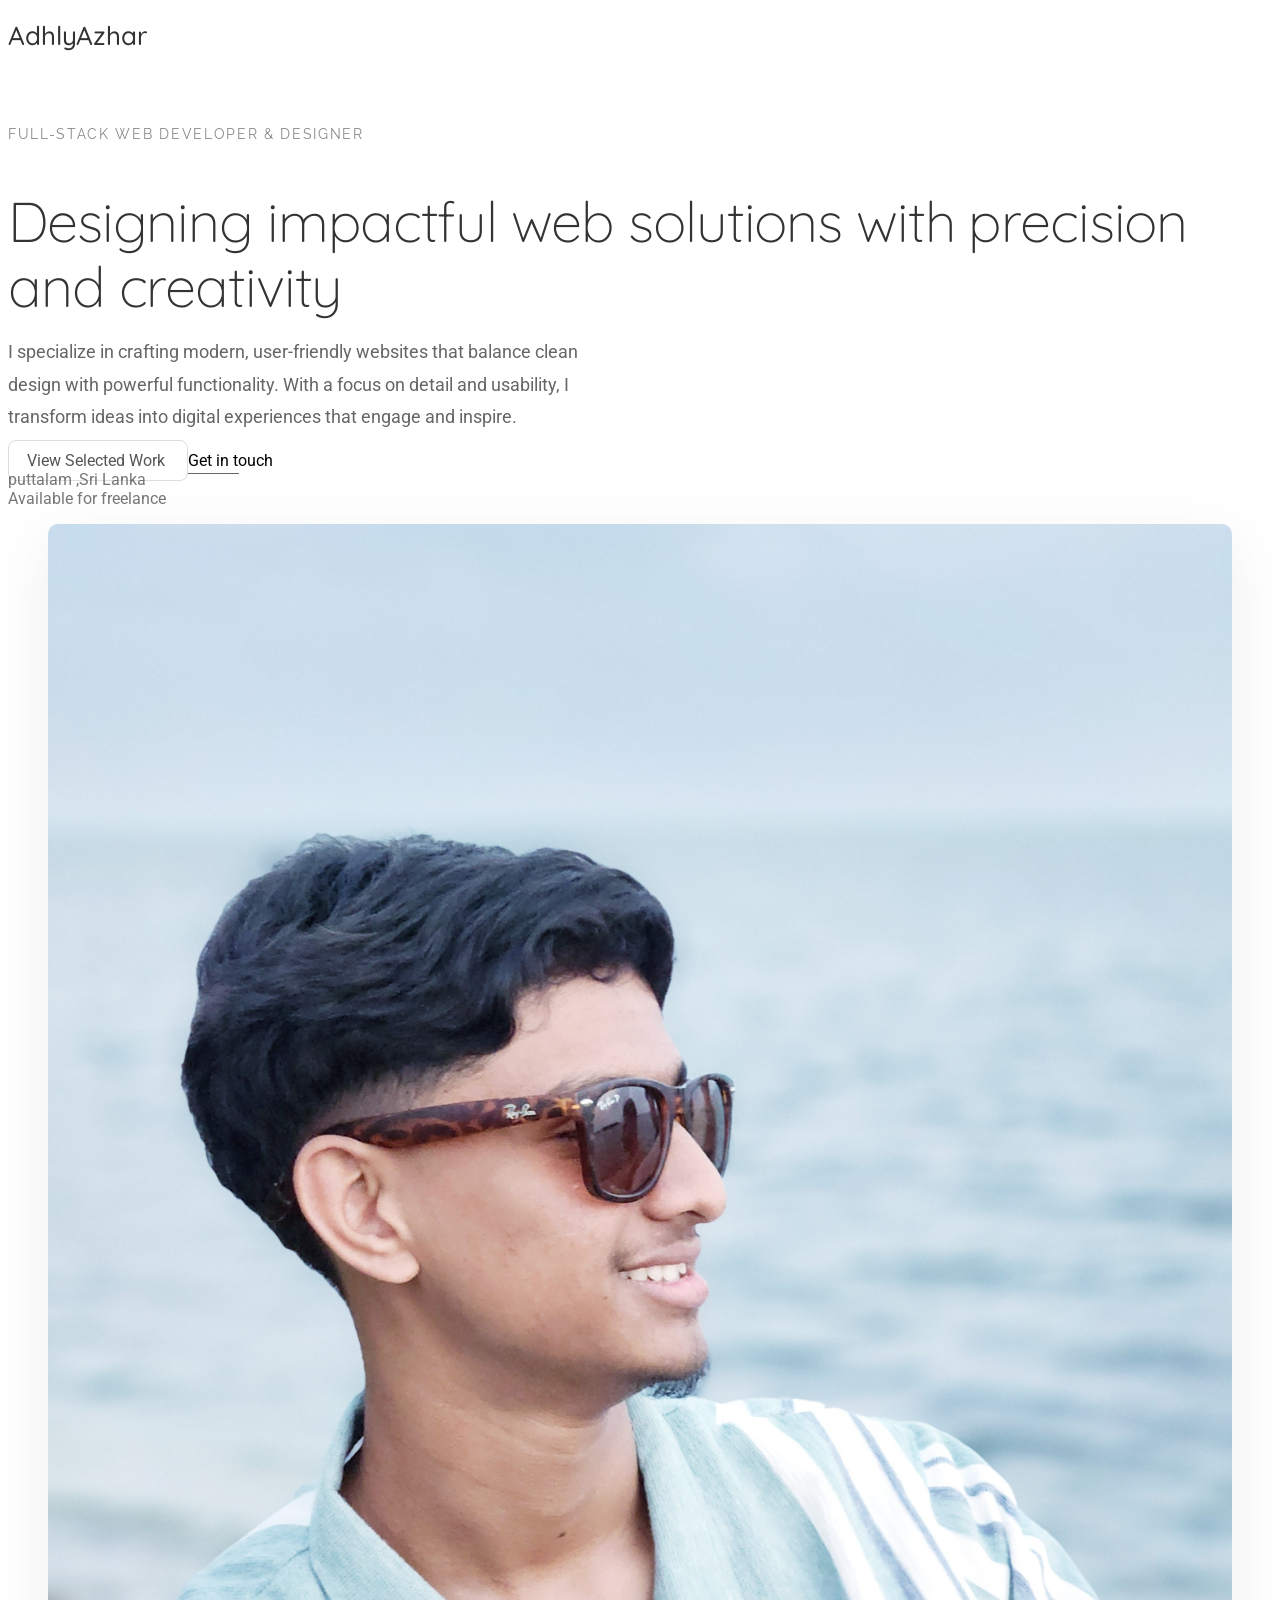
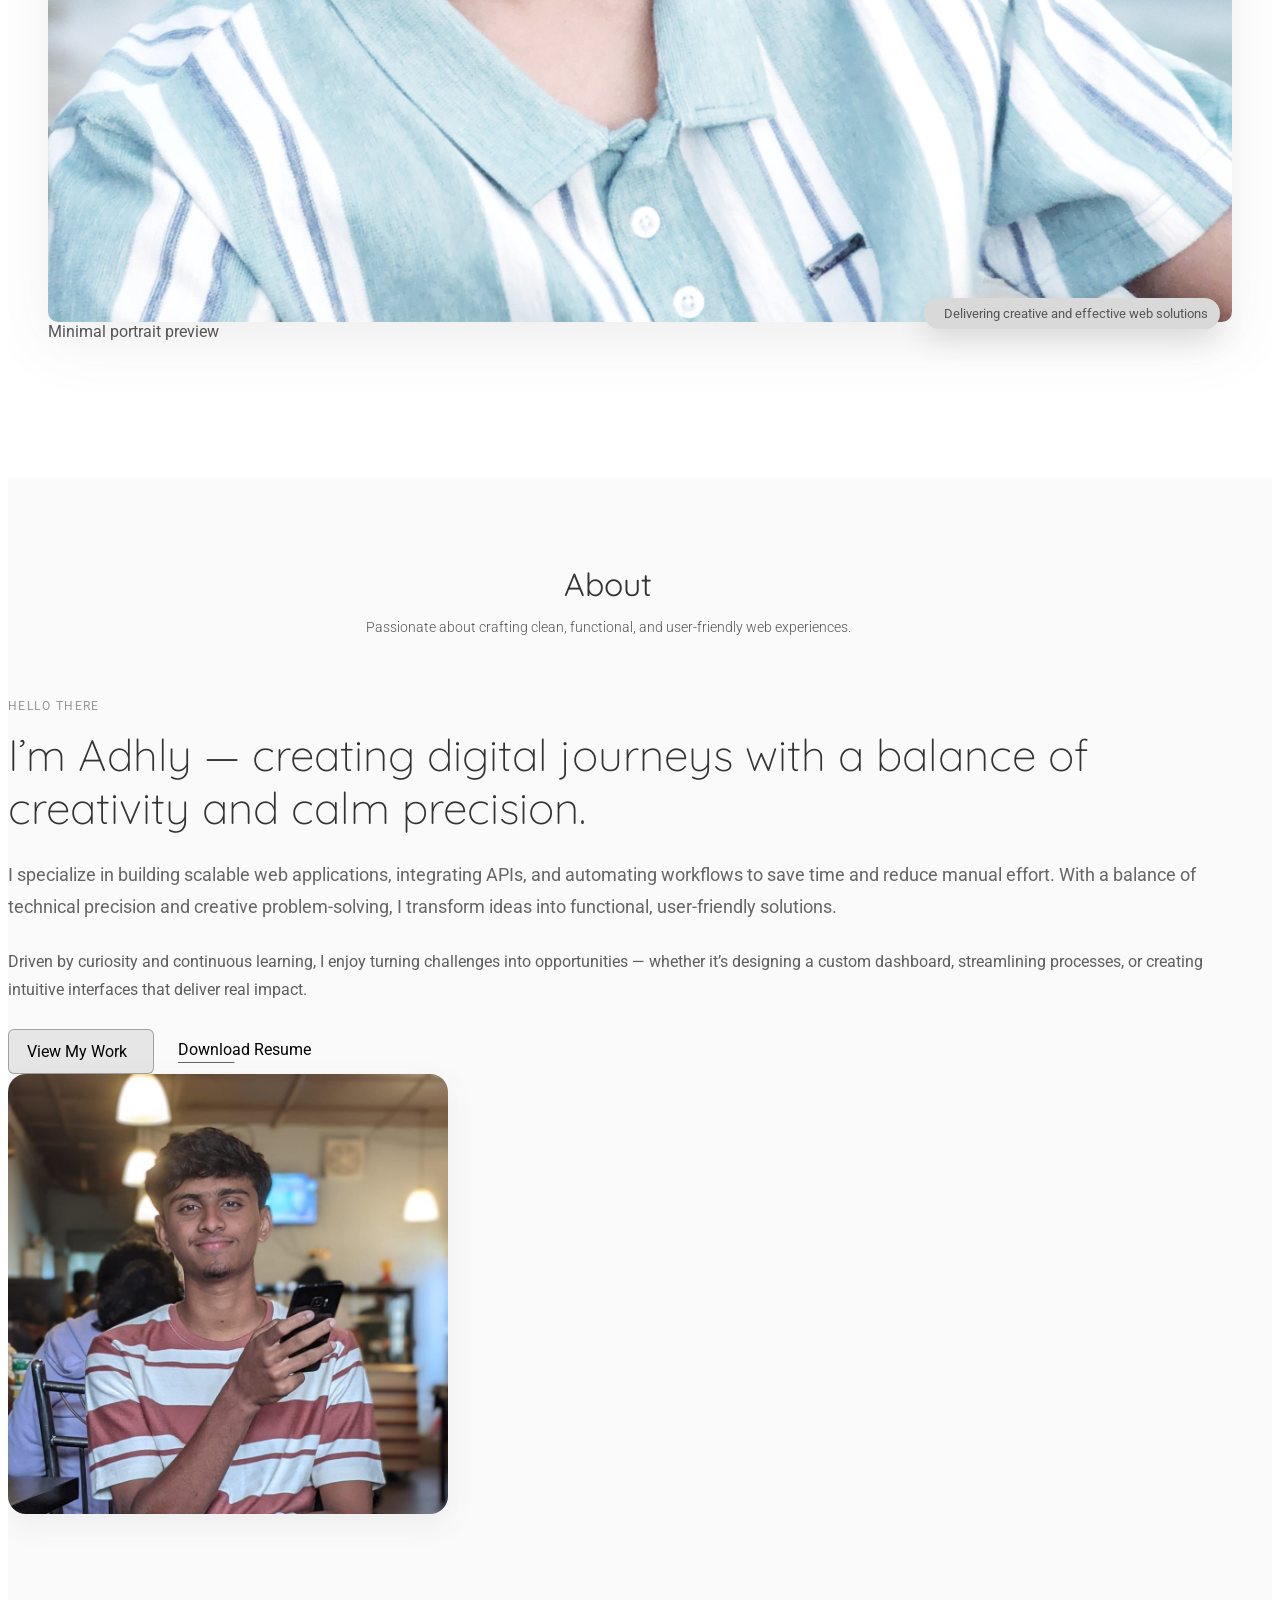
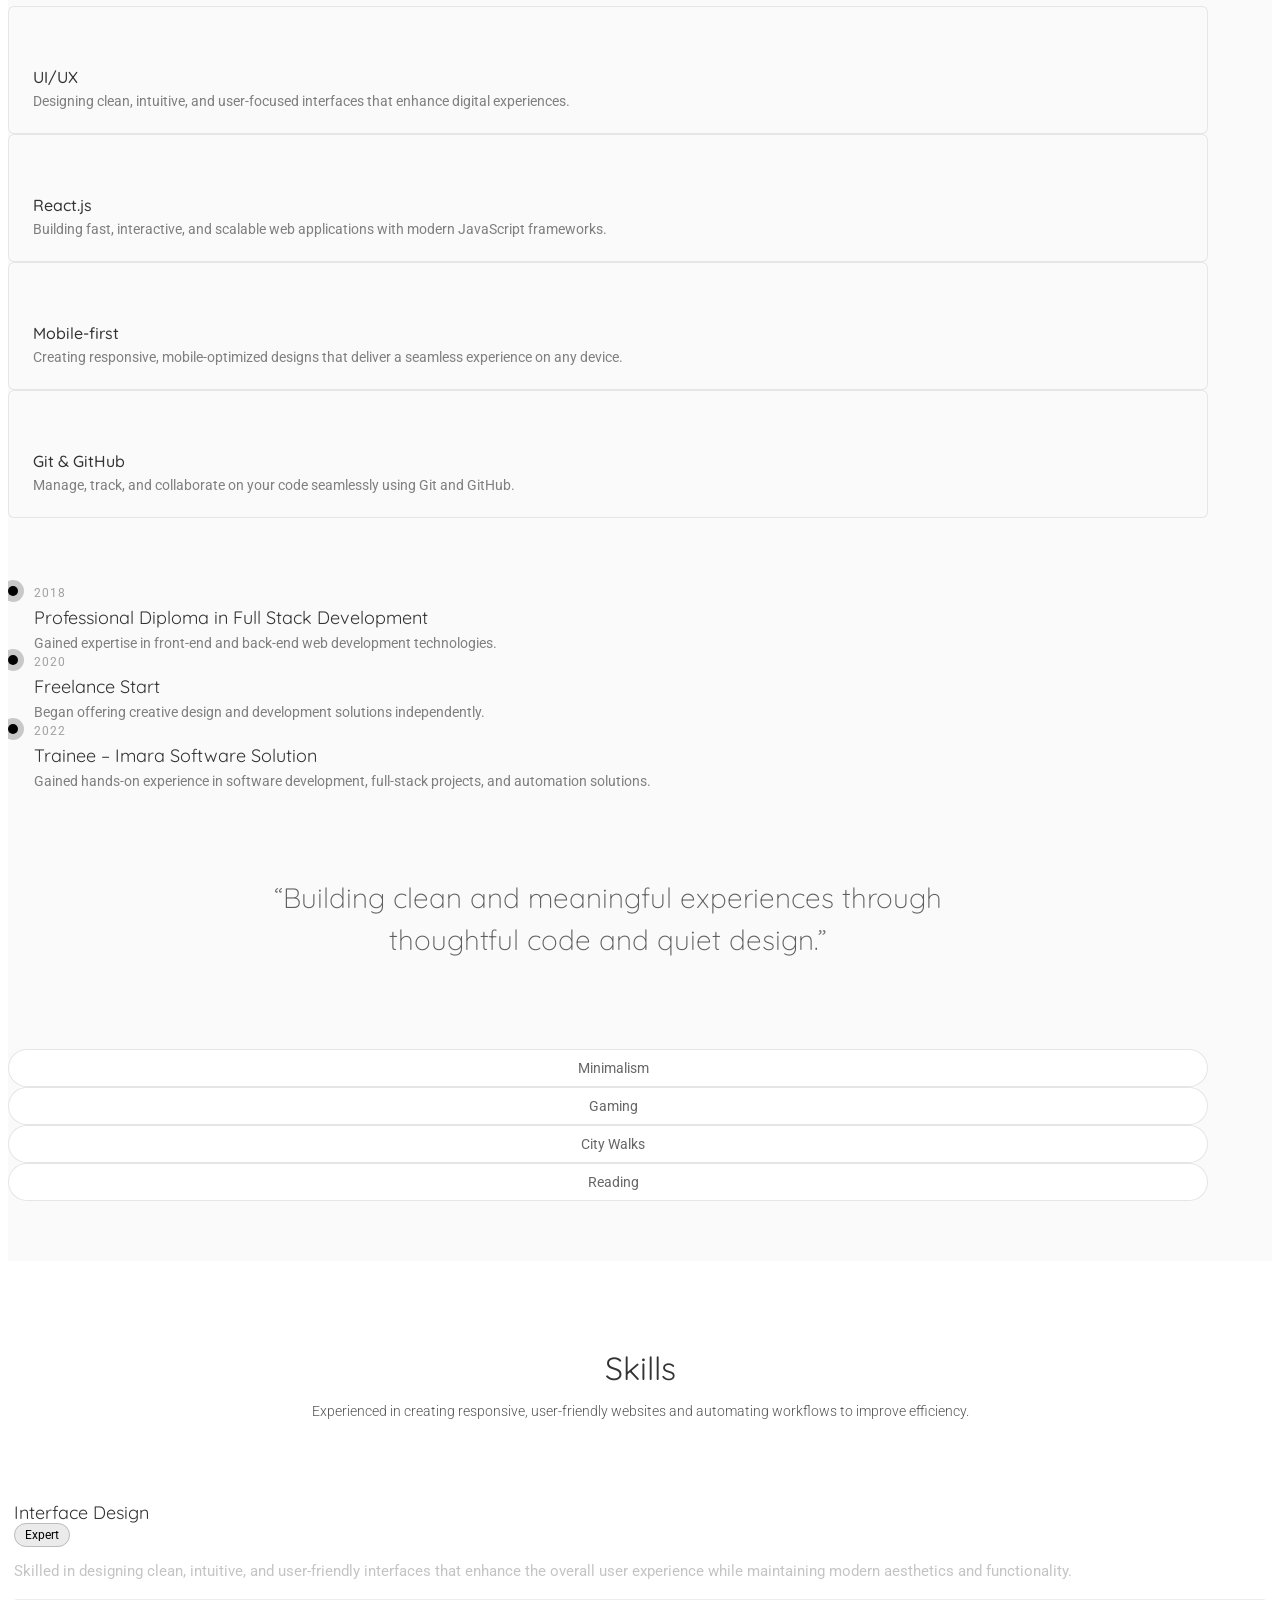
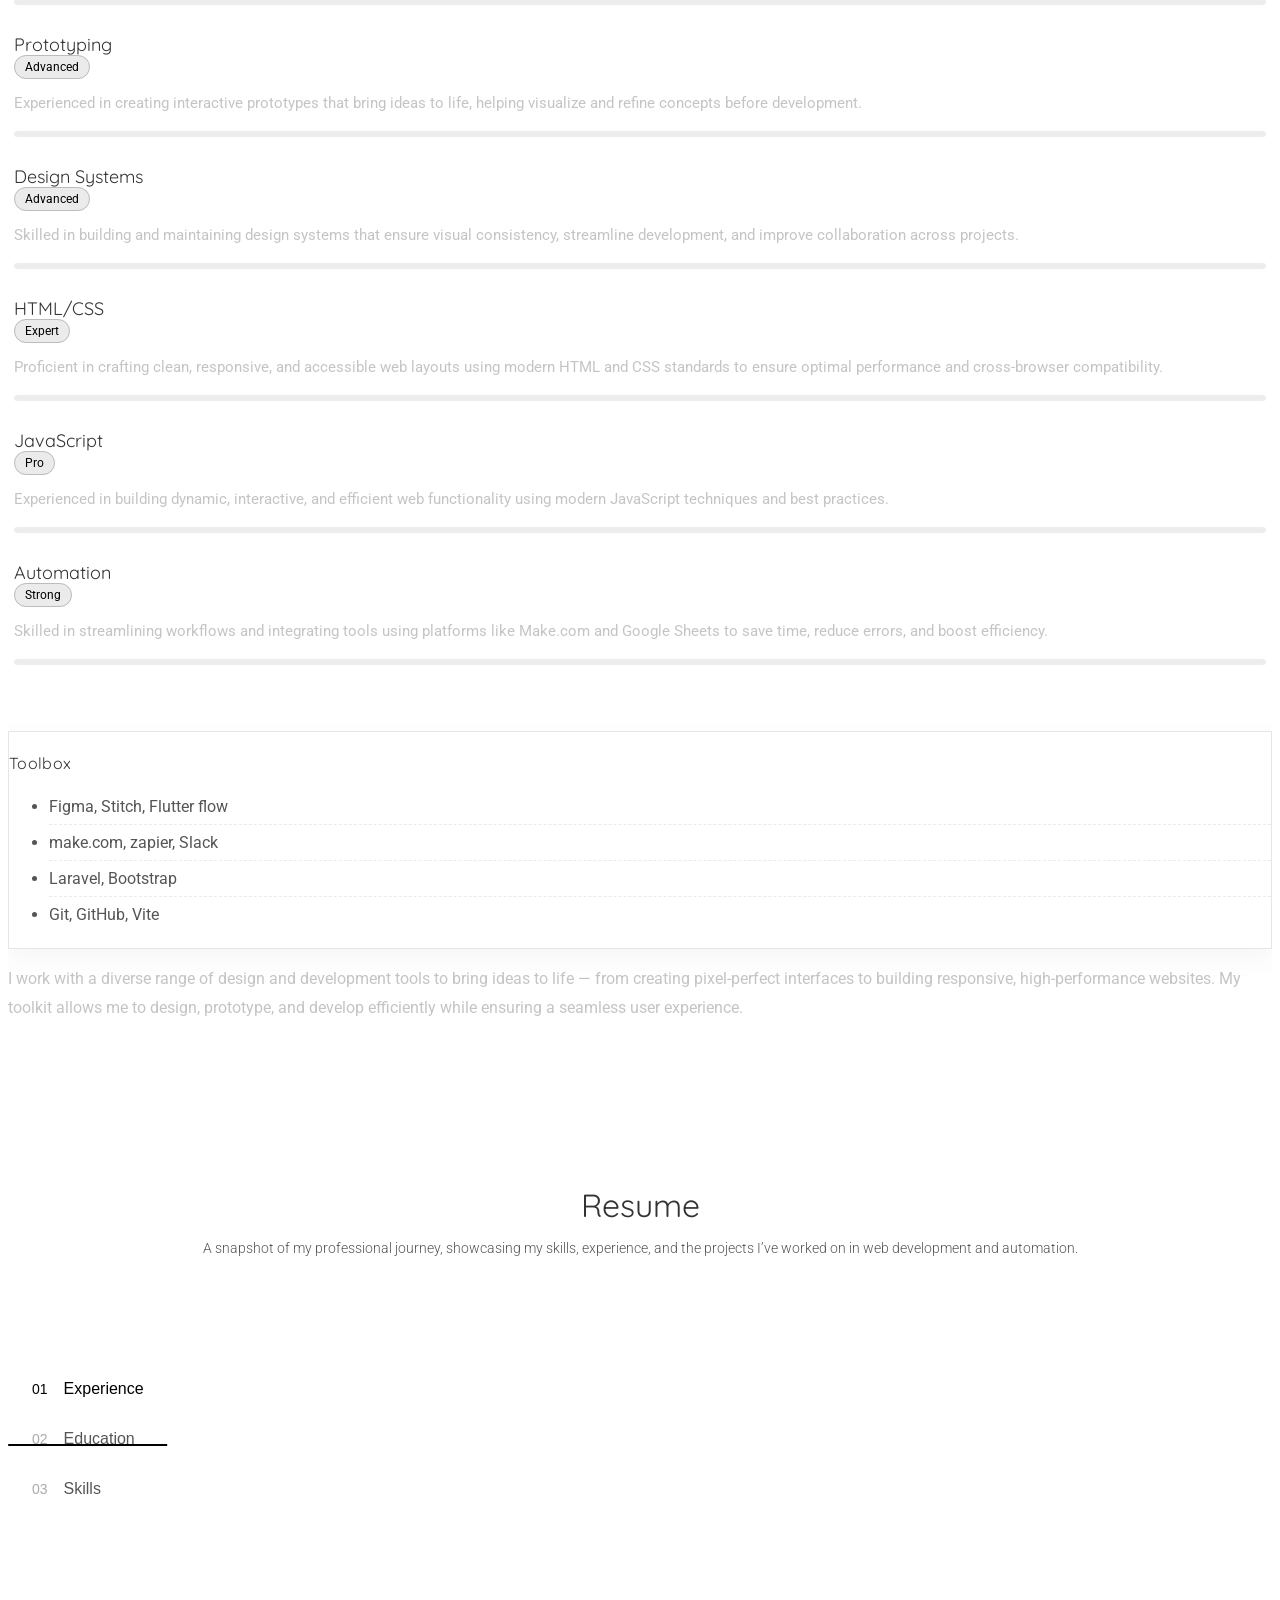
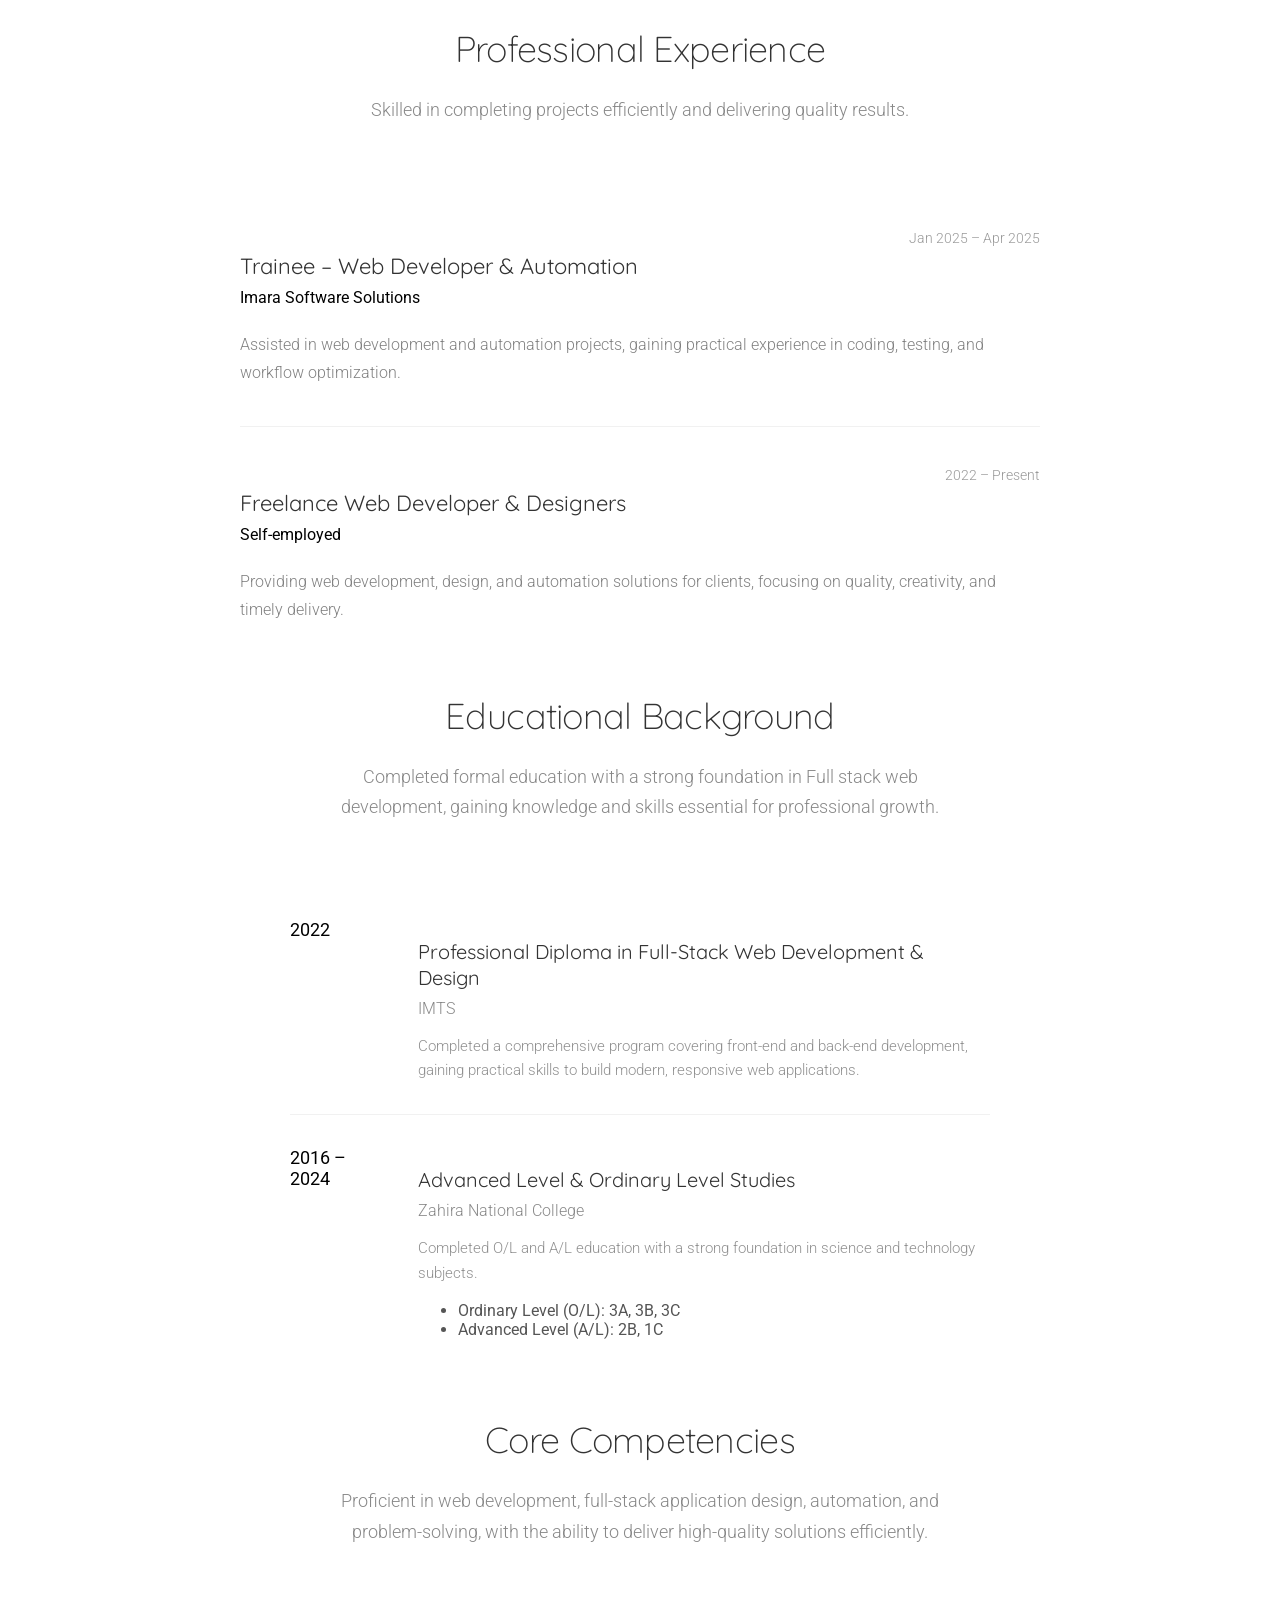
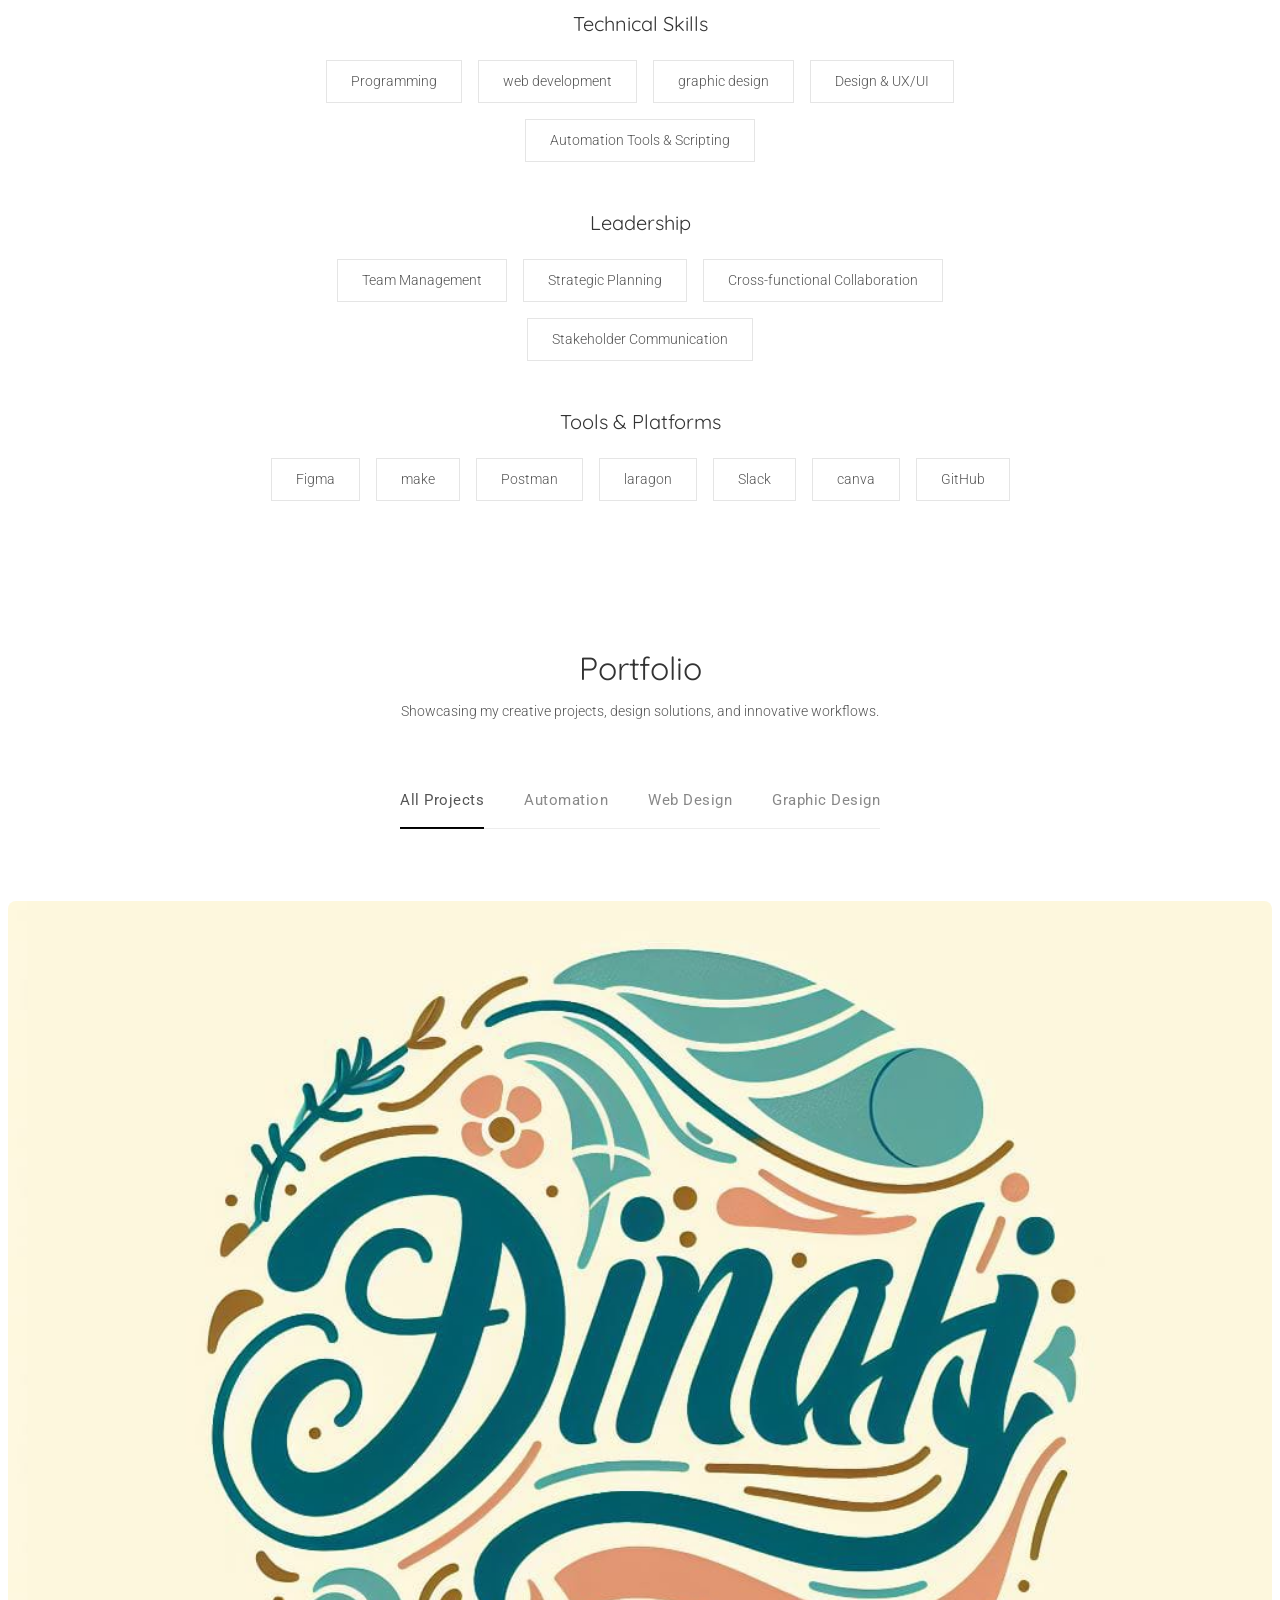
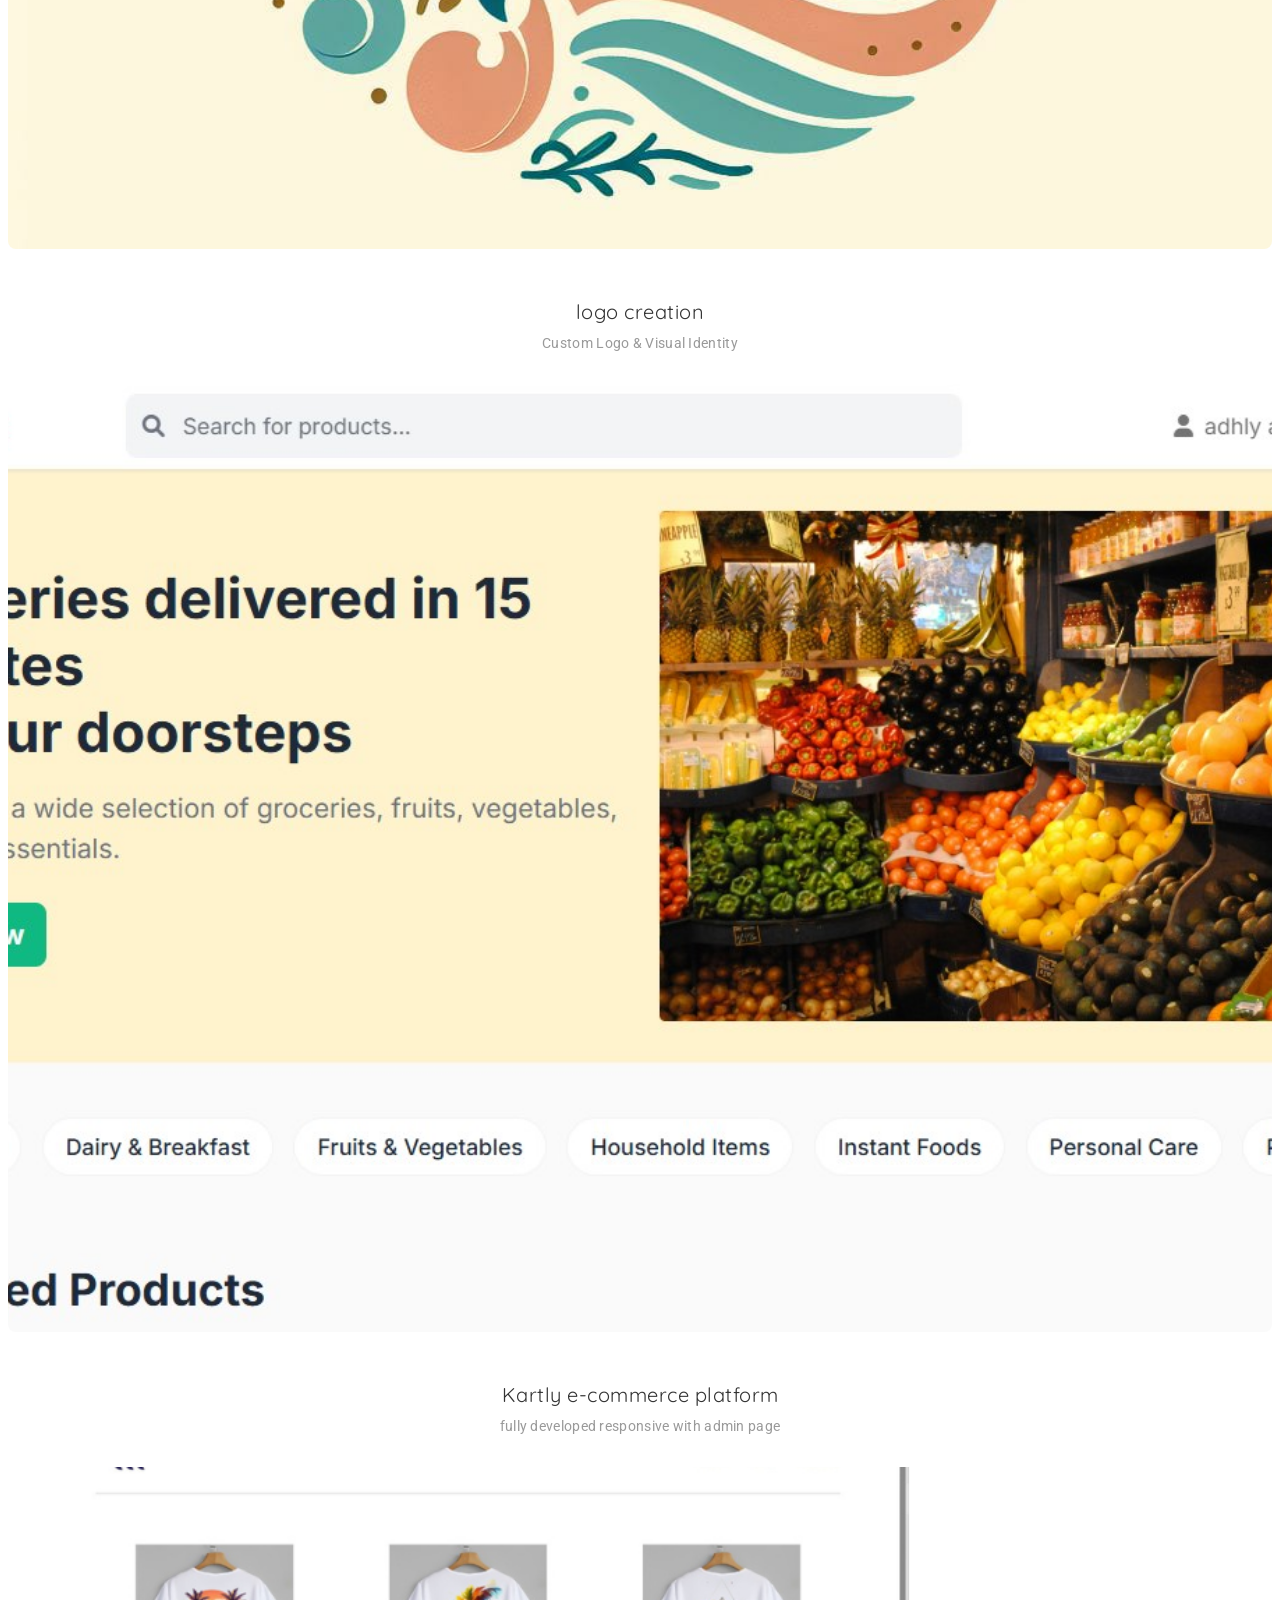
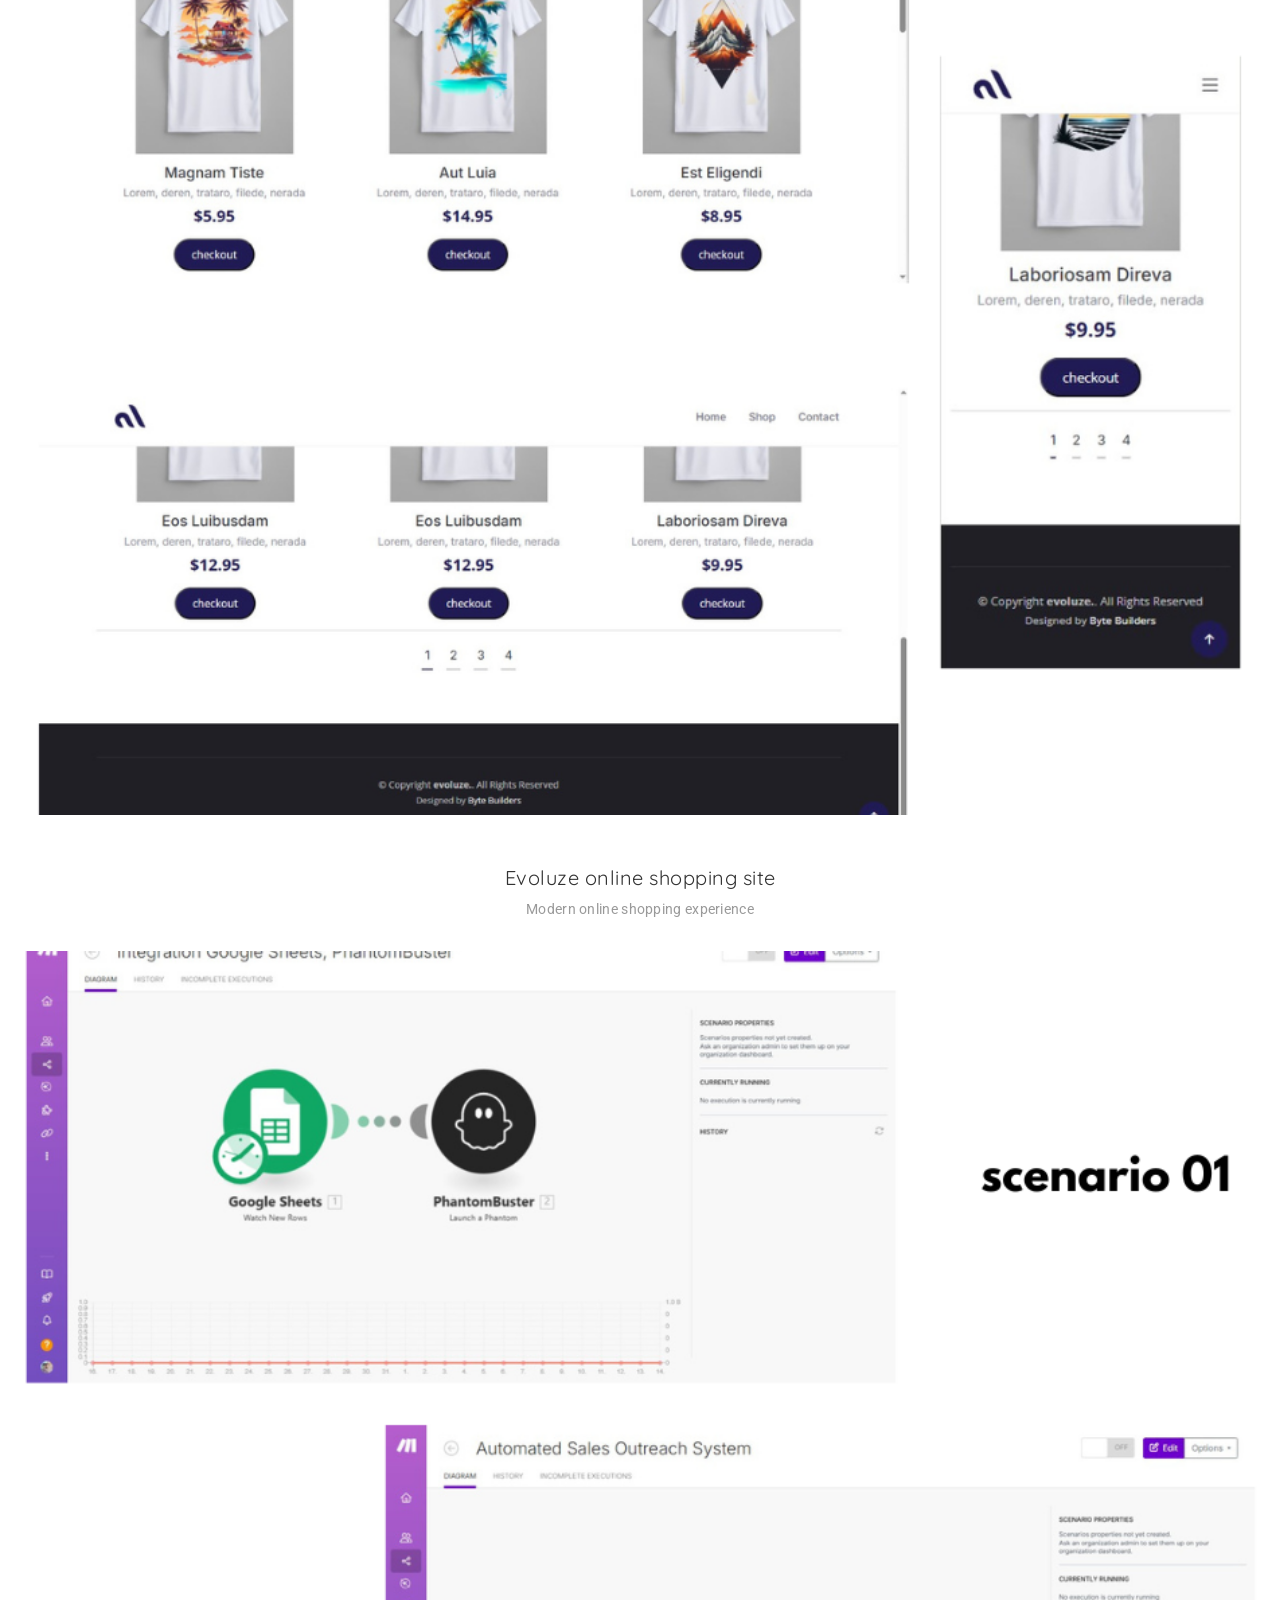
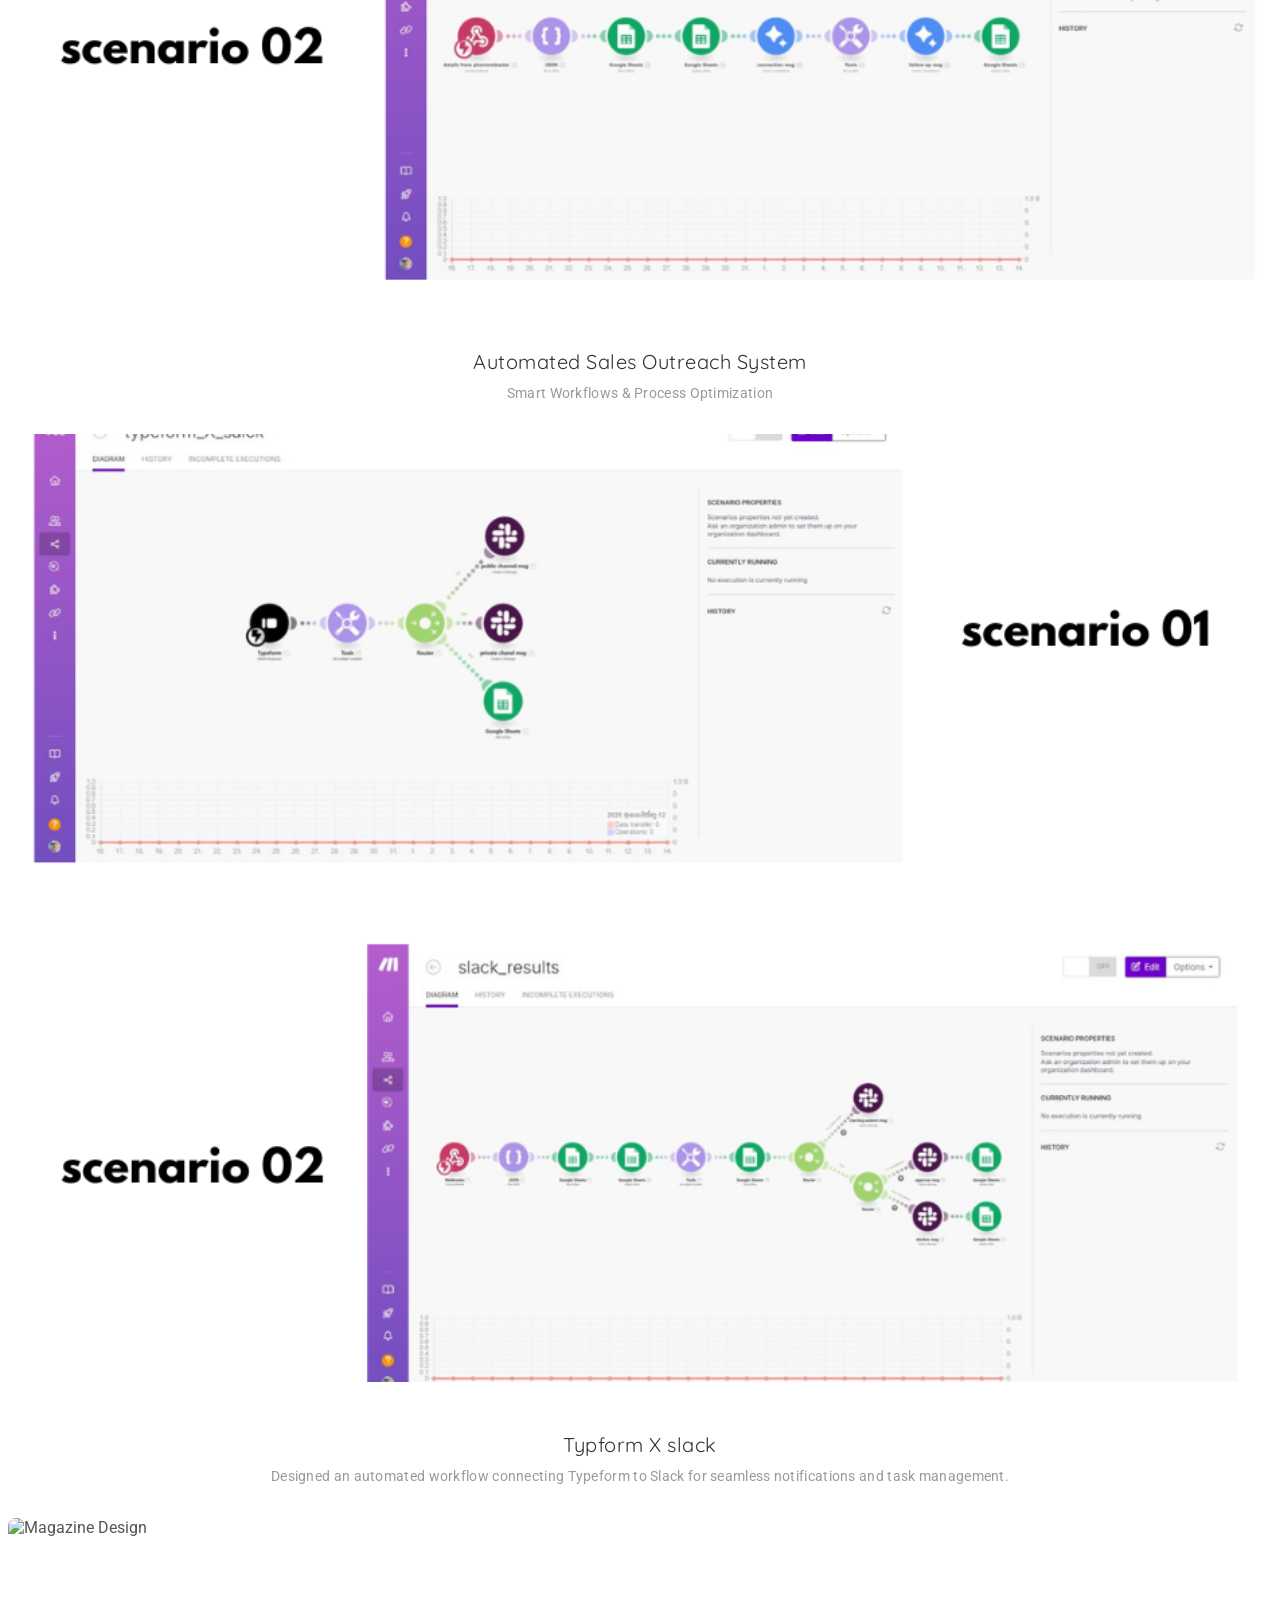
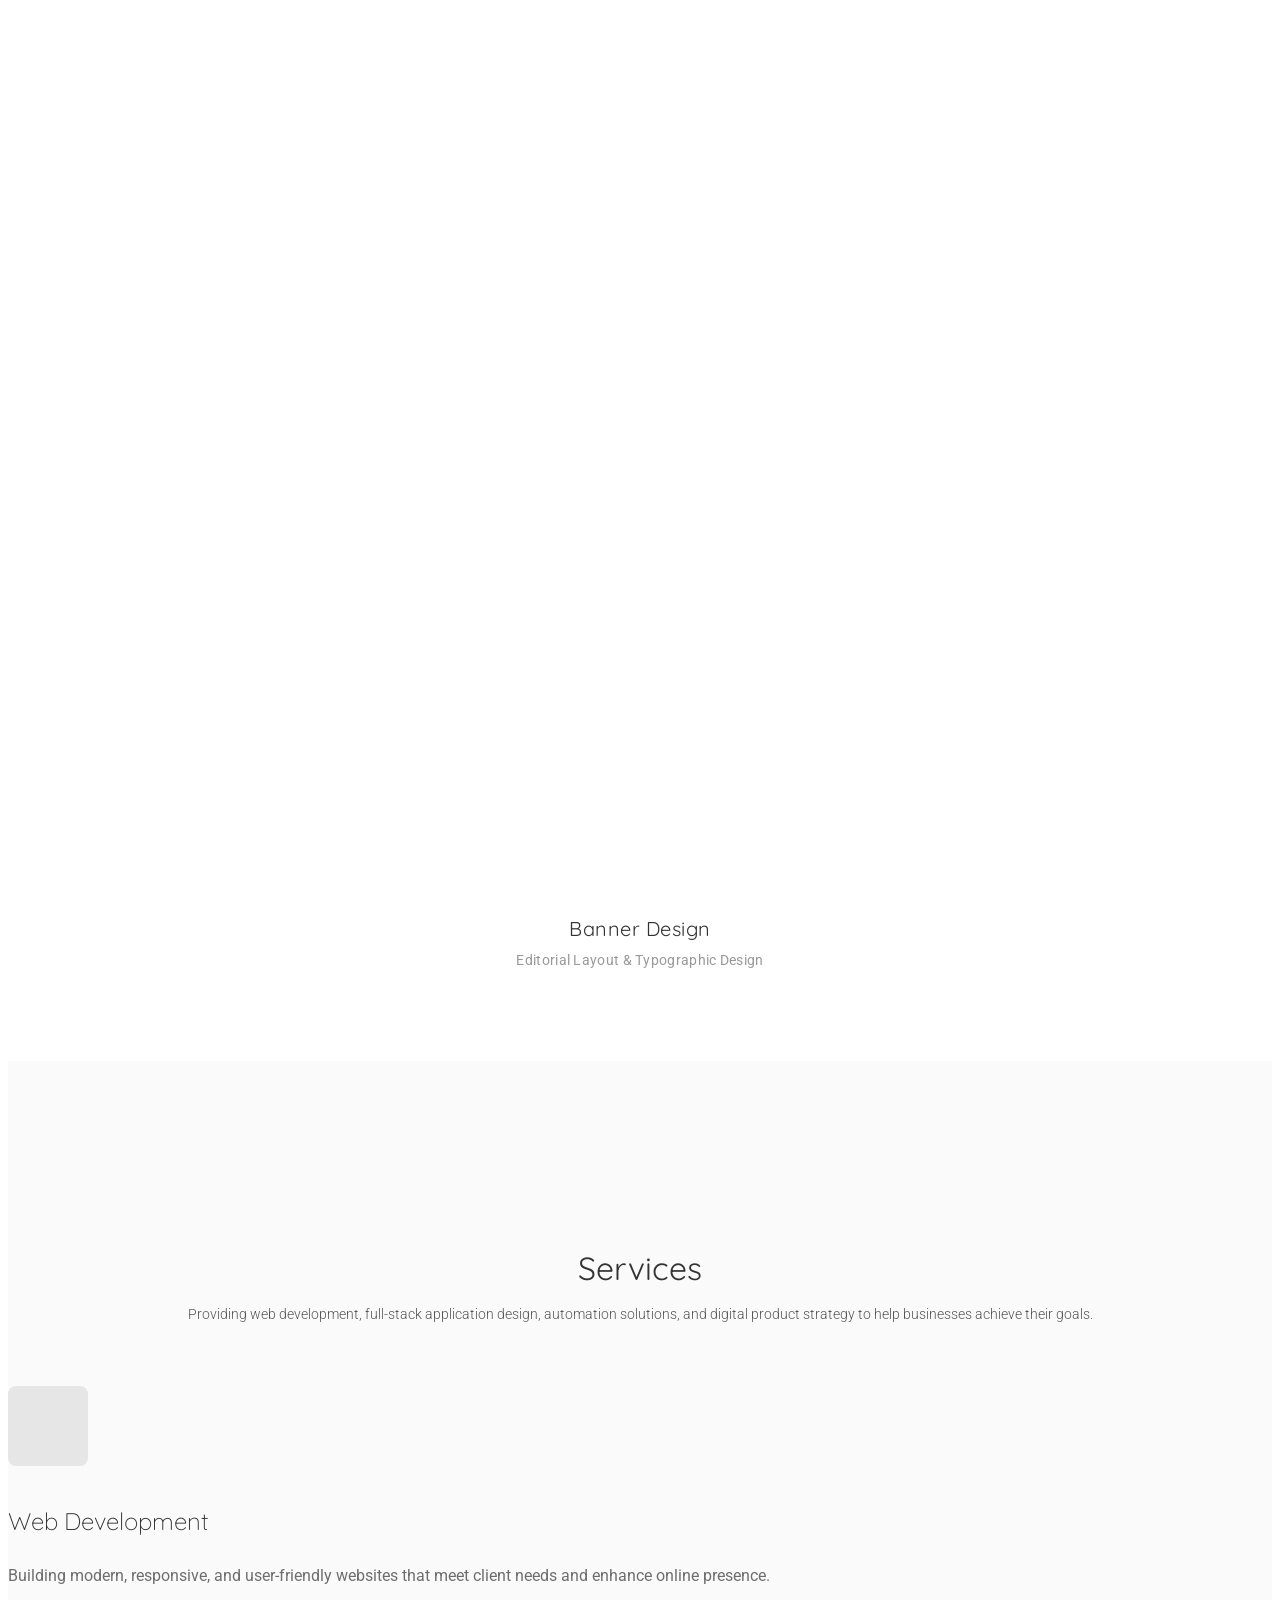
==== index.html @ bb3eb9dc "Initial commit" ====
<!DOCTYPE html>
<html lang="en">

<head>
  <meta charset="utf-8">
  <meta content="width=device-width, initial-scale=1.0" name="viewport">
  <title>Adhly Azhar</title>
  <meta name="description" content="">
  <meta name="keywords" content="">

  <link href="assets/img/code-slash.svg" rel="icon">
  <link href="assets/img/code-slash.svg" rel="apple-touch-icon">

  <!-- Fonts -->
  <link href="https://fonts.googleapis.com" rel="preconnect">
  <link href="https://fonts.gstatic.com" rel="preconnect" crossorigin>
  <link
    href="https://fonts.googleapis.com/css2?family=Roboto:ital,wght@0,100;0,300;0,400;0,500;0,700;0,900;1,100;1,300;1,400;1,500;1,700;1,900&family=Raleway:ital,wght@0,100;0,200;0,300;0,400;0,500;0,600;0,700;0,800;0,900;1,100;1,200;1,300;1,400;1,500;1,600;1,700;1,800;1,900&family=Quicksand:wght@300;400;500;600;700&display=swap"
    rel="stylesheet">

  <!-- Vendor CSS Files -->
  <link href="assets/vendor/bootstrap/css/bootstrap.min.css" rel="stylesheet">
  <link href="assets/vendor/bootstrap-icons/bootstrap-icons.css" rel="stylesheet">
  <link href="assets/vendor/aos/aos.css" rel="stylesheet">
  <link href="assets/vendor/glightbox/css/glightbox.min.css" rel="stylesheet">
  <link href="assets/vendor/swiper/swiper-bundle.min.css" rel="stylesheet">

  <!-- Main CSS File -->
  <link href="assets/css/main.css" rel="stylesheet">


</head>

<body class="index-page">

  <header id="header" class="header d-flex align-items-center position-relative">
    <div class="container-fluid position-relative d-flex align-items-center justify-content-between">

      <a href="index.html" class="logo d-flex align-items-center">

        <h1 class="sitename">AdhlyAzhar</h1>
      </a>

      <nav id="navmenu" class="navmenu">
        <ul>
          <li><a href="#hero" class="active">Home</a></li>
          <li><a href="#about">About</a></li>
          <li><a href="#resume">Resume</a></li>
          <li><a href="#portfolio">Portfolio</a></li>
          <li><a href="#services">Services</a></li>
          <li><a href="#contact">Contact</a></li>
        </ul>
        <i class="mobile-nav-toggle d-xl-none bi bi-list"></i>
      </nav>

    </div>
  </header>

  <main class="main">

    <!-- Hero Section -->
    <section id="hero" class="hero section">

      <div class="container" data-aos="fade-up" data-aos-delay="100">

        <div class="row align-items-center gx-5 gy-5">

          <div class="col-lg-7">
            <div class="intro" data-aos="fade-right" data-aos-delay="150">
              <div class="eyebrow d-inline-flex align-items-center gap-2 mb-3">
                <span class="dot"></span>
                <span class="text">Full-Stack Web Developer & Designer</span>
              </div>

              <h1 class="display-heading mb-3">
                Designing impactful web solutions with precision and creativity
              </h1>

              <p class="lead mb-4">
                I specialize in crafting modern, user-friendly websites that balance clean design with powerful
                functionality. With a focus on detail and usability, I transform ideas into digital experiences that
                engage and inspire.
              </p>

              <div class="cta-group d-flex flex-wrap align-items-center gap-3" data-aos="zoom-in" data-aos-delay="250">
                <a href="#portfolio" class="btn btn-ghost">
                  View Selected Work
                  <i class="bi bi-arrow-right ms-2"></i>
                </a>
                <a href="#contact" class="link-underline">
                  Get in touch
                  <i class="bi bi-envelope ms-2"></i>
                </a>
              </div>

              <div class="meta mt-4 d-flex flex-wrap align-items-center gap-4" data-aos="fade-up" data-aos-delay="300">
                <div class="meta-item d-flex align-items-center gap-2">
                  <i class="bi bi-geo-alt"></i>
                  <span>puttalam ,Sri Lanka</span>
                </div>
                <div class="meta-item d-flex align-items-center gap-2">
                  <i class="bi bi-circle"></i>
                  <span>Available for freelance</span>
                </div>
              </div>
            </div>
          </div>

          <div class="col-lg-5">
            <figure class="portrait-wrap position-relative" data-aos="fade-left" data-aos-delay="200">
              <img src="assets/img/profile/20250609_.jpg" alt="Profile Portrait" class="img-fluid portrait-img">
              <figcaption class="visually-hidden">Minimal portrait preview</figcaption>

              <div class="badge note" data-aos="zoom-in" data-aos-delay="300">
                <i class="bi bi-star"></i>
                <span>Delivering creative and effective web solutions</span>
              </div>
            </figure>
          </div>

        </div>

      </div>

    </section><!-- /Hero Section -->

    <!-- About Section -->
    <section id="about" class="about section light-background">

      <!-- Section Title -->
      <div class="container section-title" data-aos="fade-up">
        <h2>About</h2>
        <p>Passionate about crafting clean, functional, and user-friendly web experiences.</p>
      </div><!-- End Section Title -->

      <div class="container" data-aos="fade-up" data-aos-delay="100">

        <!-- Intro + Photo -->
        <div class="row align-items-center justify-content-between intro-wrap gy-5">
          <div class="col-lg-7" data-aos="fade-right" data-aos-delay="150">
            <div class="intro-content">
              <span class="eyebrow">Hello there</span>
              <h2 class="headline">I’m Adhly — creating digital journeys with a balance of creativity and calm
                precision.</h2>
              <p class="lead">
                I specialize in building scalable web applications, integrating APIs, and automating workflows to save
                time and reduce manual effort. With a balance of technical precision and creative problem-solving, I
                transform ideas into functional, user-friendly solutions. </p>
              <p>
                Driven by curiosity and continuous learning, I enjoy turning challenges into opportunities — whether
                it’s designing a custom dashboard, streamlining processes, or creating intuitive interfaces that deliver
                real impact. </p>

              <div class="cta-group">
                <a href="#portfolio" class="btn-ghost">
                  View My Work <i class="bi bi-arrow-down"></i>
                </a>
                <a href="assets/resume/adhly azhar.pdf" class="link-underline" download>
                  Download Resume <i class="bi bi-download"></i>
                </a>
              </div>

            </div>
          </div>

          <div class="col-lg-5" data-aos="zoom-in" data-aos-delay="250">
            <figure class="profile-figure text-center text-lg-end">
              <img src="assets/img/profile/WhatsApp Image 2025-08-13 at 13.38.21_c744ed23.jpg" alt="Portrait of Alex"
                class="img-fluid profile-photo">
              <figcaption class="profile-caption d-flex justify-content-end">
              </figcaption>
            </figure>
          </div>
        </div>
        <!-- End Intro + Photo -->

        <!-- Skills Grid -->
        <div class="skills-wrap">
          <div class="row g-4">
            <div class="col-6 col-md-4 col-lg-3" data-aos="fade-up" data-aos-delay="120">
              <div class="skill-item">
                <i class="bi bi-layout-text-window"></i>
                <h3>UI/UX</h3>
                <p>Designing clean, intuitive, and user-focused interfaces that enhance digital experiences.</p>
              </div>
            </div>
            <div class="col-6 col-md-4 col-lg-3" data-aos="fade-up" data-aos-delay="180">
              <div class="skill-item">
                <i class="bi bi-code-slash"></i>
                <h3>React.js</h3>
                <p>Building fast, interactive, and scalable web applications with modern JavaScript frameworks.</p>
              </div>
            </div>
            <div class="col-6 col-md-4 col-lg-3" data-aos="fade-up" data-aos-delay="240">
              <div class="skill-item">
                <i class="bi bi-phone"></i>
                <h3>Mobile-first</h3>
                <p>Creating responsive, mobile-optimized designs that deliver a seamless experience on any device.</p>
              </div>
            </div>
            <div class="col-6 col-md-4 col-lg-3" data-aos="fade-up" data-aos-delay="300">
              <div class="skill-item">
                <i class="bi bi-git"></i>
                <h3>Git & GitHub</h3>
                <p>Manage, track, and collaborate on your code seamlessly using Git and GitHub.</p>
              </div>
            </div>
          </div>
        </div>
        <!-- End Skills Grid -->

        <!-- Journey Timeline -->
        <div class="journey-wrap">
          <div class="row g-4">
            <div class="col-md-6 col-lg-4" data-aos="fade-up" data-aos-delay="120">
              <article class="timeline-item">
                <span class="dot"></span>
                <time>2018</time>
                <h4>Professional Diploma in Full Stack Development</h4>
                <p>Gained expertise in front-end and back-end web development technologies.</p>
              </article>
            </div>
            <div class="col-md-6 col-lg-4" data-aos="fade-up" data-aos-delay="180">
              <article class="timeline-item">
                <span class="dot"></span>
                <time>2020</time>
                <h4>Freelance Start</h4>
                <p>Began offering creative design and development solutions independently.</p>
              </article>
            </div>
            <div class="col-md-6 col-lg-4" data-aos="fade-up" data-aos-delay="240">
              <article class="timeline-item">
                <span class="dot"></span>
                <time>2022</time>
                <h4>Trainee – Imara Software Solution</h4>
                <p>Gained hands-on experience in software development, full-stack projects, and automation solutions.
                </p>
              </article>
            </div>
            <!-- <div class="col-md-6 col-lg-3" data-aos="fade-up" data-aos-delay="300">
              <article class="timeline-item">
                <span class="dot"></span>
                <time>2024</time>
                <h4>Lead Frontend</h4>
                <p>Proin commodo massa sit amet urna pretium.</p>
              </article>
            </div> -->
          </div>
        </div>
        <!-- End Journey Timeline -->

        <!-- Quote -->
        <blockquote class="personal-quote" data-aos="fade-down" data-aos-delay="200">
          <p>“Building clean and meaningful experiences through thoughtful code and quiet design.”</p>
        </blockquote>
        <!-- End Quote -->

        <!-- Fun Facts -->
        <div class="facts-wrap">
          <div class="row g-3 justify-content-center">
            <div class="col-6 col-md-3 col-lg-2" data-aos="zoom-in" data-aos-delay="120">
              <div class="fact-pill">
                <i class="bi bi-magic"></i>
                <span>Minimalism</span>
              </div>
            </div>
            <div class="col-6 col-md-3 col-lg-2" data-aos="zoom-in" data-aos-delay="160">
              <div class="fact-pill">
                <i class="bi bi-controller"></i>
                <span>Gaming </span>
              </div>
            </div>
            <div class="col-6 col-md-3 col-lg-2" data-aos="zoom-in" data-aos-delay="200">
              <div class="fact-pill">
                <i class="bi bi-geo-alt"></i>
                <span>City Walks</span>
              </div>
            </div>
            <div class="col-6 col-md-3 col-lg-2" data-aos="zoom-in" data-aos-delay="240">
              <div class="fact-pill">
                <i class="bi bi-book"></i>
                <span>Reading</span>
              </div>
            </div>
          </div>
        </div>
        <!-- End Fun Facts -->

      </div>

    </section><!-- /About Section -->

    <!-- Skills Section -->
    <section id="skills" class="skills section">

      <!-- Section Title -->
      <div class="container section-title" data-aos="fade-up">
        <h2>Skills</h2>
        <p>Experienced in creating responsive, user-friendly websites and automating workflows to improve efficiency.
        </p>
      </div><!-- End Section Title -->

      <div class="container" data-aos="fade-up" data-aos-delay="100">

        <div class="row gy-4">
          <div class="col-lg-4" data-aos="fade-up" data-aos-delay="150">
            <article class="skill-block skills-animation">
              <header class="d-flex align-items-center justify-content-between mb-2">
                <h3 class="skill-title">Interface Design</h3>
                <span class="skill-badge">Expert</span>
              </header>
              <p class="skill-desc">Skilled in designing clean, intuitive, and user-friendly interfaces that enhance the
                overall user experience while maintaining modern aesthetics and functionality.</p>
              <div class="progress slim">
                <div class="progress-bar" role="progressbar" aria-valuenow="92" aria-valuemin="0" aria-valuemax="100">
                </div>
              </div>
            </article>
          </div>

          <div class="col-lg-4" data-aos="fade-up" data-aos-delay="200">
            <article class="skill-block skills-animation">
              <header class="d-flex align-items-center justify-content-between mb-2">
                <h3 class="skill-title">Prototyping</h3>
                <span class="skill-badge">Advanced</span>
              </header>
              <p class="skill-desc">Experienced in creating interactive prototypes that bring ideas to life, helping
                visualize and refine concepts before development.</p>
              <div class="progress slim">
                <div class="progress-bar" role="progressbar" aria-valuenow="85" aria-valuemin="0" aria-valuemax="100">
                </div>
              </div>
            </article>
          </div>

          <div class="col-lg-4" data-aos="fade-up" data-aos-delay="250">
            <article class="skill-block skills-animation">
              <header class="d-flex align-items-center justify-content-between mb-2">
                <h3 class="skill-title">Design Systems</h3>
                <span class="skill-badge">Advanced</span>
              </header>
              <p class="skill-desc">Skilled in building and maintaining design systems that ensure visual consistency,
                streamline development, and improve collaboration across projects.</p>
              <div class="progress slim">
                <div class="progress-bar" role="progressbar" aria-valuenow="88" aria-valuemin="0" aria-valuemax="100">
                </div>
              </div>
            </article>
          </div>
        </div><!-- End Skill Row 1 -->

        <div class="row gy-4 mt-1">
          <div class="col-lg-4" data-aos="fade-up" data-aos-delay="150">
            <article class="skill-block skills-animation">
              <header class="d-flex align-items-center justify-content-between mb-2">
                <h3 class="skill-title">HTML/CSS</h3>
                <span class="skill-badge">Expert</span>
              </header>
              <p class="skill-desc">Proficient in crafting clean, responsive, and accessible web layouts using modern
                HTML and CSS standards to ensure optimal performance and cross-browser compatibility.</p>
              <div class="progress slim">
                <div class="progress-bar" role="progressbar" aria-valuenow="94" aria-valuemin="0" aria-valuemax="100">
                </div>
              </div>
            </article>
          </div>

          <div class="col-lg-4" data-aos="fade-up" data-aos-delay="200">
            <article class="skill-block skills-animation">
              <header class="d-flex align-items-center justify-content-between mb-2">
                <h3 class="skill-title">JavaScript</h3>
                <span class="skill-badge">Pro</span>
              </header>
              <p class="skill-desc">Experienced in building dynamic, interactive, and efficient web functionality using
                modern JavaScript techniques and best practices.</p>
              <div class="progress slim">
                <div class="progress-bar" role="progressbar" aria-valuenow="78" aria-valuemin="0" aria-valuemax="100">
                </div>
              </div>
            </article>
          </div>

          <div class="col-lg-4" data-aos="fade-up" data-aos-delay="250">
            <article class="skill-block skills-animation">
              <header class="d-flex align-items-center justify-content-between mb-2">
                <h3 class="skill-title">Automation</h3>
                <span class="skill-badge">Strong</span>
              </header>
              <p class="skill-desc">Skilled in streamlining workflows and integrating tools using platforms like
                Make.com and Google Sheets to save time, reduce errors, and boost efficiency.</p>
              <div class="progress slim">
                <div class="progress-bar" role="progressbar" aria-valuenow="83" aria-valuemin="0" aria-valuemax="100">
                </div>
              </div>
            </article>
          </div>
        </div><!-- End Skill Row 2 -->

        <div class="row gx-5 gy-4 mt-5 align-items-center alt-grid">
          <div class="col-lg-5 order-lg-2" data-aos="fade-left" data-aos-delay="150">
            <div class="soft-card p-4 rounded-2">
              <h4 class="mini-head mb-3">Toolbox</h4>
              <ul class="list-unstyled tool-list mb-0">
                <li class="d-flex align-items-center gap-2"><i class="bi bi-check2"></i><span>Figma, Stitch, Flutter
                    flow</span></li>
                <li class="d-flex align-items-center gap-2"><i class="bi bi-check2"></i><span>make.com, zapier,
                    Slack</span></li>
                <li class="d-flex align-items-center gap-2"><i class="bi bi-check2"></i><span>Laravel, Bootstrap</span>
                </li>
                <li class="d-flex align-items-center gap-2"><i class="bi bi-check2"></i><span>Git, GitHub, Vite</span>
                </li>
              </ul>
            </div>
          </div>

          <div class="col-lg-7 order-lg-1" data-aos="fade-up" data-aos-delay="200">
            <div class="note">
              <p class="mb-0">I work with a diverse range of design and development tools to bring ideas to life — from
                creating pixel-perfect interfaces to building responsive, high-performance websites. My toolkit allows
                me to design, prototype, and develop efficiently while ensuring a seamless user experience.</p>
            </div>
          </div>
        </div>

      </div>

    </section><!-- /Skills Section -->

    <!-- Resume Section -->
    <section id="resume" class="resume section">

      <!-- Section Title -->
      <div class="container section-title" data-aos="fade-up">
        <h2>Resume</h2>
        <p>A snapshot of my professional journey, showcasing my skills, experience, and the projects I’ve worked on in
          web development and automation.</p>
      </div><!-- End Section Title -->

      <div class="container" data-aos="fade-up" data-aos-delay="100">

        <div class="row">
          <div class="col-lg-12">
            <ul class="nav nav-pills resume-navigation justify-content-center" id="resume-resume-tabs" role="tablist"
              data-aos="fade-up" data-aos-delay="200">
              <li class="nav-item" role="presentation">
                <button class="nav-link active" id="resume-experience-tab" data-bs-toggle="pill"
                  data-bs-target="#resume-experience" type="button" role="tab" aria-controls="resume-experience"
                  aria-selected="true">
                  <span class="nav-number">01</span>
                  <span class="nav-label">Experience</span>
                </button>
              </li>
              <li class="nav-item" role="presentation">
                <button class="nav-link" id="resume-education-tab" data-bs-toggle="pill"
                  data-bs-target="#resume-education" type="button" role="tab" aria-controls="resume-education"
                  aria-selected="false">
                  <span class="nav-number">02</span>
                  <span class="nav-label">Education</span>
                </button>
              </li>
              <li class="nav-item" role="presentation">
                <button class="nav-link" id="resume-skills-tab" data-bs-toggle="pill" data-bs-target="#resume-skills"
                  type="button" role="tab" aria-controls="resume-skills" aria-selected="false">
                  <span class="nav-number">03</span>
                  <span class="nav-label">Skills</span>
                </button>
              </li>
            </ul>
          </div>
        </div>

        <div class="tab-content resume-content" id="resume-resume-tabContent">
          <div class="tab-pane fade show active" id="resume-experience" role="tabpanel"
            aria-labelledby="resume-experience-tab" tabindex="0" data-aos="fade-up" data-aos-delay="300">
            <div class="section-intro">
              <h2>Professional Experience</h2>
              <p>Skilled in completing projects efficiently and delivering quality results.</p>
            </div>

            <div class="experience-grid">
              <div class="experience-item" data-aos="fade-up" data-aos-delay="400">
                <div class="item-header">
                  <div class="position-info">
                    <h3>Trainee – Web Developer & Automation</h3>
                    <div class="company">Imara Software Solutions</div>
                  </div>
                  <div class="period">Jan 2025 – Apr 2025</div>
                </div>
                <div class="item-content">
                  <p>Assisted in web development and automation projects, gaining practical experience in coding,
                    testing, and workflow optimization.</p>
                </div>
              </div>

              <div class="experience-item" data-aos="fade-up" data-aos-delay="450">
                <div class="item-header">
                  <div class="position-info">
                    <h3>Freelance Web Developer & Designers</h3>
                    <div class="company">Self-employed</div>
                  </div>
                  <div class="period">2022 – Present</div>
                </div>
                <div class="item-content">
                  <p>Providing web development, design, and automation solutions for clients, focusing on quality,
                    creativity, and timely delivery.</p>
                </div>
              </div>

              <!-- <div class="experience-item" data-aos="fade-up" data-aos-delay="500">
                <div class="item-header">
                  <div class="position-info">
                    <h3>Junior Product Analyst</h3>
                    <div class="company">StartUp Dynamics</div>
                  </div>
                  <div class="period">2017 - 2019</div>
                </div>
                <div class="item-content">
                  <p>Quis autem vel eum iure reprehenderit qui in ea voluptate velit esse quam nihil molestiae consequatur vel illum qui dolorem.</p>
                </div>
              </div> -->
            </div>
          </div>

          <div class="tab-pane fade" id="resume-education" role="tabpanel" aria-labelledby="resume-education-tab"
            tabindex="0" data-aos="fade-up" data-aos-delay="300">
            <div class="section-intro">
              <h2>Educational Background</h2>
              <p>Completed formal education with a strong foundation in Full stack web development, gaining knowledge
                and skills essential for professional growth.</p>
            </div>

            <div class="education-list">
              <div class="education-entry" data-aos="fade-up" data-aos-delay="400">
                <div class="degree-year">2022</div>
                <div class="degree-details">
                  <h3>Professional Diploma in Full-Stack Web Development & Design</h3>
                  <div class="institution">IMTS </div>
                  <p>Completed a comprehensive program covering front-end and back-end development, gaining practical
                    skills to build modern, responsive web applications.</p>
                </div>
              </div>

              <div class="education-entry" data-aos="fade-up" data-aos-delay="450">
                <div class="degree-year">2016 – 2024</div>
                <div class="degree-details">
                  <h3>Advanced Level & Ordinary Level Studies</h3>
                  <div class="institution">Zahira National College</div>
                  <p>Completed O/L and A/L education with a strong foundation in science and technology subjects.</p>
                  <ul>
                    <li>Ordinary Level (O/L): 3A, 3B, 3C</li>
                    <li>Advanced Level (A/L): 2B, 1C</li>

                  </ul>
                </div>
              </div>

              <!-- <div class="education-entry" data-aos="fade-up" data-aos-delay="500">
                <div class="degree-year">2019</div>
                <div class="degree-details">
                  <h3>Professional Certificate in Project Management</h3>
                  <div class="institution">Global Learning Academy</div>
                  <p>Duis aute irure dolor in reprehenderit in voluptate velit esse cillum dolore eu fugiat nulla
                    pariatur.</p>
                </div>
              </div> -->
            </div>
          </div>

          <div class="tab-pane fade" id="resume-skills" role="tabpanel" aria-labelledby="resume-skills-tab" tabindex="0"
            data-aos="fade-up" data-aos-delay="300">
            <div class="section-intro">
              <h2>Core Competencies</h2>
              <p>Proficient in web development, full-stack application design, automation, and problem-solving, with the
                ability to deliver high-quality solutions efficiently.</p>
            </div>

            <div class="skills-categories">
              <div class="skill-category" data-aos="fade-up" data-aos-delay="400">
                <h3>Technical Skills</h3>
                <div class="skill-tags">
                  <span class="skill-tag">Programming</span>
                  <span class="skill-tag">web development</span>
                  <span class="skill-tag">graphic design</span>
                  <span class="skill-tag">Design & UX/UI</span>
                  <span class="skill-tag">Automation Tools & Scripting</span>
                </div>
              </div>

              <div class="skill-category" data-aos="fade-up" data-aos-delay="450">
                <h3>Leadership</h3>
                <div class="skill-tags">
                  <span class="skill-tag">Team Management</span>
                  <span class="skill-tag">Strategic Planning</span>
                  <span class="skill-tag">Cross-functional Collaboration</span>
                  <span class="skill-tag">Stakeholder Communication</span>
                </div>
              </div>

              <div class="skill-category" data-aos="fade-up" data-aos-delay="500">
                <h3>Tools &amp; Platforms</h3>
                <div class="skill-tags">
                  <span class="skill-tag">Figma</span>
                  <span class="skill-tag">make</span>
                  <span class="skill-tag">Postman</span>
                  <span class="skill-tag">laragon</span>
                  <span class="skill-tag">Slack</span>
                  <span class="skill-tag">canva</span>
                  <span class="skill-tag">GitHub</span>
                </div>
              </div>
            </div>
          </div>
        </div>

      </div>

    </section><!-- /Resume Section -->

    <!-- Portfolio Section -->
    <section id="portfolio" class="portfolio section">

      <!-- Section Title -->
      <div class="container section-title" data-aos="fade-up">
        <h2>Portfolio</h2>
        <p>Showcasing my creative projects, design solutions, and innovative workflows.</p>
      </div><!-- End Section Title -->

      <div class="container" data-aos="fade-up" data-aos-delay="100">

        <div class="isotope-layout" data-default-filter="*" data-layout="fitRows" data-sort="original-order">

          <div class="portfolio-filters-wrapper" data-aos="fade-up" data-aos-delay="100">
            <ul class="portfolio-filters isotope-filters">
              <li data-filter="*" class="filter-active">All Projects</li>
              <li data-filter=".filter-auto">Automation</li>
              <li data-filter=".filter-web">Web Design</li>
              <li data-filter=".filter-print">Graphic Design</li>
            </ul>
          </div>

          <div class="row gy-4 portfolio-grid isotope-container" data-aos="fade-up" data-aos-delay="200">

            <div class="col-lg-4 col-md-6 portfolio-item isotope-item filter-print">
              <div class="portfolio-card">
                <div class="image-container">
                  <img src="assets/img/portfolio/logo.jpg" class="img-fluid" alt="Brand Identity" loading="lazy">
                  <div class="overlay">
                    <div class="overlay-content">
                      <a href="assets/img/portfolio/logo.jpg" class="glightbox zoom-link" title="logo creation project">
                        <i class="bi bi-zoom-in"></i>
                      </a>
                      <a href="logo-creation.html" class="details-link" title="View Project Details">
                        <i class="bi bi-arrow-right"></i>
                      </a>
                    </div>
                  </div>
                </div>
                <div class="content">
                  <h3>logo creation</h3>
                  <p>Custom Logo & Visual Identity</p>
                </div>
              </div>
            </div><!-- End Portfolio Item -->
            <div class="col-lg-4 col-md-6 portfolio-item isotope-item filter-web">
              <div class="portfolio-card">
                <div class="image-container">
                  <img src="assets/img/portfolio/kartly/kart-01.jpg" class="img-fluid" alt="Packaging Design"
                    loading="lazy">
                  <div class="overlay">
                    <div class="overlay-content">
                      <a href="assets/img/portfolio/kartly/kart-01.jpg" class="glightbox zoom-link"
                        title="fully developed platform">
                        <i class="bi bi-zoom-in"></i>
                      </a>
                      <a href="Kartly.html" class="details-link" title="View Project Details">
                        <i class="bi bi-arrow-right"></i>
                      </a>
                    </div>
                  </div>
                </div>
                <div class="content">
                  <h3>Kartly e-commerce platform </h3>
                  <p>fully developed responsive with admin page </p>
                </div>
              </div>
            </div><!-- End Portfolio Item -->

            <div class="col-lg-4 col-md-6 portfolio-item isotope-item filter-web">
              <div class="portfolio-card">
                <div class="image-container">
                  <img src="assets/img/portfolio/app.png" class="img-fluid" alt="E-commerce Platform" loading="lazy">
                  <div class="overlay">
                    <div class="overlay-content">
                      <a href="assets/img/portfolio/app.png" class="glightbox zoom-link" title="E-commerce Platform">
                        <i class="bi bi-zoom-in"></i>
                      </a>
                      <a href="evoluze.html" class="details-link" title="View Project Details">
                        <i class="bi bi-arrow-right"></i>
                      </a>
                    </div>
                  </div>
                </div>
                <div class="content">
                  <h3>Evoluze online shopping site</h3>
                  <p>Modern online shopping experience</p>
                </div>
              </div>
            </div><!-- End Portfolio Item -->

            <div class="col-lg-4 col-md-6 portfolio-item isotope-item filter-auto">
              <div class="portfolio-card">
                <div class="image-container">
                  <img src="assets/img/portfolio/Your paragraph text.png" class="img-fluid" alt="Mobile App Design"
                    loading="lazy">
                  <div class="overlay">
                    <div class="overlay-content">
                      <a href="assets/img/portfolio/Your paragraph text.png" class="glightbox zoom-link"
                        title="Automated Sales Outreach System">
                        <i class="bi bi-zoom-in"></i>
                      </a>
                      <a href="Automated-Sales-Outreach-System.html" class="details-link" title="View Project Details">
                        <i class="bi bi-arrow-right"></i>
                      </a>
                    </div>
                  </div>
                </div>
                <div class="content">
                  <h3>Automated Sales Outreach System</h3>
                  <p>Smart Workflows & Process Optimization</p>
                </div>
              </div>
            </div><!-- End Portfolio Item -->
            <div class="col-lg-4 col-md-6 portfolio-item isotope-item filter-auto">
              <div class="portfolio-card">
                <div class="image-container">
                  <img src="assets/img/portfolio/slack x typform.png" class="img-fluid" alt="Brand Animation"
                    loading="lazy">
                  <div class="overlay">
                    <div class="overlay-content">
                      <a href="assets/img/portfolio/slack x typform.png" class="glightbox zoom-link"
                        title="Created an efficient Typeform-to-Slack workflow for instant notifications.">
                        <i class="bi bi-zoom-in"></i>
                      </a>
                      <a href="Typform-slack.html" class="details-link" title="View Project Details">
                        <i class="bi bi-arrow-right"></i>
                      </a>
                    </div>
                  </div>
                </div>
                <div class="content">
                  <h3>Typform X slack</h3>
                  <p>Designed an automated workflow connecting Typeform to Slack for seamless notifications and task
                    management.</p>
                </div>
              </div>
            </div><!-- End Portfolio Item -->


            <div class="col-lg-4 col-md-6 portfolio-item isotope-item filter-print">
              <div class="portfolio-card">
                <div class="image-container">
                  <img src="assets/img/portfolio/1.png" class="img-fluid" alt="Magazine Design" loading="lazy">
                  <div class="overlay">
                    <div class="overlay-content">
                      <a href="assets/img/portfolio/1.png" class="glightbox zoom-link"
                        title="Inter batch futsal tournament project">
                        <i class="bi bi-zoom-in"></i>
                      </a>
                      <a href="banner.html" class="details-link" title="View Project Details">
                        <i class="bi bi-arrow-right"></i>
                      </a>
                    </div>
                  </div>
                </div>
                <div class="content">
                  <h3>Banner Design </h3>
                  <p>Editorial Layout & Typographic Design</p>
                </div>
              </div>
            </div><!-- End Portfolio Item -->

            <!-- <div class="col-lg-4 col-md-6 portfolio-item isotope-item filter-print">
              <div class="portfolio-card">
                <div class="image-container">
                  <img src="assets/img/portfolio/sport/1.png" class="img-fluid" alt="Motion Graphics"
                    loading="lazy">
                  <div class="overlay">
                    <div class="overlay-content">
                      <a href="assets/img/portfolio/sport/1.png" class="glightbox zoom-link"
                        title="Inter batch futsal tournament project prize giving ">
                        <i class="bi bi-zoom-in"></i>
                      </a>
                      <a href="portfolio-details.html" class="details-link" title="View Project Details">
                        <i class="bi bi-arrow-right"></i>
                      </a>
                    </div>
                  </div>
                </div>
                <div class="content">
                  <h3>Sticker Design</h3>
                  <p>Custom Illustrated Stickers & Digital Artworks</p>
                </div>
              </div>
            </div>End Portfolio Item -->

            <!-- <div class="col-lg-4 col-md-6 portfolio-item isotope-item filter-print">
              <div class="portfolio-card">
                <div class="image-container">
                  <img src="assets/img/portfolio/A cute, sad-looking star with big eyes sitting on a cloud. Other stars shine brightly around it..png" class="img-fluid" alt="Logo Collection"
                    loading="lazy">
                  <div class="overlay">
                    <div class="overlay-content">
                      <a href="assets/img/portfolio/A cute, sad-looking star with big eyes sitting on a cloud. Other stars shine brightly around it..png" class="glightbox zoom-link"
                        title="book cover design  ">
                        <i class="bi bi-zoom-in"></i>
                      </a>
                      <a href="portfolio-details.html" class="details-link" title="View Project Details">
                        <i class="bi bi-arrow-right"></i>
                      </a>
                    </div>
                  </div>
                </div>
                <div class="content">
                  <h3>Book Cover Design</h3>
                  <p>Creative Layouts & Visual Storytelling</p>
                </div>
              </div>
            </div>End Portfolio Item -->

          </div><!-- End Portfolio Grid -->

        </div>

      </div>

    </section><!-- /Portfolio Section -->

    <!-- Testimonials Section -->
    <section id="testimonials" class="testimonials section light-background">
      <!-- <div class="container section-title" data-aos="fade-up">
        <h2>Testimonials</h2>
        <p>Necessitatibus eius consequatur ex aliquid fuga eum quidem sint consectetur velit</p>
      </div>

      <div class="container" data-aos="fade-up">
        <div class="row justify-content-center">
          <div class="col-lg-7">
            <div class="swiper init-swiper">
              <script type="application/json" class="swiper-config">
                {
                  "loop": true,
                  "speed": 600,
                  "autoplay": {
                    "delay": 5000
                  },
                  "slidesPerView": "auto",
                  "pagination": {
                    "el": ".swiper-pagination",
                    "type": "bullets",
                    "clickable": true
                  },
                  "breakpoints": {
                    "320": {
                      "slidesPerView": 1,
                      "spaceBetween": 40
                    },
                    "1200": {
                      "slidesPerView": 1,
                      "spaceBetween": 1
                    }
                  }
                }
              </script>
              <div class="swiper-wrapper">
                <div class="swiper-slide">
                  <div class="testimonial mx-auto">
                    <figure class="img-wrap">
                      <img src="assets/img/person/person-m-9.webp" alt="Image" class="img-fluid">
                    </figure>
                    <h3 class="name">Adam Aderson</h3>
                    <blockquote>
                      <p>
                        “There live the blind texts. Separated they live in
                        Bookmarksgrove right at the coast of the Semantics, a large
                        language ocean.”
                      </p>
                    </blockquote>
                  </div>
                </div>
                <div class="swiper-slide">
                  <div class="testimonial mx-auto">
                    <figure class="img-wrap">
                      <img src="assets/img/person/person-f-5.webp" alt="Image" class="img-fluid">
                    </figure>
                    <h3 class="name">Lukas Devlin</h3>
                    <blockquote>
                      <p>
                        “There live the blind texts. Separated they live in
                        Bookmarksgrove right at the coast of the Semantics, a large
                        language ocean.”
                      </p>
                    </blockquote>
                  </div>
                </div>
                <div class="swiper-slide">
                  <div class="testimonial mx-auto">
                    <figure class="img-wrap">
                      <img src="assets/img/person/person-f-12.webp" alt="Image" class="img-fluid">
                    </figure>
                    <h3 class="name">Kayla Bryant</h3>
                    <blockquote>
                      <p>
                        “There live the blind texts. Separated they live in
                        Bookmarksgrove right at the coast of the Semantics, a large
                        language ocean.”
                      </p>
                    </blockquote>
                  </div>
                </div>
              </div>
              <div class="swiper-pagination"></div>
            </div>
          </div>
        </div>
      </div>
    </section> -->

      <!-- Services Section -->
      <section id="services" class="services section">

        <!-- Section Title -->
        <div class="container section-title" data-aos="fade-up">
          <h2>Services</h2>
          <p>Providing web development, full-stack application design, automation solutions, and digital product
            strategy to help businesses achieve their goals.</p>
        </div><!-- End Section Title -->

        <div class="container" data-aos="fade-up" data-aos-delay="100">

          <div class="row service-grid">
            <div class="col-lg-4 col-md-6" data-aos="fade-up" data-aos-delay="250">
              <div class="service-item">
                <div class="service-icon">
                  <i class="bi bi-code-slash"></i>
                </div>
                <h3><a href="#contact">Web Development</a></h3>
                <p>Building modern, responsive, and user-friendly websites that meet client needs and enhance online
                  presence.</p>
                <div class="service-link">
                  <a href="#contact">
                    <span>Contact us</span>
                    <i class="bi bi-arrow-right"></i>
                  </a>
                </div>
              </div>
            </div><!-- End Service Item -->

            <div class="col-lg-4 col-md-6" data-aos="fade-up" data-aos-delay="200">
              <div class="service-item">
                <div class="service-icon">
                  <i class="bi bi-gear"></i>
                </div>
                <h3><a href="#contact">Automation</a></h3>
                <p>Designing and implementing automated workflows to save time, reduce errors, and improve efficiency.
                </p>
                <div class="service-link">
                  <a href="#contact">
                    <span>Contact us</span>
                    <i class="bi bi-arrow-right"></i>
                  </a>
                </div>
              </div>
            </div><!-- End Service Item -->



            <div class="col-lg-4 col-md-6" data-aos="fade-up" data-aos-delay="300">
              <div class="service-item">
                <div class="service-icon">
                  <i class="bi bi-palette"></i>
                </div>
                <h3><a href="#contact">Graphic Design</a></h3>
                <p>Creating visually compelling designs that effectively communicate your brand’s message and captivate
                  your audience.</p>
                <div class="service-link">
                  <a href="#contact">
                    <span>Contact us</span>
                    <i class="bi bi-arrow-right"></i>
                  </a>
                </div>
              </div>
            </div><!-- End Service Item -->

            <!-- <div class="col-lg-4 col-md-6" data-aos="fade-up" data-aos-delay="200">
              <div class="service-item">
                <div class="service-icon">
                  <i class="bi bi-shield-check"></i>
                </div>
                <h3><a href="service-details.html">Brand Strategy</a></h3>
                <p>Lorem ipsum dolor sit amet, consectetur adipiscing elit, sed do eiusmod tempor incididunt ut labore
                  et
                  dolore magna aliqua.</p>
                <div class="service-link">
                  <a href="service-details.html">
                    <span>Contact us</span>
                    <i class="bi bi-arrow-right"></i>
                  </a>
                </div>
              </div>
            </div>End Service Item -->

            <div class="col-lg-4 col-md-6" data-aos="fade-up" data-aos-delay="250">
              <div class="service-item">
                <div class="service-icon">
                  <i class="bi bi-tablet"></i>
                </div>
                <h3><a href="#contact">UI/UX Design</a></h3>
                <p>Designing intuitive and engaging user interfaces that provide seamless experiences across web and
                  mobile platforms.</p>
                <div class="service-link">
                  <a href="#contact">
                    <span>Contact us</span>
                    <i class="bi bi-arrow-right"></i>
                  </a>
                </div>
              </div>
            </div><!-- End Service Item -->

            <div class="col-lg-4 col-md-6" data-aos="fade-up" data-aos-delay="300">
              <div class="service-item">
                <div class="service-icon">
                  <i class="bi bi-link"></i>
                </div>
                <h3><a href="#contact">Prototyping</a></h3>
                <p>Creating interactive prototypes to visualize concepts, test ideas, and gather user feedback before
                  development.</p>
                <div class="service-link">
                  <a href="#contact">
                    <span>Contact us</span>
                    <i class="bi bi-arrow-right"></i>
                  </a>
                </div>
              </div>
            </div><!-- End Service Item -->

          </div>

        </div>

      </section><!-- /Services Section -->


      <!-- Contact Section -->
      <section id="contact" class="contact section light-background">
        <!-- Section Title -->
        <div class="container section-title" data-aos="fade-up">
          <h2>Contact</h2>
          <p>Get in touch to discuss your project, request a quote, or collaborate on creating innovative digital
            solutions.</p>
        </div><!-- End Section Title -->

        <div class="container" data-aos="fade-up" data-aos-delay="100">
          <div class="row align-items-stretch">
            <div class="col-lg-7 order-lg-1 order-2" data-aos="fade-right" data-aos-delay="200">
              <div class="contact-form-container">
                <div class="form-intro">
                  <h2>Let's Start a Conversation</h2>
                  <p>Have an idea or project in mind? Reach out today and let’s create something amazing together!</p>
                </div>

                <form action="https://formsubmit.co/adhlyazhar00@gmail.com" method="POST" class="contact-form">
                  <div class="row">
                    <div class="col-md-6">
                      <div class="form-field">
                        <input type="text" name="name" class="form-input" id="userName" placeholder="Your Name"
                          required>
                        <label for="userName" class="field-label">Name</label>
                      </div>
                    </div>

                    <div class="col-md-6">
                      <div class="form-field">
                        <input type="email" class="form-input" name="email" id="userEmail" placeholder="Your Email"
                          required>
                        <label for="userEmail" class="field-label">Email</label>
                      </div>
                    </div>
                  </div>

                  <div class="row">
                    <div class="col-md-6">
                      <div class="form-field">
                        <input type="tel" class="form-input" name="phone" id="userPhone" placeholder="Your Phone">
                        <label for="userPhone" class="field-label">Phone</label>
                      </div>
                    </div>

                    <div class="col-md-6">
                      <div class="form-field">
                        <input type="text" class="form-input" name="subject" id="messageSubject" placeholder="Subject"
                          required>
                        <label for="messageSubject" class="field-label">Subject</label>
                      </div>
                    </div>
                  </div>

                  <div class="form-field message-field">
                    <textarea class="form-input message-input" name="message" id="userMessage" rows="5"
                      placeholder="Tell us about your project" required></textarea>
                    <label for="userMessage" class="field-label">Message</label>
                  </div>

                  <!-- Optional Formsubmit hidden inputs -->
                  <input type="hidden" name="_next" value="thankyou.html"> <!-- redirect page after submission -->
                  <input type="hidden" name="_captcha" value="false"> <!-- disable captcha -->
                  <input type="hidden" name="_subject" value="New Contact Form Submission!"> <!-- email subject -->

                  <div class="my-3">
                    <div class="loading" style="display: none;">Loading...</div>
                    <div class="error-message" style="display: none;"></div>
                    <div class="sent-message" style="display: none;">Your message has been sent. Thank you!</div>
                  </div>

                  <button type="submit" class="send-button">
                    Send Message
                    <span class="button-arrow">→</span>
                  </button>
                </form>


              </div>
            </div>

            <div class="col-lg-5 order-lg-2 order-1" data-aos="fade-left" data-aos-delay="300">
              <div class="contact-sidebar">
                <div class="contact-header">
                  <h3>Get in Touch</h3>
                  <p>Have questions or want to collaborate? Reach out and let’s bring your ideas to life!</p>
                </div>

                <div class="contact-methods">
                  <div class="contact-method" data-aos="fade-in" data-aos-delay="350">
                    <div class="contact-icon">
                      <i class="bi bi-geo-alt"></i>
                    </div>
                    <div class="contact-details">
                      <span class="method-label">Address</span>
                      <p>52/2 canal road,<br>Puttalam, Sri Lanka</p>
                    </div>
                  </div>

                  <div class="contact-method" data-aos="fade-in" data-aos-delay="400">
                    <div class="contact-icon">
                      <i class="bi bi-envelope"></i>
                    </div>
                    <div class="contact-details">
                      <span class="method-label">Email</span>
                      <p>adhlyazhar00@gmail.com</p>
                    </div>
                  </div>

                  <div class="contact-method" data-aos="fade-in" data-aos-delay="450">
                    <div class="contact-icon">
                      <i class="bi bi-telephone"></i>
                    </div>
                    <div class="contact-details">
                      <span class="method-label">Phone</span>
                      <p>+9475 144 3323</p>
                    </div>
                  </div>

                  <!-- <div class="contact-method" data-aos="fade-in" data-aos-delay="500">
                      <div class="contact-icon">
                        <i class="bi bi-clock"></i>
                      </div>
                      <div class="contact-details">
                        <span class="method-label">Hours</span>
                        <p>Monday - Friday: 9AM - 6PM<br>Saturday: 10AM - 4PM</p>
                      </div>
                    </div> -->
                </div>

                <div class="connect-section" data-aos="fade-up" data-aos-delay="550">
                  <span class="connect-label">Connect with us</span>
                  <div class="social-links">
                    <a href="https://www.linkedin.com/in/adhly-azhar/" class="social-link">
                      <i class="bi bi-linkedin"></i>
                    </a>
                    <!-- <a href="#" class="social-link">
                      <i class="bi bi-twitter-x"></i>
                    </a> -->
                    <a href="https://www.instagram.com/adhly_18?igsh=MTJzc24yM2NpcnQ4MQ==" class="social-link">
                      <i class="bi bi-instagram"></i>
                    </a>
                    <a href="https://www.facebook.com/share/19dGxczndk/" class="social-link">
                      <i class="bi bi-facebook"></i>
                    </a>
                  </div>
                </div>
              </div>
            </div>
          </div>
        </div>
      </section><!-- /Contact Section -->

  </main>

  <footer id="footer" class="footer">

    <div class="container">
      <div class="copyright text-center ">
        <p>© <span>Copyright</span> <strong class="px-1 sitename">adhlyazhar</strong> <span>All Rights Reserved</span>
        </p>
      </div>
      <div class="social-links d-flex justify-content-center">
        <!-- <a href=""><i class="bi bi-twitter-x"></i></a> -->
        <a href="https://www.facebook.com/share/19dGxczndk/"><i class="bi bi-facebook"></i></a>
        <a href="https://www.instagram.com/adhly_18?igsh=MTJzc24yM2NpcnQ4MQ=="><i class="bi bi-instagram"></i></a>
        <a href="https://www.linkedin.com/in/adhly-azhar/"><i class="bi bi-linkedin"></i></a>
      </div>
      <div class="credits">
        <!-- All the links in the footer should remain intact. -->
        <!-- You can delete the links only if you've purchased the pro version. -->
        <!-- Licensing information: https://bootstrapmade.com/license/ -->
        <!-- Purchase the pro version with working PHP/AJAX contact form: [buy-url] -->
        Designed by <a href="#hero">adhlyazhar</a>
      </div>
    </div>

  </footer>

  <!-- Scroll Top -->
  <a href="#" id="scroll-top" class="scroll-top d-flex align-items-center justify-content-center"><i
      class="bi bi-arrow-up-short"></i></a>

  <!-- Preloader -->
  <div id="preloader">
    <div></div>
    <div></div>
    <div></div>
    <div></div>
  </div>

  <!-- Vendor JS Files -->
  <script src="assets/vendor/bootstrap/js/bootstrap.bundle.min.js"></script>
  <script src="assets/vendor/php-email-form/validate.js"></script>
  <script src="assets/vendor/aos/aos.js"></script>
  <script src="assets/vendor/typed.js/typed.umd.js"></script>
  <script src="assets/vendor/waypoints/noframework.waypoints.js"></script>
  <script src="assets/vendor/imagesloaded/imagesloaded.pkgd.min.js"></script>
  <script src="assets/vendor/isotope-layout/isotope.pkgd.min.js"></script>
  <script src="assets/vendor/glightbox/js/glightbox.min.js"></script>
  <script src="assets/vendor/swiper/swiper-bundle.min.js"></script>

  <!-- Main JS File -->
  <script src="assets/js/main.js"></script>

</body>

</html>
---- assets/css/main.css ----
/**
* Template Name: MinimalFolio
* Template URL: https://bootstrapmade.com/minimalfolio-bootstrap-portfolio-template/
* Updated: Aug 05 2025 with Bootstrap v5.3.7
* Author: BootstrapMade.com
* License: https://bootstrapmade.com/license/
*/

/*--------------------------------------------------------------
# Font & Color Variables
# Help: https://bootstrapmade.com/color-system/
--------------------------------------------------------------*/
/* Fonts */
:root {
  --default-font: "Roboto",  system-ui, -apple-system, "Segoe UI", Roboto, "Helvetica Neue", Arial, "Noto Sans", "Liberation Sans", sans-serif, "Apple Color Emoji", "Segoe UI Emoji", "Segoe UI Symbol", "Noto Color Emoji";
  --heading-font: "Quicksand",  sans-serif;
  --nav-font: "Raleway",  sans-serif;
}

/* Global Colors - The following color variables are used throughout the website. Updating them here will change the color scheme of the entire website */
:root { 
  --background-color: #ffffff; /* Background color for the entire website, including individual sections */
  --default-color: #555555; /* Default color used for the majority of the text content across the entire website */
  --heading-color: #333333; /* Color for headings, subheadings and title throughout the website */
  --accent-color: #000000; /* Accent color that represents your brand on the website. It's used for buttons, links, and other elements that need to stand out */
  --surface-color: #ffffff; /* The surface color is used as a background of boxed elements within sections, such as cards, icon boxes, or other elements that require a visual separation from the global background. */
  --contrast-color: #ffffff; /* Contrast color for text, ensuring readability against backgrounds of accent, heading, or default colors. */
}

/* Nav Menu Colors - The following color variables are used specifically for the navigation menu. They are separate from the global colors to allow for more customization options */
:root {
  --nav-color: #555555;  /* The default color of the main navmenu links */
  --nav-hover-color: #000000; /* Applied to main navmenu links when they are hovered over or active */
  --nav-mobile-background-color: #fafafa; /* Used as the background color for mobile navigation menu */
  --nav-dropdown-background-color: #ffffff; /* Used as the background color for dropdown items that appear when hovering over primary navigation items */
  --nav-dropdown-color: #8f8f8f; /* Used for navigation links of the dropdown items in the navigation menu. */
  --nav-dropdown-hover-color: #000000; /* Similar to --nav-hover-color, this color is applied to dropdown navigation links when they are hovered over. */
}

/* Color Presets - These classes override global colors when applied to any section or element, providing reuse of the sam color scheme. */

.light-background {
  --background-color: #fafafa;
  --surface-color: #ffffff;
}

.dark-background {
  --background-color: #060606;
  --default-color: #ffffff;
  --heading-color: #ffffff;
  --surface-color: #252525;
  --contrast-color: #ffffff;
}

/* Smooth scroll */
:root {
  scroll-behavior: smooth;
}

/*--------------------------------------------------------------
# General Styling & Shared Classes
--------------------------------------------------------------*/
body {
  color: var(--default-color);
  background-color: var(--background-color);
  font-family: var(--default-font);
}

a {
  color: var(--accent-color);
  text-decoration: none;
  transition: 0.3s;
}

a:hover {
  color: color-mix(in srgb, var(--accent-color), transparent 25%);
  text-decoration: none;
}

h1,
h2,
h3,
h4,
h5,
h6 {
  color: var(--heading-color);
  font-family: var(--heading-font);
}

/* PHP Email Form Messages
------------------------------*/
.php-email-form .error-message {
  display: none;
  background: #df1529;
  color: #ffffff;
  text-align: left;
  padding: 15px;
  margin-bottom: 24px;
  font-weight: 600;
}

.php-email-form .sent-message {
  display: none;
  color: #ffffff;
  background: #059652;
  text-align: center;
  padding: 15px;
  margin-bottom: 24px;
  font-weight: 600;
}

.php-email-form .loading {
  display: none;
  background: var(--surface-color);
  text-align: center;
  padding: 15px;
  margin-bottom: 24px;
}

.php-email-form .loading:before {
  content: "";
  display: inline-block;
  border-radius: 50%;
  width: 24px;
  height: 24px;
  margin: 0 10px -6px 0;
  border: 3px solid var(--accent-color);
  border-top-color: var(--surface-color);
  animation: php-email-form-loading 1s linear infinite;
}

@keyframes php-email-form-loading {
  0% {
    transform: rotate(0deg);
  }

  100% {
    transform: rotate(360deg);
  }
}

/*--------------------------------------------------------------
# Global Header
--------------------------------------------------------------*/
.header {
  --background-color: rgba(255, 255, 255, 0);
  color: var(--default-color);
  background-color: var(--background-color);
  padding: 15px 0;
  transition: all 0.5s;
  z-index: 997;
}

.header .logo {
  line-height: 1;
}

.header .logo img {
  max-height: 32px;
  margin-right: 8px;
}

.header .logo h1 {
  font-size: 26px;
  margin: 0;
  font-weight: 500;
  color: var(--heading-color);
}

/*--------------------------------------------------------------
# Navigation Menu
--------------------------------------------------------------*/
/* Navmenu */
.mobile-nav-toggle {
  background-color: var(--background-color);
  padding: 4px;
  color: var(--nav-color);
  position: fixed;
  top: 20px;
  right: 20px;
  font-size: 32px;
  line-height: 0;
  cursor: pointer;
  display: block !important;
  z-index: 998;
  transition: 0.3s;
}

.mobile-nav-toggle:hover {
  color: var(--nav-hover-color);
}

.navmenu {
  position: fixed;
  top: 0;
  bottom: 0;
  right: -300px;
  z-index: 997;
  transition: 0.3s;
  width: 300px;
  overflow: hidden;
}

.navmenu ul {
  display: block;
  list-style: none;
  padding: 10px 0;
  margin: 0;
  overflow-y: auto;
  transition: 0.3s;
  z-index: 998;
}

.navmenu a,
.navmenu a:focus {
  color: var(--nav-dropdown-color);
  padding: 10px 20px;
  font-family: var(--nav-font);
  font-size: 15px;
  font-weight: 400;
  display: flex;
  align-items: center;
  justify-content: space-between;
  white-space: nowrap;
  transition: 0.3s;
}

.navmenu a i,
.navmenu a:focus i {
  font-size: 12px;
  line-height: 0;
  margin-left: 5px;
  width: 30px;
  height: 30px;
  display: flex;
  align-items: center;
  justify-content: center;
  border-radius: 50%;
  transition: 0.3s;
  background-color: color-mix(in srgb, var(--accent-color), transparent 90%);
}

.navmenu a i:hover,
.navmenu a:focus i:hover {
  background-color: var(--accent-color);
  color: var(--contrast-color);
}

.navmenu a:hover,
.navmenu .active,
.navmenu .active:focus {
  color: var(--nav-dropdown-hover-color);
}

.navmenu .active i,
.navmenu .active:focus i {
  background-color: var(--accent-color);
  color: var(--contrast-color);
  transform: rotate(180deg);
}

.navmenu .dropdown ul {
  position: static;
  display: none;
  z-index: 99;
  padding: 10px 0;
  margin: 10px 20px;
  box-shadow: none;
  transition: all 0.5s ease-in-out;
}

.navmenu .dropdown>.dropdown-active {
  display: block;
  background-color: var(--nav-dropdown-background-color);
  border: 1px solid color-mix(in srgb, var(--nav-dropdown-color), transparent 90%);
}

.mobile-nav-active {
  overflow: hidden;
}

.mobile-nav-active .mobile-nav-toggle {
  right: 310px;
  font-size: 36px;
}

.mobile-nav-active .navmenu {
  position: fixed;
  overflow: hidden;
  top: 0;
  bottom: 0;
  right: 0;
  background-color: var(--nav-mobile-background-color);
  transition: 0.3s;
}

/*--------------------------------------------------------------
# Global Footer
--------------------------------------------------------------*/
.footer {
  color: var(--default-color);
  background-color: var(--background-color);
  font-size: 14px;
  padding: 40px 0;
  position: relative;
  box-shadow: 0 5px 25px rgba(0, 0, 0, 0.05);
}

.footer .copyright p {
  margin-bottom: 0;
}

.footer .social-links {
  margin-top: 20px;
}

.footer .social-links a {
  display: flex;
  align-items: center;
  justify-content: center;
  width: 40px;
  height: 40px;
  border-radius: 50%;
  border: 1px solid color-mix(in srgb, var(--default-color), transparent 50%);
  font-size: 16px;
  color: color-mix(in srgb, var(--default-color), transparent 50%);
  margin: 0 5px;
  transition: 0.3s;
}

.footer .social-links a:hover {
  color: var(--accent-color);
  border-color: var(--accent-color);
}

.footer .credits {
  margin-top: 10px;
  font-size: 13px;
  text-align: center;
}

/*--------------------------------------------------------------
# Preloader
--------------------------------------------------------------*/
#preloader {
  position: fixed;
  inset: 0;
  z-index: 9999;
  overflow: hidden;
  background-color: var(--background-color);
  transition: all 0.6s ease-out;
  width: 100%;
  height: 100vh;
  display: flex;
  align-items: center;
  justify-content: center;
}

#preloader div {
  width: 13px;
  height: 13px;
  background-color: var(--accent-color);
  border-radius: 50%;
  animation-timing-function: cubic-bezier(0, 1, 1, 0);
  position: absolute;
  left: 50%;
}

#preloader div:nth-child(1) {
  left: calc(50% + 8px);
  animation: animate-preloader-1 0.6s infinite;
}

#preloader div:nth-child(2) {
  left: calc(50% + 8px);
  animation: animate-preloader-2 0.6s infinite;
}

#preloader div:nth-child(3) {
  left: calc(50% + 32px);
  animation: animate-preloader-2 0.6s infinite;
}

#preloader div:nth-child(4) {
  left: calc(50% + 56px);
  animation: animate-preloader-3 0.6s infinite;
}

@keyframes animate-preloader-1 {
  0% {
    transform: scale(0);
  }

  100% {
    transform: scale(1);
  }
}

@keyframes animate-preloader-3 {
  0% {
    transform: scale(1);
  }

  100% {
    transform: scale(0);
  }
}

@keyframes animate-preloader-2 {
  0% {
    transform: translate(0, 0);
  }

  100% {
    transform: translate(24px, 0);
  }
}

/*--------------------------------------------------------------
# Scroll Top Button
--------------------------------------------------------------*/
.scroll-top {
  position: fixed;
  visibility: hidden;
  opacity: 0;
  right: 15px;
  bottom: 15px;
  z-index: 99999;
  background-color: var(--accent-color);
  width: 40px;
  height: 40px;
  border-radius: 4px;
  transition: all 0.4s;
}

.scroll-top i {
  font-size: 24px;
  color: var(--contrast-color);
  line-height: 0;
}

.scroll-top:hover {
  background-color: color-mix(in srgb, var(--accent-color), transparent 20%);
  color: var(--contrast-color);
}

.scroll-top.active {
  visibility: visible;
  opacity: 1;
}

/*--------------------------------------------------------------
# Disable aos animation delay on mobile devices
--------------------------------------------------------------*/
@media screen and (max-width: 768px) {
  [data-aos-delay] {
    transition-delay: 0 !important;
  }
}

/*--------------------------------------------------------------
# Global Page Titles & Breadcrumbs
--------------------------------------------------------------*/
.page-title {
  text-align: center;
  padding: 20px 0;
}

.page-title .breadcrumbs {
  margin-bottom: 1.5rem;
}

.page-title .breadcrumbs .breadcrumb {
  justify-content: center;
  margin: 0;
  padding: 0;
  background: none;
}

.page-title .breadcrumbs .breadcrumb .breadcrumb-item {
  font-size: 0.9rem;
  color: color-mix(in srgb, var(--default-color), transparent 30%);
}

.page-title .breadcrumbs .breadcrumb .breadcrumb-item.active {
  color: var(--accent-color);
}

.page-title .breadcrumbs .breadcrumb .breadcrumb-item a {
  color: inherit;
  text-decoration: none;
  transition: color 0.3s ease;
  font-weight: 300;
}

.page-title .breadcrumbs .breadcrumb .breadcrumb-item a:hover {
  color: var(--accent-color);
}

.page-title .breadcrumbs .breadcrumb .breadcrumb-item a i {
  font-size: 0.9rem;
  margin-right: 0.2rem;
}

.page-title .breadcrumbs .breadcrumb .breadcrumb-item+.breadcrumb-item::before {
  color: color-mix(in srgb, var(--default-color), transparent 50%);
}

.page-title .title-wrapper {
  max-width: 800px;
  margin: 0 auto;
  padding: 1rem 0;
}

.page-title .title-wrapper h1 {
  font-size: 2.5rem;
  margin-bottom: 1rem;
  font-weight: 400;
  color: var(--heading-color);
}

.page-title .title-wrapper p {
  font-size: 1.1rem;
  color: color-mix(in srgb, var(--default-color), transparent 20%);
  margin: 0;
  line-height: 1.6;
}

@media (max-width: 768px) {
  .page-title .title-wrapper h1 {
    font-size: 2rem;
  }

  .page-title .title-wrapper p {
    font-size: 1rem;
  }
}

@media (max-width: 576px) {
  .page-title .title-wrapper h1 {
    font-size: 1.75rem;
  }
}

/*--------------------------------------------------------------
# Global Sections
--------------------------------------------------------------*/
section,
.section {
  color: var(--default-color);
  background-color: var(--background-color);
  padding: 60px 0;
  overflow: clip;
}

/*--------------------------------------------------------------
# Global Section Titles
--------------------------------------------------------------*/
.section-title {
  text-align: center;
  padding-bottom: 60px;
  position: relative;
}

.section-title h2 {
  font-size: 32px;
  font-weight: 400;
  margin-bottom: 15px;
}

.section-title p {
  margin-bottom: 0;
  font-size: 14px;
  font-weight: 300;
}

/*--------------------------------------------------------------
# Hero Section
--------------------------------------------------------------*/
.hero {
  padding-top: 60px;
  min-height: 100vh;
  display: flex;
  align-items: center;
  padding-bottom: 120px;
  /* Typographic system for hero */
  /* CTAs */
  /* Meta row */
  /* Portrait block */
  /* Gentle section visual calm */
  /* Spacing rhythm */
  /* Subtle parallax simulation for large screens */
  /* Responsive refinements */
}

.hero .intro .eyebrow .dot {
  width: 8px;
  height: 8px;
  border-radius: 50%;
  background: var(--accent-color);
  flex: 0 0 auto;
}

.hero .intro .eyebrow .text {
  font-family: var(--nav-font);
  font-size: 14px;
  letter-spacing: 0.12em;
  text-transform: uppercase;
  color: color-mix(in srgb, var(--default-color), transparent 30%);
}

.hero .intro .display-heading {
  font-family: var(--heading-font);
  font-weight: 300;
  font-size: clamp(36px, 5vw, 56px);
  line-height: 1.15;
  letter-spacing: -0.02em;
  margin-bottom: 10px;
}

.hero .intro .lead {
  font-size: 18px;
  line-height: 1.8;
  color: color-mix(in srgb, var(--default-color), transparent 10%);
  max-width: 58ch;
}

.hero .btn-ghost {
  --_border: color-mix(in srgb, var(--default-color), transparent 80%);
  --_hover: color-mix(in srgb, var(--accent-color), transparent 85%);
  border: 1px solid var(--_border);
  color: var(--default-color);
  background-color: var(--surface-color);
  padding: 10px 18px;
  border-radius: 8px;
  transition: all 0.3s ease-in-out;
}

.hero .btn-ghost:hover,
.hero .btn-ghost:focus {
  border-color: var(--accent-color);
  color: var(--accent-color);
  box-shadow: 0 6px 20px color-mix(in srgb, var(--accent-color), transparent 90%);
  outline: none;
}

.hero .btn-ghost:active {
  transform: translateY(1px);
}

.hero .link-underline {
  position: relative;
  color: var(--accent-color);
  font-weight: 400;
  padding-bottom: 2px;
  transition: color 0.3s ease-in-out;
}

.hero .link-underline:after {
  content: "";
  position: absolute;
  left: 0;
  bottom: -2px;
  width: 100%;
  height: 1px;
  background: color-mix(in srgb, var(--accent-color), transparent 40%);
  transform: scaleX(0.6);
  transform-origin: left;
  transition: transform 0.3s ease-in-out, background 0.3s ease-in-out;
}

.hero .link-underline:hover,
.hero .link-underline:focus {
  color: color-mix(in srgb, var(--accent-color), transparent 10%);
  outline: none;
  border-radius: 4px;
}

.hero .link-underline:hover:after,
.hero .link-underline:focus:after {
  transform: scaleX(1);
  background: var(--accent-color);
}

.hero .meta .meta-item {
  color: color-mix(in srgb, var(--default-color), transparent 20%);
}

.hero .meta .meta-item i {
  color: var(--accent-color);
}

.hero .portrait-wrap .portrait-img {
  width: 100%;
  height: auto;
  border-radius: 10px;
  display: block;
  box-shadow: 0 20px 60px color-mix(in srgb, var(--default-color), transparent 90%);
  transform: translateZ(0);
  transition: transform 0.4s ease-in-out, box-shadow 0.4s ease-in-out;
}

.hero .portrait-wrap:hover .portrait-img {
  transform: scale(1.015);
  box-shadow: 0 28px 80px color-mix(in srgb, var(--accent-color), transparent 90%);
}

.hero .portrait-wrap .badge.note {
  position: absolute;
  right: 12px;
  bottom: 12px;
  display: inline-flex;
  align-items: center;
  gap: 8px;
  padding: 8px 12px;
  border-radius: 999px;
  background: color-mix(in srgb, var(--accent-color), var(--surface-color) 85%);
  color: var(--default-color);
  font-size: 13px;
  backdrop-filter: blur(6px);
  box-shadow: 0 10px 30px color-mix(in srgb, var(--accent-color), transparent 88%);
}

.hero .portrait-wrap .badge.note i {
  color: var(--accent-color);
}

section .hero {
  background: var(--background-color);
}

.hero .cta-group {
  gap: 16px;
}

@media (min-width: 992px) {
  .hero .portrait-wrap {
    will-change: transform;
  }
}

@media (max-width: 992px) {
  .hero .intro .lead {
    font-size: 17px;
  }

  .hero .portrait-wrap .badge.note {
    transform: scale(0.95);
  }
}

@media (max-width: 576px) {
  .hero .intro .display-heading {
    font-size: 34px;
  }

  .hero .cta-group {
    flex-direction: column;
    align-items: flex-start;
  }
}

/*--------------------------------------------------------------
# About Section
--------------------------------------------------------------*/
.about {
  /* Layout rhythm */
  --maxw: 1200px;
  --space-1: 16px;
  --space-2: 24px;
  --space-3: 40px;
  --space-4: 64px;
  --radius-s: 6px;
  --shadow-soft: 0 10px 30px color-mix(in srgb, var(--default-color), transparent 92%);
}

.about .container {
  max-width: var(--maxw);
}

.about .intro-wrap {
  margin-bottom: var(--space-4);
}

.about .intro-content .eyebrow {
  display: inline-block;
  letter-spacing: 0.12em;
  text-transform: uppercase;
  font-size: 12px;
  color: color-mix(in srgb, var(--default-color), transparent 40%);
  margin-bottom: var(--space-1);
}

.about .intro-content .headline {
  font-family: var(--heading-font);
  font-weight: 300;
  line-height: 1.2;
  font-size: clamp(28px, 4vw, 44px);
  margin: 0 0 var(--space-2) 0;
}

.about .intro-content .lead {
  font-size: 18px;
  line-height: 1.8;
  color: color-mix(in srgb, var(--default-color), transparent 10%);
  margin-bottom: var(--space-2);
}

.about .intro-content p {
  line-height: 1.8;
  margin-bottom: var(--space-2);
  color: color-mix(in srgb, var(--default-color), transparent 5%);
}

.about .intro-content .cta-group {
  display: flex;
  gap: var(--space-2);
  align-items: center;
  margin-top: var(--space-2);
}

.about .intro-content .cta-group .btn-ghost {
  display: inline-flex;
  align-items: center;
  gap: 8px;
  padding: 12px 18px;
  border-radius: var(--radius-s);
  color: var(--accent-color);
  background: color-mix(in srgb, var(--accent-color), transparent 92%);
  border: 1px solid color-mix(in srgb, var(--accent-color), transparent 70%);
  transition: 0.3s ease-in-out;
}

.about .intro-content .cta-group .btn-ghost:hover,
.about .intro-content .cta-group .btn-ghost:focus {
  color: var(--contrast-color);
  background: var(--accent-color);
  border-color: var(--accent-color);
  outline: none;
  box-shadow: 0 0 0 3px color-mix(in srgb, var(--accent-color), transparent 70%);
}

.about .intro-content .cta-group .link-underline {
  display: inline-flex;
  align-items: center;
  gap: 8px;
  position: relative;
  color: var(--accent-color);
  padding-bottom: 4px;
  transition: 0.3s ease-in-out;
}

.about .intro-content .cta-group .link-underline::after {
  content: "";
  position: absolute;
  left: 0;
  right: 0;
  bottom: 0;
  height: 1px;
  background: color-mix(in srgb, var(--accent-color), transparent 40%);
  transform: scaleX(0.4);
  transform-origin: left;
  transition: 0.3s ease-in-out;
}

.about .intro-content .cta-group .link-underline:hover,
.about .intro-content .cta-group .link-underline:focus {
  color: color-mix(in srgb, var(--accent-color), transparent 10%);
  outline: none;
}

.about .intro-content .cta-group .link-underline:hover::after,
.about .intro-content .cta-group .link-underline:focus::after {
  transform: scaleX(1);
}

.about .profile-figure {
  margin: 0;
}

.about .profile-figure .profile-photo {
  width: 88%;
  max-width: 440px;
  border-radius: 18px;
  box-shadow: var(--shadow-soft);
  transform: translateY(0);
  transition: transform 0.3s ease-in-out;
}

.about .profile-figure .profile-caption {
  margin-top: var(--space-2);
  display: flex;
  align-items: center;
  gap: var(--space-2);
}

.about .profile-figure .profile-caption .signature {
  max-width: 160px;
  filter: grayscale(100%);
  opacity: 0.85;
}

.about .profile-figure .profile-caption .meta {
  font-size: 14px;
  color: color-mix(in srgb, var(--default-color), transparent 20%);
}

.about .profile-figure .profile-caption .meta .funfact {
  font-size: 13px;
  margin-top: 4px;
  color: color-mix(in srgb, var(--default-color), transparent 35%);
}

.about .profile-figure:hover .profile-photo {
  transform: translateY(-4px);
}

.about .skills-wrap {
  margin-top: var(--space-4);
  margin-bottom: var(--space-4);
}

.about .skills-wrap .skill-item {
  padding: var(--space-2);
  border-radius: var(--radius-s);
  transition: 0.3s ease-in-out;
  background: color-mix(in srgb, var(--surface-color), var(--accent-color) 2%);
  border: 1px solid color-mix(in srgb, var(--default-color), transparent 88%);
  height: 100%;
}

.about .skills-wrap .skill-item i {
  font-size: 24px;
  color: var(--accent-color);
  margin-bottom: var(--space-1);
  display: inline-block;
}

.about .skills-wrap .skill-item h3 {
  font-size: 16px;
  margin-bottom: 6px;
  font-weight: 500;
}

.about .skills-wrap .skill-item p {
  margin: 0;
  font-size: 14px;
  color: color-mix(in srgb, var(--default-color), transparent 25%);
}

.about .skills-wrap .skill-item:hover {
  transform: translateY(-3px);
  border-color: color-mix(in srgb, var(--accent-color), transparent 60%);
  box-shadow: var(--shadow-soft);
}

.about .journey-wrap {
  margin-bottom: var(--space-4);
}

.about .journey-wrap .timeline-item {
  position: relative;
  padding-left: 26px;
}

.about .journey-wrap .timeline-item time {
  display: inline-block;
  font-size: 12px;
  letter-spacing: 0.08em;
  text-transform: uppercase;
  color: color-mix(in srgb, var(--default-color), transparent 45%);
  margin-bottom: 6px;
}

.about .journey-wrap .timeline-item h4 {
  font-size: 18px;
  font-weight: 400;
  margin: 0 0 6px;
}

.about .journey-wrap .timeline-item p {
  font-size: 14px;
  color: color-mix(in srgb, var(--default-color), transparent 25%);
  margin: 0;
}

.about .journey-wrap .timeline-item .dot {
  position: absolute;
  left: 0;
  top: 4px;
  width: 10px;
  height: 10px;
  border-radius: 50%;
  background: var(--accent-color);
  box-shadow: 0 0 0 6px color-mix(in srgb, var(--accent-color), transparent 80%);
}

.about .personal-quote {
  margin: var(--space-3) 0 var(--space-4);
  padding: var(--space-2) 0;
  text-align: center;
}

.about .personal-quote p {
  font-family: var(--heading-font);
  font-weight: 300;
  font-size: clamp(20px, 3vw, 28px);
  line-height: 1.5;
  color: color-mix(in srgb, var(--default-color), transparent 5%);
  margin: 0 auto;
  max-width: 800px;
}

.about .facts-wrap .fact-pill {
  display: flex;
  align-items: center;
  justify-content: center;
  gap: 10px;
  padding: 10px 14px;
  border-radius: 999px;
  border: 1px solid color-mix(in srgb, var(--default-color), transparent 85%);
  background: var(--surface-color);
  color: color-mix(in srgb, var(--default-color), transparent 10%);
  transition: 0.3s ease-in-out;
}

.about .facts-wrap .fact-pill i {
  color: var(--accent-color);
}

.about .facts-wrap .fact-pill span {
  font-size: 14px;
}

.about .facts-wrap .fact-pill:hover {
  transform: translateY(-2px);
  border-color: color-mix(in srgb, var(--accent-color), transparent 60%);
  box-shadow: var(--shadow-soft);
}

.about .facts-wrap .fact-pill:focus-within {
  box-shadow: 0 0 0 3px color-mix(in srgb, var(--accent-color), transparent 70%);
}

@media (max-width: 992px) {
  .about .profile-figure {
    text-align: center !important;
  }

  .about .profile-figure .profile-photo {
    width: 72%;
  }

  .about .intro-content .cta-group {
    flex-wrap: wrap;
  }
}

@media (max-width: 576px) {
  .about .profile-figure .profile-photo {
    width: 100%;
  }

  .about .skills-wrap {
    margin-top: var(--space-3);
  }
}

/*--------------------------------------------------------------
# Skills Section
--------------------------------------------------------------*/
.skills {
  padding-top: 60px;
  padding-bottom: 60px;
  /* Design tokens for this section */
  --radius: 8px;
  --muted: color-mix(in srgb, var(--default-color), transparent 65%);
  --soft-border: color-mix(in srgb, var(--default-color), transparent 85%);
  --soft-shadow: 0 8px 24px color-mix(in srgb, var(--default-color), transparent 94%);
  --accent-soft: color-mix(in srgb, var(--accent-color), var(--background-color) 85%);
  /* Focus styles for accessibility */
  /* Subtle divider behavior via spacing rhythm */
  /* Swiper compatibility snippet (kept global for any future slider inside) */
  /* Responsive tweaks */
}

.skills .skill-block {
  padding: 22px 6px 6px 6px;
  border-radius: var(--radius);
  transition: transform 0.3s ease-in-out, box-shadow 0.3s ease-in-out;
  position: relative;
}

.skills .skill-block:hover {
  transform: translateY(-2px);
}

.skills .skill-block header .skill-title {
  font-size: 18px;
  font-weight: 400;
  margin: 0;
}

.skills .skill-block header .skill-badge {
  font-size: 12px;
  padding: 4px 10px;
  border-radius: 999px;
  color: var(--accent-color);
  background: color-mix(in srgb, var(--accent-color), transparent 92%);
  border: 1px solid color-mix(in srgb, var(--accent-color), transparent 80%);
}

.skills .skill-block .skill-desc {
  color: var(--muted);
  font-size: 15px;
  line-height: 1.8;
  margin-bottom: 14px;
}

.skills .skill-block .progress.slim {
  height: 6px;
  background-color: color-mix(in srgb, var(--default-color), transparent 90%);
  border-radius: 999px;
  overflow: hidden;
}

.skills .skill-block .progress.slim .progress-bar {
  width: 0%;
  background: linear-gradient(90deg, var(--accent-color), color-mix(in srgb, var(--accent-color), transparent 20%));
  transition: width 0.6s ease-in-out;
}

.skills .soft-card {
  background: var(--surface-color);
  border: 1px solid var(--soft-border);
  box-shadow: var(--soft-shadow);
}

.skills .soft-card .mini-head {
  font-weight: 400;
  letter-spacing: 0.3px;
  font-size: 16px;
  color: var(--heading-color);
  margin-bottom: 10px;
}

.skills .soft-card .tool-list li {
  padding: 8px 0;
  border-bottom: 1px dashed color-mix(in srgb, var(--default-color), transparent 88%);
}

.skills .soft-card .tool-list li:last-child {
  border-bottom: 0;
}

.skills .soft-card .tool-list li i {
  color: var(--accent-color);
  font-size: 18px;
  line-height: 1;
}

.skills .soft-card .tool-list li span {
  color: var(--default-color);
}

.skills .note {
  color: var(--muted);
  font-size: 16px;
  line-height: 1.8;
}

.skills a:focus-visible,
.skills button:focus-visible,
.skills .skill-block:focus-visible,
.skills .soft-card:focus-visible {
  outline: 2px solid var(--accent-color);
  outline-offset: 3px;
  border-radius: calc(var(--radius) - 2px);
}

.skills .alt-grid {
  margin-top: 60px;
}

.skills .swiper-wrapper {
  height: auto !important;
}

@media (max-width: 992px) {
  .skills .intro-wrap .headline {
    font-size: clamp(26px, 4.2vw, 36px);
  }
}

@media (max-width: 768px) {
  .skills .soft-card {
    padding: 24px !important;
  }

  .skills .skill-block {
    padding-top: 18px;
  }
}

/*--------------------------------------------------------------
# Resume Section
--------------------------------------------------------------*/
.resume .resume-navigation {
  gap: 4rem;
  margin-bottom: 5rem;
  padding: 2rem 0;
  border-bottom: 1px solid color-mix(in srgb, var(--default-color), transparent 90%);
  border: none;
}

@media (max-width: 992px) {
  .resume .resume-navigation {
    padding: 0;
  }
}

.resume .resume-navigation .nav-item .nav-link {
  background: none;
  border: none;
  display: flex;
  align-items: center;
  gap: 1rem;
  cursor: pointer;
  padding: 1rem 1.5rem;
  border-radius: 0;
  transition: all 0.3s ease;
  position: relative;
  color: var(--default-color);
}

.resume .resume-navigation .nav-item .nav-link .nav-number {
  font-size: 0.875rem;
  font-weight: 300;
  color: color-mix(in srgb, var(--default-color), transparent 50%);
  transition: color 0.3s ease;
}

.resume .resume-navigation .nav-item .nav-link .nav-label {
  font-size: 1rem;
  font-weight: 400;
  color: var(--default-color);
  transition: color 0.3s ease;
}

.resume .resume-navigation .nav-item .nav-link::after {
  content: "";
  position: absolute;
  bottom: -2rem;
  left: 50%;
  transform: translateX(-50%) scaleX(0);
  width: 100%;
  height: 2px;
  background: var(--accent-color);
  transition: transform 0.3s ease;
}

.resume .resume-navigation .nav-item .nav-link:hover,
.resume .resume-navigation .nav-item .nav-link.active {
  background: none;
  border: none;
  box-shadow: none;
}

.resume .resume-navigation .nav-item .nav-link:hover .nav-number,
.resume .resume-navigation .nav-item .nav-link.active .nav-number {
  color: var(--accent-color);
}

.resume .resume-navigation .nav-item .nav-link:hover .nav-label,
.resume .resume-navigation .nav-item .nav-link.active .nav-label {
  color: var(--accent-color);
}

.resume .resume-navigation .nav-item .nav-link:hover::after,
.resume .resume-navigation .nav-item .nav-link.active::after {
  transform: translateX(-50%) scaleX(1);
}

.resume .resume-navigation .nav-item .nav-link:focus {
  outline: none;
  box-shadow: none;
}

@media (max-width: 992px) {
  .resume .resume-navigation .nav-item .nav-link::after {
    display: none;
  }
}

.resume .resume-content .tab-pane {
  min-height: 400px;
}

.resume .resume-content .section-intro {
  text-align: center;
  max-width: 600px;
  margin: 0 auto 4rem;
}

.resume .resume-content .section-intro h2 {
  font-size: 2.25rem;
  font-weight: 300;
  margin-bottom: 1.5rem;
  letter-spacing: -0.02em;
}

.resume .resume-content .section-intro p {
  font-size: 1.125rem;
  line-height: 1.7;
  color: color-mix(in srgb, var(--default-color), transparent 30%);
  font-weight: 300;
}

.resume .experience-grid {
  max-width: 800px;
  margin: 0 auto;
}

.resume .experience-grid .experience-item {
  padding: 2.5rem 0;
  border-bottom: 1px solid color-mix(in srgb, var(--default-color), transparent 92%);
}

.resume .experience-grid .experience-item:last-child {
  border-bottom: none;
}

.resume .experience-grid .experience-item .item-header {
  display: flex;
  justify-content: space-between;
  align-items: flex-start;
  margin-bottom: 1.5rem;
}

.resume .experience-grid .experience-item .item-header .position-info h3 {
  font-size: 1.375rem;
  font-weight: 400;
  margin-bottom: 0.5rem;
  line-height: 1.3;
}

.resume .experience-grid .experience-item .item-header .position-info .company {
  font-size: 1rem;
  color: var(--accent-color);
  font-weight: 400;
}

.resume .experience-grid .experience-item .item-header .period {
  font-size: 0.9rem;
  color: color-mix(in srgb, var(--default-color), transparent 40%);
  font-weight: 300;
  white-space: nowrap;
  margin-left: 2rem;
}

.resume .experience-grid .experience-item .item-content p {
  font-size: 1rem;
  line-height: 1.7;
  color: color-mix(in srgb, var(--default-color), transparent 25%);
  margin: 0;
  font-weight: 300;
}

.resume .education-list {
  max-width: 700px;
  margin: 0 auto;
}

.resume .education-list .education-entry {
  display: flex;
  gap: 3rem;
  padding: 2rem 0;
  border-bottom: 1px solid color-mix(in srgb, var(--default-color), transparent 92%);
}

.resume .education-list .education-entry:last-child {
  border-bottom: none;
}

.resume .education-list .education-entry .degree-year {
  flex-shrink: 0;
  font-size: 1.125rem;
  font-weight: 400;
  color: var(--accent-color);
  width: 80px;
}

.resume .education-list .education-entry .degree-details {
  flex: 1;
}

.resume .education-list .education-entry .degree-details h3 {
  font-size: 1.25rem;
  font-weight: 400;
  margin-bottom: 0.5rem;
  line-height: 1.3;
}

.resume .education-list .education-entry .degree-details .institution {
  font-size: 1rem;
  color: color-mix(in srgb, var(--default-color), transparent 30%);
  margin-bottom: 1rem;
  font-weight: 300;
}

.resume .education-list .education-entry .degree-details p {
  font-size: 0.95rem;
  line-height: 1.6;
  color: color-mix(in srgb, var(--default-color), transparent 35%);
  margin: 0;
  font-weight: 300;
}

.resume .skills-categories {
  max-width: 800px;
  margin: 0 auto;
}

.resume .skills-categories .skill-category {
  margin-bottom: 3rem;
}

.resume .skills-categories .skill-category:last-child {
  margin-bottom: 0;
}

.resume .skills-categories .skill-category h3 {
  font-size: 1.25rem;
  font-weight: 400;
  margin-bottom: 1.5rem;
  text-align: center;
}

.resume .skills-categories .skill-category .skill-tags {
  display: flex;
  flex-wrap: wrap;
  gap: 1rem;
  justify-content: center;
}

.resume .skills-categories .skill-category .skill-tags .skill-tag {
  background: var(--surface-color);
  border: 1px solid color-mix(in srgb, var(--default-color), transparent 85%);
  padding: 0.75rem 1.5rem;
  font-size: 0.9rem;
  font-weight: 300;
  color: var(--default-color);
  border-radius: 0;
  transition: all 0.3s ease;
}

.resume .skills-categories .skill-category .skill-tags .skill-tag:hover {
  border-color: var(--accent-color);
  color: var(--accent-color);
}

@media (max-width: 992px) {
  .resume .resume-navigation {
    gap: 2rem;
    margin-bottom: 3rem;
  }

  .resume .resume-navigation .nav-item .nav-link {
    padding: 0.75rem 1rem;
  }

  .resume .resume-navigation .nav-item .nav-link .nav-label {
    font-size: 0.9rem;
  }

  .resume .section-intro {
    margin-bottom: 3rem;
  }

  .resume .section-intro h2 {
    font-size: 1.875rem;
  }

  .resume .section-intro p {
    font-size: 1rem;
  }

  .resume .experience-grid .experience-item .item-header {
    flex-direction: column;
    gap: 1rem;
  }

  .resume .experience-grid .experience-item .item-header .period {
    margin-left: 0;
  }

  .resume .education-list .education-entry {
    gap: 2rem;
  }

  .resume .education-list .education-entry .degree-year {
    width: 60px;
  }
}

@media (max-width: 768px) {
  .resume .resume-navigation {
    flex-direction: column;
    gap: 1rem;
    align-items: center;
  }

  .resume .resume-navigation .nav-item {
    width: 100%;
  }

  .resume .resume-navigation .nav-item .nav-link {
    justify-content: center;
    width: 100%;
  }

  .resume .education-list .education-entry {
    flex-direction: column;
    gap: 0.5rem;
  }

  .resume .skills-categories .skill-category .skill-tags {
    gap: 0.75rem;
  }

  .resume .skills-categories .skill-category .skill-tags .skill-tag {
    padding: 0.6rem 1.2rem;
    font-size: 0.85rem;
  }
}

@media (max-width: 576px) {
  .resume .section-intro h2 {
    font-size: 1.625rem;
  }

  .resume .experience-grid .experience-item {
    padding: 2rem 0;
  }

  .resume .experience-grid .experience-item .item-header .position-info h3 {
    font-size: 1.25rem;
  }

  .resume .skills-categories .skill-category .skill-tags .skill-tag {
    padding: 0.5rem 1rem;
    font-size: 0.8rem;
  }

  .resume .resume-navigation .nav-item .nav-link {
    padding: 0.5rem 1rem;
    gap: 0.5rem;
  }

  .resume .resume-navigation .nav-item .nav-link .nav-number {
    font-size: 0.75rem;
  }

  .resume .resume-navigation .nav-item .nav-link .nav-label {
    font-size: 0.85rem;
  }
}

/*--------------------------------------------------------------
# Portfolio Section
--------------------------------------------------------------*/
.portfolio .portfolio-filters-wrapper {
  text-align: center;
  margin-bottom: 80px;
}

.portfolio .portfolio-filters {
  display: inline-flex;
  align-items: center;
  gap: 40px;
  padding: 0;
  margin: 0;
  list-style: none;
  position: relative;
}

.portfolio .portfolio-filters::after {
  content: "";
  position: absolute;
  bottom: -8px;
  left: 0;
  width: 100%;
  height: 1px;
  background: color-mix(in srgb, var(--default-color), transparent 90%);
}

.portfolio .portfolio-filters li {
  position: relative;
  cursor: pointer;
  padding: 12px 0;
  font-size: 15px;
  font-weight: 400;
  color: color-mix(in srgb, var(--default-color), transparent 30%);
  transition: all 0.4s ease-out;
  letter-spacing: 0.5px;
}

.portfolio .portfolio-filters li::after {
  content: "";
  position: absolute;
  bottom: -8px;
  left: 50%;
  width: 0;
  height: 2px;
  background: var(--accent-color);
  transition: all 0.4s ease-out;
  transform: translateX(-50%);
}

.portfolio .portfolio-filters li:hover {
  color: var(--default-color);
}

.portfolio .portfolio-filters li.filter-active {
  color: var(--default-color);
}

.portfolio .portfolio-filters li.filter-active::after {
  width: 100%;
}

@media (max-width: 768px) {
  .portfolio .portfolio-filters {
    flex-wrap: wrap;
    gap: 20px;
    justify-content: center;
  }
}

.portfolio .portfolio-card {
  background: var(--surface-color);
  transition: all 0.4s ease-out;
  overflow: hidden;
}

.portfolio .portfolio-card:hover {
  transform: translateY(-8px);
}

.portfolio .portfolio-card:hover .image-container img {
  transform: scale(1.05);
}

.portfolio .portfolio-card:hover .overlay {
  opacity: 1;
  visibility: visible;
}

.portfolio .portfolio-card:hover .content h3 {
  color: var(--accent-color);
}

.portfolio .image-container {
  position: relative;
  overflow: hidden;
  aspect-ratio: 4/3;
  border-radius: 8px;
}

.portfolio .image-container img {
  width: 100%;
  height: 100%;
  object-fit: cover;
  transition: transform 0.6s ease-out;
}

.portfolio .image-container .overlay {
  position: absolute;
  top: 0;
  left: 0;
  right: 0;
  bottom: 0;
  background: color-mix(in srgb, var(--accent-color), transparent 50%);
  display: flex;
  align-items: center;
  justify-content: center;
  opacity: 0;
  visibility: hidden;
  transition: all 0.4s ease-out;
  backdrop-filter: blur(2px);
}

.portfolio .image-container .overlay-content {
  display: flex;
  gap: 20px;
  transform: translateY(20px);
  transition: transform 0.4s ease-out 0.1s;
}

.portfolio-card:hover .portfolio .image-container .overlay-content {
  transform: translateY(0);
}

.portfolio .image-container .overlay-content a {
  width: 50px;
  height: 50px;
  background: var(--surface-color);
  color: var(--heading-color);
  display: flex;
  align-items: center;
  justify-content: center;
  border-radius: 50%;
  transition: all 0.3s ease;
  font-size: 18px;
}

.portfolio .image-container .overlay-content a:hover {
  background: var(--accent-color);
  color: var(--contrast-color);
  transform: scale(1.1);
}

.portfolio .content {
  padding: 30px 0;
  text-align: center;
}

.portfolio .content h3 {
  font-size: 20px;
  font-weight: 400;
  margin-bottom: 8px;
  transition: color 0.3s ease;
  letter-spacing: 0.5px;
}

.portfolio .content p {
  color: color-mix(in srgb, var(--default-color), transparent 40%);
  font-size: 14px;
  line-height: 1.6;
  margin: 0;
  letter-spacing: 0.3px;
}

@media (min-width: 992px) {
  .portfolio .portfolio-grid {
    grid-template-columns: repeat(3, 1fr);
  }
}

@media (min-width: 1200px) {
  .portfolio .portfolio-grid {
    grid-template-columns: repeat(4, 1fr);
    gap: 50px;
  }
}

/*--------------------------------------------------------------
# Testimonials Section
--------------------------------------------------------------*/
.testimonials p {
  line-height: 1.7;
  color: var(--default-color);
}

.testimonials .testimonial {
  max-width: 500px;
  text-align: center;
  margin-bottom: 30px;
}

.testimonials .testimonial .name {
  font-size: 18px;
  color: var(--heading-color);
}

.testimonials .testimonial .img-wrap img {
  margin: 0 auto;
  width: 70px;
  height: 70px;
  border-radius: 50%;
}

.testimonials .swiper-pagination {
  position: absolute;
  bottom: 0px;
}

.testimonials .swiper-pagination .swiper-pagination-bullet {
  margin: 0 5px;
  background-color: color-mix(in srgb, var(--default-color) 65%, transparent);
  opacity: 0.3;
}

.testimonials .swiper-pagination .swiper-pagination-bullet.swiper-pagination-bullet-active {
  background: var(--accent-color);
  opacity: 1;
}

/*--------------------------------------------------------------
# Services Section
--------------------------------------------------------------*/
.services {
  padding: 100px 0 80px;
}

.services .service-grid {
  gap: 60px 0;
}

.services .service-item {
  padding: 0;
  text-align: left;
  transition: all 0.4s ease;
}

.services .service-item:hover {
  transform: translateY(-8px);
}

.services .service-item:hover .service-icon {
  transform: scale(1.05);
}

.services .service-item:hover .service-link a {
  color: var(--accent-color);
}

.services .service-item:hover .service-link a i {
  transform: translateX(5px);
}

.services .service-item .service-icon {
  width: 80px;
  height: 80px;
  margin-bottom: 40px;
  display: flex;
  align-items: center;
  justify-content: center;
  border-radius: 8px;
  background: color-mix(in srgb, var(--accent-color), transparent 92%);
  transition: all 0.4s ease;
}

.services .service-item .service-icon i {
  font-size: 32px;
  color: var(--accent-color);
  transition: all 0.3s ease;
}

.services .service-item h3 {
  font-size: 24px;
  font-weight: 300;
  margin-bottom: 24px;
  line-height: 1.3;
}

.services .service-item h3 a {
  color: var(--heading-color);
  text-decoration: none;
  transition: color 0.3s ease;
}

.services .service-item h3 a:hover {
  color: var(--accent-color);
}

.services .service-item p {
  font-size: 16px;
  line-height: 1.7;
  color: var(--default-color);
  margin-bottom: 32px;
  opacity: 0.85;
}

.services .service-item .service-link a {
  display: inline-flex;
  align-items: center;
  gap: 8px;
  font-size: 14px;
  font-weight: 500;
  color: var(--default-color);
  text-decoration: none;
  text-transform: uppercase;
  letter-spacing: 0.5px;
  transition: all 0.3s ease;
}

.services .service-item .service-link a span {
  position: relative;
}

.services .service-item .service-link a i {
  font-size: 12px;
  transition: transform 0.3s ease;
}

.services .service-item .service-link a:hover {
  color: var(--accent-color);
}

@media (max-width: 768px) {
  .services {
    padding: 60px 0;
  }

  .services .service-intro {
    font-size: 16px;
    margin-bottom: 60px;
  }

  .services .service-grid {
    gap: 50px 0;
  }

  .services .service-item .service-icon {
    width: 70px;
    height: 70px;
    margin-bottom: 30px;
  }

  .services .service-item .service-icon i {
    font-size: 28px;
  }

  .services .service-item h3 {
    font-size: 22px;
    margin-bottom: 20px;
  }

  .services .service-item p {
    margin-bottom: 28px;
  }
}

/*--------------------------------------------------------------
# Faq Section
--------------------------------------------------------------*/
.faq .faq-item {
  margin-bottom: 0;
  border-bottom: 1px solid color-mix(in srgb, var(--default-color), transparent 90%);
  transition: all 0.4s cubic-bezier(0.25, 0.46, 0.45, 0.94);
}

.faq .faq-item:last-child {
  border-bottom: none;
}

.faq .faq-item.faq-active .faq-header .faq-number {
  color: var(--accent-color);
  font-weight: 500;
}

.faq .faq-item.faq-active .faq-header h4 {
  color: var(--accent-color);
}

.faq .faq-item.faq-active .faq-header .faq-toggle {
  color: var(--accent-color);
  transform: rotate(0deg);
}

.faq .faq-item.faq-active .faq-header .faq-toggle i.bi-plus {
  opacity: 0;
  transform: rotate(90deg);
}

.faq .faq-item.faq-active .faq-header .faq-toggle i.bi-dash {
  opacity: 1;
  transform: rotate(0deg);
}

.faq .faq-item.faq-active .faq-content {
  grid-template-rows: 1fr;
  visibility: visible;
  opacity: 1;
}

.faq .faq-item:not(.faq-active) .faq-header .faq-toggle i.bi-plus {
  opacity: 1;
  transform: rotate(0deg);
}

.faq .faq-item:not(.faq-active) .faq-header .faq-toggle i.bi-dash {
  opacity: 0;
  transform: rotate(-90deg);
}

.faq .faq-item .faq-header {
  display: flex;
  align-items: center;
  padding: 40px 0;
  cursor: pointer;
  gap: 0;
  transition: all 0.3s ease;
}

.faq .faq-item .faq-header:hover .faq-number {
  transform: scale(1.1);
}

.faq .faq-item .faq-header:hover .faq-toggle {
  transform: scale(1.1);
}

.faq .faq-item .faq-header .faq-number {
  flex-shrink: 0;
  width: 80px;
  font-family: var(--heading-font);
  font-size: 1.1rem;
  font-weight: 300;
  color: color-mix(in srgb, var(--default-color), transparent 50%);
  transition: all 0.3s ease;
  letter-spacing: -0.02em;
}

.faq .faq-item .faq-header h4 {
  flex: 1;
  margin: 0;
  font-family: var(--heading-font);
  font-size: 1.25rem;
  font-weight: 300;
  color: var(--heading-color);
  transition: all 0.3s ease;
  line-height: 1.5;
  letter-spacing: -0.01em;
  margin-right: 20px;
}

.faq .faq-item .faq-header .faq-toggle {
  flex-shrink: 0;
  width: 24px;
  height: 24px;
  display: flex;
  align-items: center;
  justify-content: center;
  color: color-mix(in srgb, var(--default-color), transparent 40%);
  font-size: 18px;
  transition: all 0.3s ease;
  position: relative;
}

.faq .faq-item .faq-header .faq-toggle i {
  position: absolute;
  transition: all 0.3s cubic-bezier(0.25, 0.46, 0.45, 0.94);
}

.faq .faq-item .faq-content {
  display: grid;
  grid-template-rows: 0fr;
  transition: 0.4s cubic-bezier(0.25, 0.46, 0.45, 0.94);
  visibility: hidden;
  opacity: 0;
}

.faq .faq-item .faq-content .content-inner {
  padding: 0 80px 40px 80px;
  overflow: hidden;
}

.faq .faq-item .faq-content .content-inner p {
  margin: 0;
  color: color-mix(in srgb, var(--default-color), transparent 25%);
  line-height: 1.8;
  font-size: 1rem;
  font-weight: 300;
}

@media (max-width: 768px) {
  .faq .faq-item .faq-header {
    padding: 30px 0;
  }

  .faq .faq-item .faq-header .faq-number {
    width: 60px;
    font-size: 1rem;
  }

  .faq .faq-item .faq-header h4 {
    font-size: 1.1rem;
    margin-right: 15px;
  }

  .faq .faq-item .faq-header .faq-toggle {
    width: 20px;
    height: 20px;
    font-size: 16px;
  }

  .faq .faq-item .faq-content .content-inner {
    padding: 0 60px 30px 60px;
  }

  .faq .faq-item .faq-content .content-inner p {
    font-size: 0.95rem;
  }
}

@media (max-width: 576px) {
  .faq .faq-item .faq-header {
    padding: 25px 0;
  }

  .faq .faq-item .faq-header .faq-number {
    width: 50px;
    font-size: 0.9rem;
  }

  .faq .faq-item .faq-header h4 {
    font-size: 1rem;
    margin-right: 10px;
  }

  .faq .faq-item .faq-content .content-inner {
    padding: 0 50px 25px 50px;
  }

  .faq .faq-item .faq-content .content-inner p {
    font-size: 0.9rem;
  }
}

/*--------------------------------------------------------------
# Contact Section
--------------------------------------------------------------*/
.contact .contact-form-container {
  padding: 60px 0;
}

.contact .contact-form-container .form-intro {
  margin-bottom: 60px;
}

.contact .contact-form-container .form-intro h2 {
  font-size: 36px;
  font-weight: 300;
  line-height: 1.3;
  margin-bottom: 20px;
  color: var(--heading-color);
  letter-spacing: -0.5px;
}

@media (max-width: 768px) {
  .contact .contact-form-container .form-intro h2 {
    font-size: 28px;
  }
}

.contact .contact-form-container .form-intro p {
  font-size: 18px;
  line-height: 1.7;
  color: var(--default-color);
  margin-bottom: 0;
  opacity: 0.85;
}

.contact .contact-form-container .contact-form .row {
  margin-bottom: 40px;
}

.contact .contact-form-container .contact-form .row:last-of-type {
  margin-bottom: 0;
}

.contact .contact-form-container .contact-form .form-field {
  position: relative;
  margin-bottom: 40px;
}

.contact .contact-form-container .contact-form .form-field.message-field {
  margin-bottom: 50px;
}

.contact .contact-form-container .contact-form .form-field .field-label {
  position: absolute;
  top: -10px;
  left: 0;
  font-size: 13px;
  font-weight: 500;
  color: var(--heading-color);
  letter-spacing: 0.5px;
  text-transform: uppercase;
  opacity: 0.8;
}

.contact .contact-form-container .contact-form .form-field .form-input {
  width: 100%;
  border: none;
  border-bottom: 1px solid color-mix(in srgb, var(--default-color), transparent 80%);
  background: transparent;
  padding: 20px 0 15px 0;
  font-size: 16px;
  color: var(--default-color);
  transition: all 0.3s ease;
}

.contact .contact-form-container .contact-form .form-field .form-input:focus {
  outline: none;
  border-bottom-color: var(--accent-color);
  background: transparent;
}

.contact .contact-form-container .contact-form .form-field .form-input::placeholder {
  color: color-mix(in srgb, var(--default-color), transparent 60%);
  opacity: 1;
}

.contact .contact-form-container .contact-form .form-field .message-input {
  resize: vertical;
  min-height: 120px;
  font-family: inherit;
  padding-top: 25px;
}

.contact .contact-form-container .contact-form .send-button {
  background: transparent;
  border: 1px solid var(--accent-color);
  color: var(--accent-color);
  padding: 18px 40px;
  font-size: 14px;
  font-weight: 500;
  letter-spacing: 1px;
  text-transform: uppercase;
  display: inline-flex;
  align-items: center;
  gap: 15px;
  transition: all 0.3s ease;
  cursor: pointer;
}

.contact .contact-form-container .contact-form .send-button .button-arrow {
  font-size: 18px;
  transition: transform 0.3s ease;
}

.contact .contact-form-container .contact-form .send-button:hover {
  background: var(--accent-color);
  color: var(--contrast-color);
}

.contact .contact-form-container .contact-form .send-button:hover .button-arrow {
  transform: translateX(5px);
}

.contact .contact-sidebar {
  background: color-mix(in srgb, var(--accent-color), transparent 97%);
  height: 100%;
  padding: 60px 40px;
}

.contact .contact-sidebar .contact-header {
  margin-bottom: 60px;
}

.contact .contact-sidebar .contact-header h3 {
  font-size: 28px;
  font-weight: 300;
  margin-bottom: 20px;
  color: var(--heading-color);
  letter-spacing: -0.3px;
}

.contact .contact-sidebar .contact-header p {
  font-size: 16px;
  line-height: 1.7;
  color: var(--default-color);
  margin-bottom: 0;
  opacity: 0.85;
}

.contact .contact-sidebar .contact-methods {
  margin-bottom: 60px;
}

.contact .contact-sidebar .contact-method {
  display: flex;
  align-items: flex-start;
  gap: 20px;
  margin-bottom: 40px;
}

.contact .contact-sidebar .contact-method:last-child {
  margin-bottom: 0;
}

.contact .contact-sidebar .contact-method .contact-icon {
  width: 40px;
  height: 40px;
  flex-shrink: 0;
  display: flex;
  align-items: center;
  justify-content: center;
  color: var(--accent-color);
}

.contact .contact-sidebar .contact-method .contact-icon i {
  font-size: 20px;
}

.contact .contact-sidebar .contact-method .contact-details {
  flex: 1;
}

.contact .contact-sidebar .contact-method .contact-details .method-label {
  font-size: 12px;
  font-weight: 600;
  color: var(--accent-color);
  letter-spacing: 1px;
  text-transform: uppercase;
  display: block;
  margin-bottom: 8px;
}

.contact .contact-sidebar .contact-method .contact-details p {
  font-size: 15px;
  line-height: 1.6;
  color: var(--default-color);
  margin-bottom: 0;
}

.contact .contact-sidebar .connect-section {
  border-top: 1px solid color-mix(in srgb, var(--default-color), transparent 90%);
  padding-top: 40px;
}

.contact .contact-sidebar .connect-section .connect-label {
  font-size: 12px;
  font-weight: 600;
  color: var(--accent-color);
  letter-spacing: 1px;
  text-transform: uppercase;
  display: block;
  margin-bottom: 20px;
}

.contact .contact-sidebar .connect-section .social-links {
  display: flex;
  gap: 15px;
}

.contact .contact-sidebar .connect-section .social-links .social-link {
  display: flex;
  align-items: center;
  justify-content: center;
  width: 40px;
  height: 40px;
  color: var(--default-color);
  text-decoration: none;
  transition: all 0.3s ease;
}

.contact .contact-sidebar .connect-section .social-links .social-link i {
  font-size: 16px;
}

.contact .contact-sidebar .connect-section .social-links .social-link:hover {
  color: var(--accent-color);
  transform: translateY(-2px);
}

@media (max-width: 992px) {
  .contact .contact-form-container {
    padding: 40px 0;
  }

  .contact .contact-sidebar {
    padding: 40px 30px;
    margin-bottom: 40px;
  }
}

@media (max-width: 768px) {
  .contact .contact-form-container .form-intro {
    margin-bottom: 40px;
    text-align: center;
  }

  .contact .contact-form-container .contact-form .row {
    margin-bottom: 20px;
  }

  .contact .contact-form-container .contact-form .form-field {
    margin-bottom: 30px;
  }

  .contact .contact-sidebar {
    padding: 30px 25px;
  }

  .contact .contact-sidebar .contact-header,
  .contact .contact-sidebar .contact-methods {
    margin-bottom: 40px;
  }

  .contact .contact-sidebar .contact-method {
    margin-bottom: 30px;
  }
}

/*--------------------------------------------------------------
# Portfolio Details Section
--------------------------------------------------------------*/
.portfolio-details {
  --section-spacing: 5rem;
  --content-spacing: 4rem;
  --subtle-border: 1px solid color-mix(in srgb, var(--default-color), transparent 92%);
}

.portfolio-details .project-hero {
  margin-bottom: var(--section-spacing);
}

.portfolio-details .project-hero .hero-content {
  text-align: center;
  max-width: 800px;
  margin: 0 auto 3rem;
}

.portfolio-details .project-hero .hero-content .project-category {
  font-size: 0.85rem;
  letter-spacing: 0.1em;
  text-transform: uppercase;
  color: var(--accent-color);
  margin-bottom: 1rem;
  font-weight: 500;
}

.portfolio-details .project-hero .hero-content .project-title {
  font-size: 3.5rem;
  font-weight: 300;
  line-height: 1.2;
  margin-bottom: 1.5rem;
  color: var(--heading-color);
  letter-spacing: -0.02em;
}

.portfolio-details .project-hero .hero-content .project-subtitle {
  font-size: 1.125rem;
  line-height: 1.7;
  color: color-mix(in srgb, var(--default-color), transparent 25%);
  font-weight: 400;
  margin-bottom: 0;
}

.portfolio-details .project-hero .project-meta-grid {
  display: grid;
  grid-template-columns: repeat(auto-fit, minmax(200px, 1fr));
  gap: 2rem;
  padding-top: 3rem;
  border-top: var(--subtle-border);
}

.portfolio-details .project-hero .project-meta-grid .meta-column {
  text-align: center;
}

.portfolio-details .project-hero .project-meta-grid .meta-column .meta-label {
  font-size: 0.8rem;
  text-transform: uppercase;
  letter-spacing: 0.1em;
  color: color-mix(in srgb, var(--default-color), transparent 50%);
  margin-bottom: 0.5rem;
}

.portfolio-details .project-hero .project-meta-grid .meta-column .meta-value {
  font-size: 1rem;
  font-weight: 500;
  color: var(--heading-color);
}

.portfolio-details .visual-showcase {
  margin-bottom: var(--section-spacing);
}

.portfolio-details .visual-showcase .main-visual {
  border-radius: 8px;
  overflow: hidden;
}

.portfolio-details .visual-showcase .main-visual .swiper-wrapper {
  height: auto !important;
}

.portfolio-details .visual-showcase .main-visual .swiper-slide img {
  width: 100%;
  height: 600px;
  object-fit: cover;
}

.portfolio-details .visual-showcase .main-visual .swiper-button-next,
.portfolio-details .visual-showcase .main-visual .swiper-button-prev {
  width: 50px;
  height: 50px;
  background-color: color-mix(in srgb, var(--contrast-color), transparent 10%);
  border-radius: 50%;
  color: var(--heading-color);
  font-size: 1.2rem;
  font-weight: 600;
  transition: all 0.3s ease;
}

.portfolio-details .visual-showcase .main-visual .swiper-button-next::after,
.portfolio-details .visual-showcase .main-visual .swiper-button-prev::after {
  font-size: 1rem;
  font-weight: 600;
}

.portfolio-details .visual-showcase .main-visual .swiper-button-next:hover,
.portfolio-details .visual-showcase .main-visual .swiper-button-prev:hover {
  background-color: var(--accent-color);
  color: var(--contrast-color);
  transform: scale(1.1);
}

.portfolio-details .visual-showcase .main-visual .swiper-button-prev {
  left: 30px;
}

.portfolio-details .visual-showcase .main-visual .swiper-button-next {
  right: 30px;
}

.portfolio-details .content-section {
  margin-bottom: var(--section-spacing);
}

.portfolio-details .content-section .project-overview {
  text-align: center;
}

.portfolio-details .content-section .project-overview h2 {
  font-size: 2.75rem;
  font-weight: 300;
  margin-bottom: 2rem;
  color: var(--heading-color);
  letter-spacing: -0.02em;
}

.portfolio-details .content-section .project-overview .overview-text {
  font-size: 1.125rem;
  line-height: 1.8;
  color: color-mix(in srgb, var(--default-color), transparent 15%);
  margin-bottom: 4rem;
}

.portfolio-details .content-section .project-overview .challenge-solution {
  display: grid;
  grid-template-columns: 1fr 1fr;
  gap: 4rem;
  text-align: left;
}

.portfolio-details .content-section .project-overview .challenge-solution .challenge-block h3,
.portfolio-details .content-section .project-overview .challenge-solution .solution-block h3 {
  font-size: 1.5rem;
  font-weight: 400;
  margin-bottom: 1rem;
  color: var(--heading-color);
}

.portfolio-details .content-section .project-overview .challenge-solution .challenge-block p,
.portfolio-details .content-section .project-overview .challenge-solution .solution-block p {
  color: color-mix(in srgb, var(--default-color), transparent 25%);
  line-height: 1.7;
}

.portfolio-details .metrics-showcase {
  padding: 4rem 0;
  background-color: color-mix(in srgb, var(--surface-color), transparent 50%);
  margin: var(--section-spacing) -15px;
  border-radius: 8px;
}

.portfolio-details .metrics-showcase .metrics-content h3 {
  font-size: 2.25rem;
  font-weight: 300;
  margin-bottom: 1rem;
  color: var(--heading-color);
}

.portfolio-details .metrics-showcase .metrics-content p {
  font-size: 1rem;
  color: color-mix(in srgb, var(--default-color), transparent 25%);
  line-height: 1.7;
}

.portfolio-details .metrics-showcase .metrics-grid {
  display: grid;
  grid-template-columns: 1fr 1fr;
  gap: 2rem;
}

.portfolio-details .metrics-showcase .metrics-grid .metric-item {
  text-align: center;
  padding: 1.5rem;
}

.portfolio-details .metrics-showcase .metrics-grid .metric-item .metric-number {
  font-size: 2.5rem;
  font-weight: 300;
  color: var(--accent-color);
  margin-bottom: 0.5rem;
  line-height: 1;
}

.portfolio-details .metrics-showcase .metrics-grid .metric-item .metric-label {
  font-size: 0.9rem;
  color: color-mix(in srgb, var(--default-color), transparent 40%);
  line-height: 1.4;
}

.portfolio-details .technology-stack {
  margin-bottom: var(--section-spacing);
  padding-top: 3rem;
  border-top: var(--subtle-border);
}

.portfolio-details .technology-stack h3 {
  font-size: 1.5rem;
  font-weight: 400;
  color: var(--heading-color);
  margin-bottom: 0;
}

.portfolio-details .technology-stack .tech-categories {
  display: flex;
  flex-direction: column;
  gap: 2rem;
}

.portfolio-details .technology-stack .tech-categories .tech-category .category-title {
  font-size: 1rem;
  font-weight: 500;
  color: var(--heading-color);
  margin-bottom: 1rem;
}

.portfolio-details .technology-stack .tech-categories .tech-category .tech-list {
  display: flex;
  flex-wrap: wrap;
  gap: 0.75rem;
}

.portfolio-details .technology-stack .tech-categories .tech-category .tech-list .tech-item {
  padding: 0.5rem 1rem;
  background-color: color-mix(in srgb, var(--accent-color), transparent 92%);
  color: var(--accent-color);
  border-radius: 20px;
  font-size: 0.85rem;
  font-weight: 500;
  transition: all 0.3s ease;
}

.portfolio-details .technology-stack .tech-categories .tech-category .tech-list .tech-item:hover {
  background-color: color-mix(in srgb, var(--accent-color), transparent 85%);
  transform: translateY(-2px);
}

.portfolio-details .process-gallery {
  margin-bottom: var(--section-spacing);
}

.portfolio-details .process-gallery h3 {
  font-size: 2.25rem;
  font-weight: 300;
  text-align: center;
  margin-bottom: 3rem;
  color: var(--heading-color);
}

.portfolio-details .process-gallery .gallery-masonry {
  display: grid;
  grid-template-columns: repeat(auto-fit, minmax(300px, 1fr));
  gap: 1.5rem;
}

.portfolio-details .process-gallery .gallery-masonry .gallery-item {
  position: relative;
  border-radius: 8px;
  overflow: hidden;
  transition: all 0.4s ease;
}

.portfolio-details .process-gallery .gallery-masonry .gallery-item.large {
  grid-row: span 2;
}

.portfolio-details .process-gallery .gallery-masonry .gallery-item img {
  width: 100%;
  height: 100%;
  object-fit: cover;
  transition: all 0.5s ease;
}

.portfolio-details .process-gallery .gallery-masonry .gallery-item .gallery-caption {
  position: absolute;
  bottom: 0;
  left: 0;
  right: 0;
  background: linear-gradient(transparent, rgba(0, 0, 0, 0.7));
  color: white;
  padding: 2rem 1.5rem 1.5rem;
  font-weight: 500;
  transform: translateY(100%);
  transition: all 0.3s ease;
}

.portfolio-details .process-gallery .gallery-masonry .gallery-item:hover {
  transform: translateY(-5px);
}

.portfolio-details .process-gallery .gallery-masonry .gallery-item:hover img {
  transform: scale(1.05);
}

.portfolio-details .process-gallery .gallery-masonry .gallery-item:hover .gallery-caption {
  transform: translateY(0);
}

.portfolio-details .key-features-section {
  margin-bottom: var(--section-spacing);
}

.portfolio-details .key-features-section .features-intro {
  padding-right: 2rem;
}

.portfolio-details .key-features-section .features-intro h3 {
  font-size: 2.25rem;
  font-weight: 300;
  margin-bottom: 1rem;
  color: var(--heading-color);
}

.portfolio-details .key-features-section .features-intro p {
  color: color-mix(in srgb, var(--default-color), transparent 25%);
  line-height: 1.7;
}

.portfolio-details .key-features-section .features-list .feature-row {
  display: flex;
  align-items: flex-start;
  gap: 1.5rem;
  margin-bottom: 2.5rem;
}

.portfolio-details .key-features-section .features-list .feature-row:last-child {
  margin-bottom: 0;
}

.portfolio-details .key-features-section .features-list .feature-row .feature-icon {
  width: 50px;
  height: 50px;
  border-radius: 50%;
  background-color: color-mix(in srgb, var(--accent-color), transparent 90%);
  display: flex;
  align-items: center;
  justify-content: center;
  flex-shrink: 0;
}

.portfolio-details .key-features-section .features-list .feature-row .feature-icon i {
  font-size: 1.2rem;
  color: var(--accent-color);
}

.portfolio-details .key-features-section .features-list .feature-row .feature-content h4 {
  font-size: 1.25rem;
  font-weight: 500;
  margin-bottom: 0.5rem;
  color: var(--heading-color);
}

.portfolio-details .key-features-section .features-list .feature-row .feature-content p {
  color: color-mix(in srgb, var(--default-color), transparent 25%);
  line-height: 1.7;
  margin-bottom: 0;
}

.portfolio-details .project-footer {
  padding-top: 3rem;
  border-top: var(--subtle-border);
}

.portfolio-details .project-footer .footer-navigation {
  display: flex;
  justify-content: space-between;
  align-items: center;
}

.portfolio-details .project-footer .footer-navigation .nav-link {
  display: flex;
  flex-direction: column;
  text-decoration: none;
  transition: all 0.3s ease;
}

.portfolio-details .project-footer .footer-navigation .nav-link.prev-project,
.portfolio-details .project-footer .footer-navigation .nav-link.next-project {
  color: var(--heading-color);
}

.portfolio-details .project-footer .footer-navigation .nav-link.prev-project .nav-direction,
.portfolio-details .project-footer .footer-navigation .nav-link.next-project .nav-direction {
  font-size: 0.8rem;
  text-transform: uppercase;
  letter-spacing: 0.1em;
  color: color-mix(in srgb, var(--default-color), transparent 50%);
  margin-bottom: 0.25rem;
}

.portfolio-details .project-footer .footer-navigation .nav-link.prev-project .nav-title,
.portfolio-details .project-footer .footer-navigation .nav-link.next-project .nav-title {
  font-size: 1.1rem;
  font-weight: 500;
}

.portfolio-details .project-footer .footer-navigation .nav-link.prev-project:hover,
.portfolio-details .project-footer .footer-navigation .nav-link.next-project:hover {
  color: var(--accent-color);
  transform: translateY(-3px);
}

.portfolio-details .project-footer .footer-navigation .nav-link.next-project {
  text-align: right;
}

.portfolio-details .project-footer .footer-navigation .nav-link.all-projects {
  display: flex;
  flex-direction: row;
  align-items: center;
  gap: 0.5rem;
  padding: 0.75rem 1.5rem;
  border: 2px solid color-mix(in srgb, var(--default-color), transparent 85%);
  border-radius: 25px;
  color: var(--heading-color);
  font-weight: 500;
  transition: all 0.3s ease;
}

.portfolio-details .project-footer .footer-navigation .nav-link.all-projects i {
  font-size: 1rem;
}

.portfolio-details .project-footer .footer-navigation .nav-link.all-projects:hover {
  background-color: var(--accent-color);
  border-color: var(--accent-color);
  color: var(--contrast-color);
  transform: translateY(-3px);
}

@media (max-width: 991px) {
  .portfolio-details .project-hero .hero-content .project-title {
    font-size: 3rem;
  }

  .portfolio-details .project-hero .project-meta-grid {
    grid-template-columns: repeat(2, 1fr);
  }

  .portfolio-details .content-section .project-overview .challenge-solution {
    grid-template-columns: 1fr;
    gap: 3rem;
  }

  .portfolio-details .content-section .project-overview h2 {
    font-size: 2.25rem;
  }

  .portfolio-details .metrics-showcase .metrics-grid {
    grid-template-columns: 1fr;
    gap: 1.5rem;
  }

  .portfolio-details .key-features-section .features-intro {
    margin-bottom: 2rem;
    padding-right: 0;
  }
}

@media (max-width: 768px) {
  .portfolio-details {
    --section-spacing: 3rem;
  }

  .portfolio-details .project-hero .hero-content .project-title {
    font-size: 2.5rem;
  }

  .portfolio-details .project-hero .project-meta-grid {
    grid-template-columns: 1fr;
    gap: 1.5rem;
  }

  .portfolio-details .visual-showcase .main-visual .swiper-slide img {
    height: 400px;
  }

  .portfolio-details .visual-showcase .main-visual .swiper-button-next,
  .portfolio-details .visual-showcase .main-visual .swiper-button-prev {
    width: 40px;
    height: 40px;
  }

  .portfolio-details .visual-showcase .main-visual .swiper-button-next::after,
  .portfolio-details .visual-showcase .main-visual .swiper-button-prev::after {
    font-size: 0.9rem;
  }

  .portfolio-details .visual-showcase .main-visual .swiper-button-prev {
    left: 15px;
  }

  .portfolio-details .visual-showcase .main-visual .swiper-button-next {
    right: 15px;
  }

  .portfolio-details .content-section .project-overview h2 {
    font-size: 2rem;
  }

  .portfolio-details .project-footer .footer-navigation {
    flex-direction: column;
    gap: 2rem;
    text-align: center;
  }

  .portfolio-details .project-footer .footer-navigation .nav-link.prev-project,
  .portfolio-details .project-footer .footer-navigation .nav-link.next-project {
    text-align: center;
  }

  .portfolio-details .project-footer .footer-navigation .nav-link.all-projects {
    order: -1;
  }

  .portfolio-details .technology-stack .tech-categories .tech-category .tech-list .tech-item {
    font-size: 0.8rem;
    padding: 0.4rem 0.8rem;
  }
}

@media (max-width: 576px) {
  .portfolio-details .gallery-masonry {
    grid-template-columns: 1fr !important;
  }

  .portfolio-details .gallery-masonry .gallery-item.large {
    grid-row: span 1;
  }

  .portfolio-details .metrics-showcase {
    margin-left: 0;
    margin-right: 0;
    border-radius: 0;
  }
}

/*--------------------------------------------------------------
# Service Details Section
--------------------------------------------------------------*/
.service-details .service-hero {
  margin-bottom: 4rem;
}

.service-details .service-hero .service-meta {
  display: flex;
  align-items: center;
  gap: 1rem;
  margin-bottom: 1.5rem;
}

.service-details .service-hero .service-meta .service-category {
  background: color-mix(in srgb, var(--accent-color), transparent 85%);
  color: var(--accent-color);
  padding: 0.5rem 1rem;
  border-radius: 20px;
  font-size: 0.85rem;
  font-weight: 500;
  letter-spacing: 0.5px;
}

.service-details .service-hero .service-meta .reading-time {
  color: color-mix(in srgb, var(--default-color), transparent 50%);
  font-size: 0.9rem;
  font-weight: 300;
}

.service-details .service-hero h1 {
  font-size: 3.5rem;
  font-weight: 300;
  line-height: 1.2;
  margin-bottom: 1.5rem;
  color: var(--heading-color);
  letter-spacing: -0.02em;
}

.service-details .service-hero .service-description {
  font-size: 1.25rem;
  line-height: 1.7;
  color: color-mix(in srgb, var(--default-color), transparent 25%);
  font-weight: 300;
  margin: 0;
}

.service-details .service-visual {
  margin-bottom: 4rem;
  overflow: hidden;
  border-radius: 4px;
}

.service-details .service-visual img {
  width: 100%;
  height: 400px;
  object-fit: cover;
  transition: transform 0.5s ease;
}

.service-details .service-visual img:hover {
  transform: scale(1.02);
}

.service-details .service-narrative {
  margin-bottom: 5rem;
}

.service-details .service-narrative h3 {
  font-size: 2rem;
  font-weight: 300;
  margin-bottom: 2rem;
  color: var(--heading-color);
  letter-spacing: -0.01em;
}

.service-details .service-narrative p {
  font-size: 1.1rem;
  line-height: 1.8;
  margin-bottom: 2rem;
  color: var(--default-color);
  font-weight: 300;
}

.service-details .benefits-grid {
  display: grid;
  grid-template-columns: repeat(auto-fit, minmax(280px, 1fr));
  gap: 2.5rem;
  margin-top: 3rem;
}

.service-details .benefits-grid .benefit-card {
  text-align: center;
  padding: 0;
}

.service-details .benefits-grid .benefit-card .benefit-icon {
  width: 60px;
  height: 60px;
  background: color-mix(in srgb, var(--accent-color), transparent 90%);
  border-radius: 50%;
  display: flex;
  align-items: center;
  justify-content: center;
  margin: 0 auto 1.5rem;
  transition: all 0.3s ease;
}

.service-details .benefits-grid .benefit-card .benefit-icon i {
  font-size: 1.5rem;
  color: var(--accent-color);
}

.service-details .benefits-grid .benefit-card:hover .benefit-icon {
  background: var(--accent-color);
  transform: translateY(-2px);
}

.service-details .benefits-grid .benefit-card:hover .benefit-icon i {
  color: var(--contrast-color);
}

.service-details .benefits-grid .benefit-card h4 {
  font-size: 1.2rem;
  font-weight: 400;
  margin-bottom: 1rem;
  color: var(--heading-color);
}

.service-details .benefits-grid .benefit-card p {
  font-size: 1rem;
  line-height: 1.6;
  color: color-mix(in srgb, var(--default-color), transparent 30%);
  margin: 0;
}

.service-details .timeline-section {
  margin-bottom: 4rem;
}

.service-details .timeline-section h3 {
  font-size: 2rem;
  font-weight: 300;
  margin-bottom: 3rem;
  color: var(--heading-color);
  letter-spacing: -0.01em;
}

.service-details .timeline-section .timeline {
  position: relative;
}

.service-details .timeline-section .timeline::before {
  content: "";
  position: absolute;
  left: 30px;
  top: 0;
  bottom: 0;
  width: 1px;
  background: color-mix(in srgb, var(--default-color), transparent 85%);
}

.service-details .timeline-section .timeline .timeline-item {
  position: relative;
  padding-left: 80px;
  margin-bottom: 3rem;
}

.service-details .timeline-section .timeline .timeline-item:last-child {
  margin-bottom: 0;
}

.service-details .timeline-section .timeline .timeline-item .timeline-marker {
  position: absolute;
  left: 0;
  top: 0;
  width: 60px;
  height: 60px;
  background: var(--surface-color);
  border: 2px solid color-mix(in srgb, var(--accent-color), transparent 70%);
  border-radius: 50%;
  display: flex;
  align-items: center;
  justify-content: center;
  z-index: 1;
}

.service-details .timeline-section .timeline .timeline-item .timeline-marker span {
  font-size: 1.2rem;
  font-weight: 500;
  color: var(--accent-color);
}

.service-details .timeline-section .timeline .timeline-item .timeline-content h4 {
  font-size: 1.3rem;
  font-weight: 400;
  margin-bottom: 0.75rem;
  color: var(--heading-color);
}

.service-details .timeline-section .timeline .timeline-item .timeline-content p {
  font-size: 1rem;
  line-height: 1.6;
  margin-bottom: 0.5rem;
  color: var(--default-color);
}

.service-details .timeline-section .timeline .timeline-item .timeline-content small {
  color: color-mix(in srgb, var(--default-color), transparent 40%);
  font-size: 0.9rem;
  font-weight: 500;
}

.service-details .service-sidebar {
  padding-left: 2rem;
}

@media (max-width: 992px) {
  .service-details .service-sidebar {
    padding-left: 0;
    margin-top: 4rem;
  }
}

.service-details .overview-card,
.service-details .success-story,
.service-details .consultation-form {
  background: var(--surface-color);
  border-radius: 8px;
  padding: 2.5rem;
  margin-bottom: 2.5rem;
  border: 1px solid color-mix(in srgb, var(--default-color), transparent 93%);
  transition: all 0.3s ease;
}

.service-details .overview-card:hover,
.service-details .success-story:hover,
.service-details .consultation-form:hover {
  border-color: color-mix(in srgb, var(--accent-color), transparent 80%);
}

.service-details .overview-card .overview-header h4 {
  font-size: 1.4rem;
  font-weight: 400;
  margin-bottom: 2rem;
  color: var(--heading-color);
}

.service-details .overview-card .overview-stats {
  display: grid;
  grid-template-columns: repeat(3, 1fr);
  gap: 1.5rem;
  margin-bottom: 2rem;
}

.service-details .overview-card .overview-stats .stat-item {
  text-align: center;
}

.service-details .overview-card .overview-stats .stat-item .stat-number {
  font-size: 2rem;
  font-weight: 300;
  color: var(--accent-color);
  line-height: 1;
  margin-bottom: 0.5rem;
}

.service-details .overview-card .overview-stats .stat-item .stat-label {
  font-size: 0.85rem;
  color: color-mix(in srgb, var(--default-color), transparent 40%);
  font-weight: 500;
  text-transform: uppercase;
  letter-spacing: 0.5px;
}

.service-details .overview-card .overview-details {
  border-top: 1px solid color-mix(in srgb, var(--default-color), transparent 90%);
  padding-top: 1.5rem;
}

.service-details .overview-card .overview-details .detail-row {
  display: flex;
  justify-content: space-between;
  align-items: center;
  margin-bottom: 1rem;
}

.service-details .overview-card .overview-details .detail-row:last-child {
  margin-bottom: 0;
}

.service-details .overview-card .overview-details .detail-row .detail-label {
  font-size: 0.95rem;
  color: color-mix(in srgb, var(--default-color), transparent 30%);
  font-weight: 400;
}

.service-details .overview-card .overview-details .detail-row .detail-value {
  font-size: 0.95rem;
  color: var(--heading-color);
  font-weight: 500;
}

.service-details .success-story .story-quote p {
  font-size: 1.1rem;
  line-height: 1.7;
  color: color-mix(in srgb, var(--default-color), transparent 20%);
  font-style: italic;
  margin-bottom: 2rem;
}

.service-details .success-story .story-author {
  display: flex;
  align-items: center;
  gap: 1rem;
  margin-bottom: 1.5rem;
}

.service-details .success-story .story-author .author-avatar {
  width: 50px;
  height: 50px;
  border-radius: 50%;
  object-fit: cover;
}

.service-details .success-story .story-author .author-details h5 {
  font-size: 1rem;
  font-weight: 500;
  margin-bottom: 0.25rem;
  color: var(--heading-color);
}

.service-details .success-story .story-author .author-details span {
  display: block;
  font-size: 0.9rem;
  color: color-mix(in srgb, var(--default-color), transparent 40%);
  margin-bottom: 0.25rem;
}

.service-details .success-story .story-author .author-details small {
  font-size: 0.8rem;
  color: color-mix(in srgb, var(--default-color), transparent 50%);
}

.service-details .success-story .story-metrics {
  display: grid;
  grid-template-columns: repeat(2, 1fr);
  gap: 1rem;
  padding-top: 1.5rem;
  border-top: 1px solid color-mix(in srgb, var(--default-color), transparent 90%);
}

.service-details .success-story .story-metrics .metric {
  text-align: center;
}

.service-details .success-story .story-metrics .metric .metric-value {
  font-size: 1.5rem;
  font-weight: 500;
  color: var(--accent-color);
  display: block;
  margin-bottom: 0.25rem;
}

.service-details .success-story .story-metrics .metric .metric-label {
  font-size: 0.8rem;
  color: color-mix(in srgb, var(--default-color), transparent 40%);
  text-transform: uppercase;
  letter-spacing: 0.5px;
}

.service-details .consultation-form .form-header {
  margin-bottom: 2rem;
}

.service-details .consultation-form .form-header h4 {
  font-size: 1.4rem;
  font-weight: 400;
  margin-bottom: 0.75rem;
  color: var(--heading-color);
}

.service-details .consultation-form .form-header p {
  font-size: 0.95rem;
  line-height: 1.6;
  color: color-mix(in srgb, var(--default-color), transparent 30%);
  margin: 0;
}

.service-details .consultation-form .form-group {
  margin-bottom: 1.5rem;
}

.service-details .consultation-form .form-input {
  width: 100%;
  padding: 1rem;
  border: 1px solid color-mix(in srgb, var(--default-color), transparent 85%);
  border-radius: 4px;
  font-size: 0.95rem;
  transition: all 0.3s ease;
  background: transparent;
}

.service-details .consultation-form .form-input:focus {
  outline: none;
  border-color: var(--accent-color);
  box-shadow: 0 0 0 3px color-mix(in srgb, var(--accent-color), transparent 90%);
}

.service-details .consultation-form input[type=text],
.service-details .consultation-form input[type=email],
.service-details .consultation-form input[type=tel],
.service-details .consultation-form select,
.service-details .consultation-form textarea {
  color: var(--default-color);
  background-color: var(--surface-color);
  font-size: 14px;
  border-color: color-mix(in srgb, var(--default-color), transparent 80%);
}

.service-details .consultation-form input[type=text]:focus,
.service-details .consultation-form input[type=email]:focus,
.service-details .consultation-form input[type=tel]:focus,
.service-details .consultation-form select:focus,
.service-details .consultation-form textarea:focus {
  border-color: var(--accent-color);
}

.service-details .consultation-form input[type=text]::placeholder,
.service-details .consultation-form input[type=email]::placeholder,
.service-details .consultation-form input[type=tel]::placeholder,
.service-details .consultation-form select::placeholder,
.service-details .consultation-form textarea::placeholder {
  color: color-mix(in srgb, var(--default-color), transparent 70%);
}

.service-details .consultation-form .btn-consultation {
  background: var(--accent-color);
  color: var(--contrast-color);
  border: none;
  padding: 1rem 2rem;
  border-radius: 4px;
  font-size: 0.95rem;
  font-weight: 500;
  width: 100%;
  display: flex;
  align-items: center;
  justify-content: center;
  gap: 0.5rem;
  transition: all 0.3s ease;
  text-transform: none;
}

.service-details .consultation-form .btn-consultation:hover {
  background: color-mix(in srgb, var(--accent-color), transparent 10%);
  transform: translateY(-1px);
}

.service-details .consultation-form .btn-consultation i {
  font-size: 0.9rem;
}

@media (max-width: 768px) {
  .service-details .service-hero h1 {
    font-size: 2.5rem;
  }

  .service-details .service-hero .service-description {
    font-size: 1.1rem;
  }

  .service-details .service-visual img {
    height: 250px;
  }

  .service-details .benefits-grid {
    grid-template-columns: 1fr;
    gap: 2rem;
  }

  .service-details .timeline-section .timeline::before {
    left: 20px;
  }

  .service-details .timeline-section .timeline .timeline-item {
    padding-left: 60px;
  }

  .service-details .timeline-section .timeline .timeline-item .timeline-marker {
    width: 40px;
    height: 40px;
  }

  .service-details .timeline-section .timeline .timeline-item .timeline-marker span {
    font-size: 1rem;
  }

  .service-details .overview-card .overview-stats {
    grid-template-columns: 1fr;
    gap: 1rem;
  }
}

/*--------------------------------------------------------------
# Starter Section Section
--------------------------------------------------------------*/
.starter-section {
  /* Add your styles here */
}
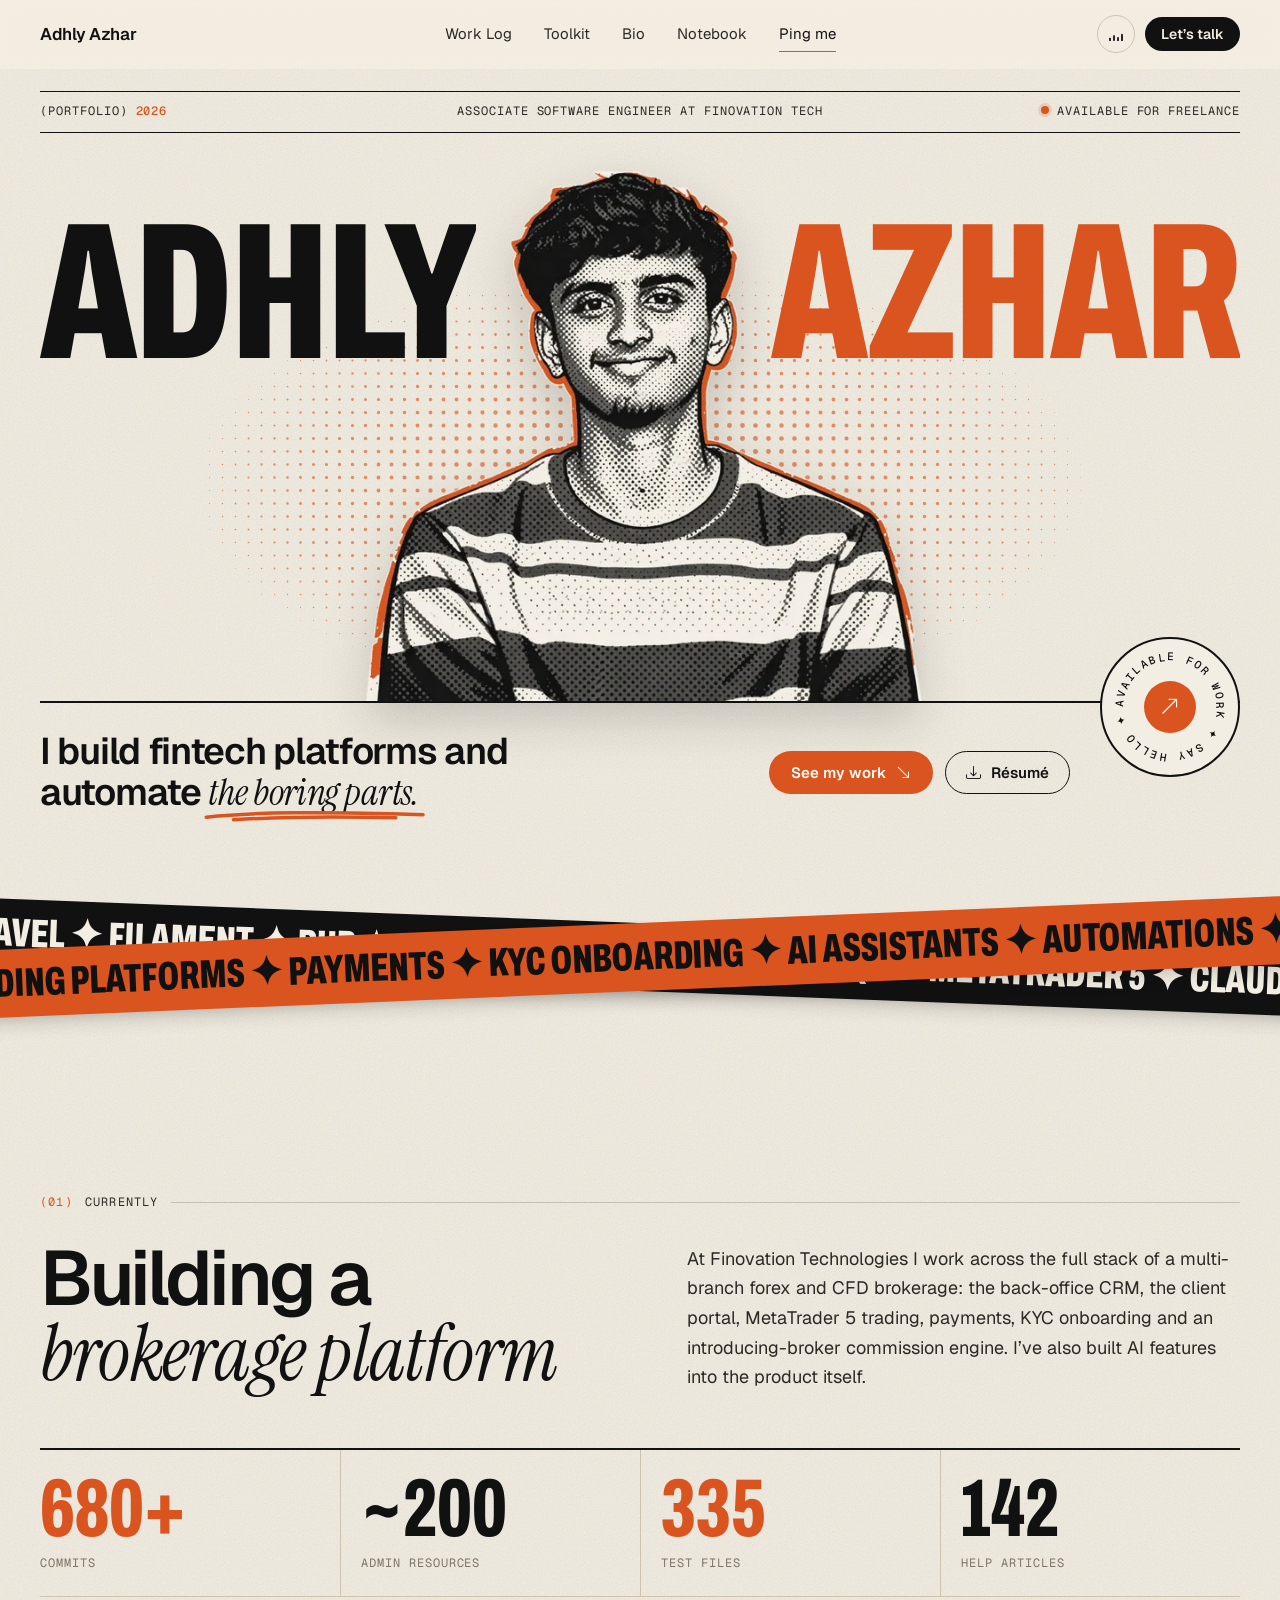
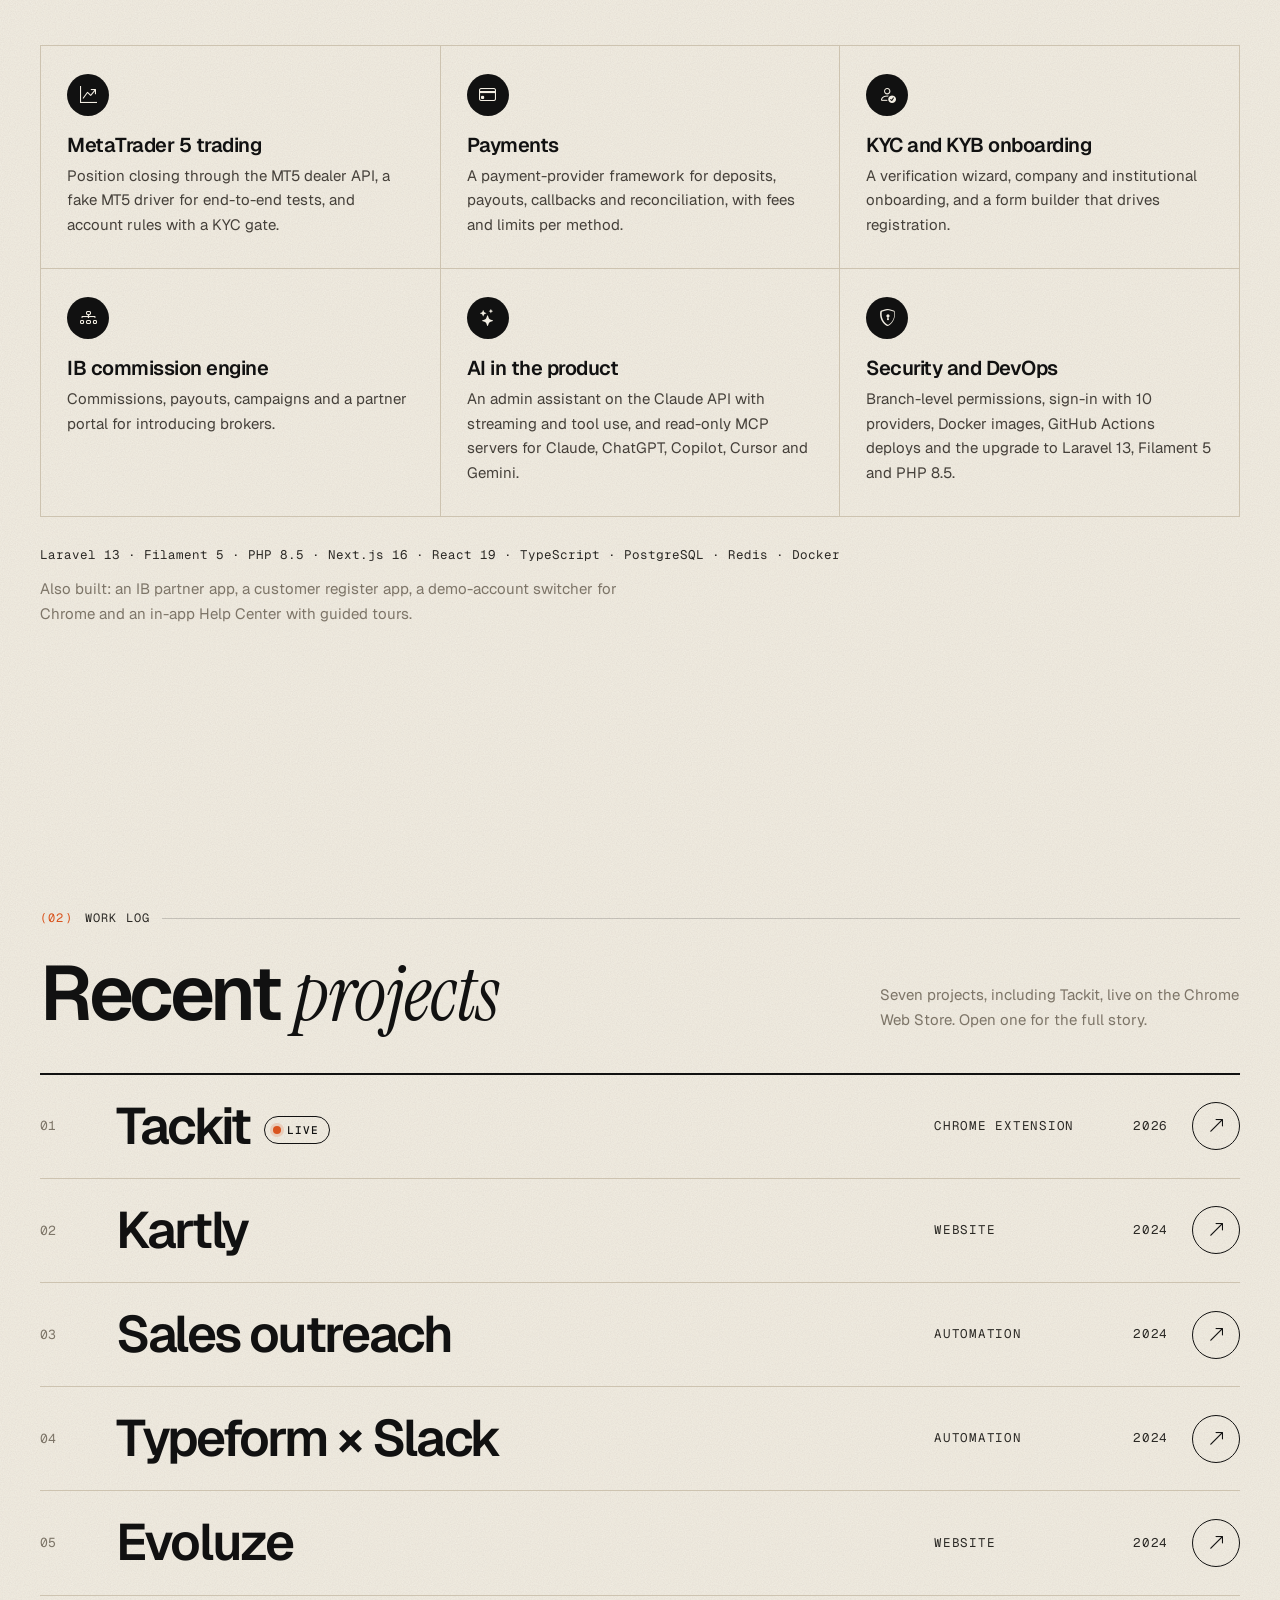
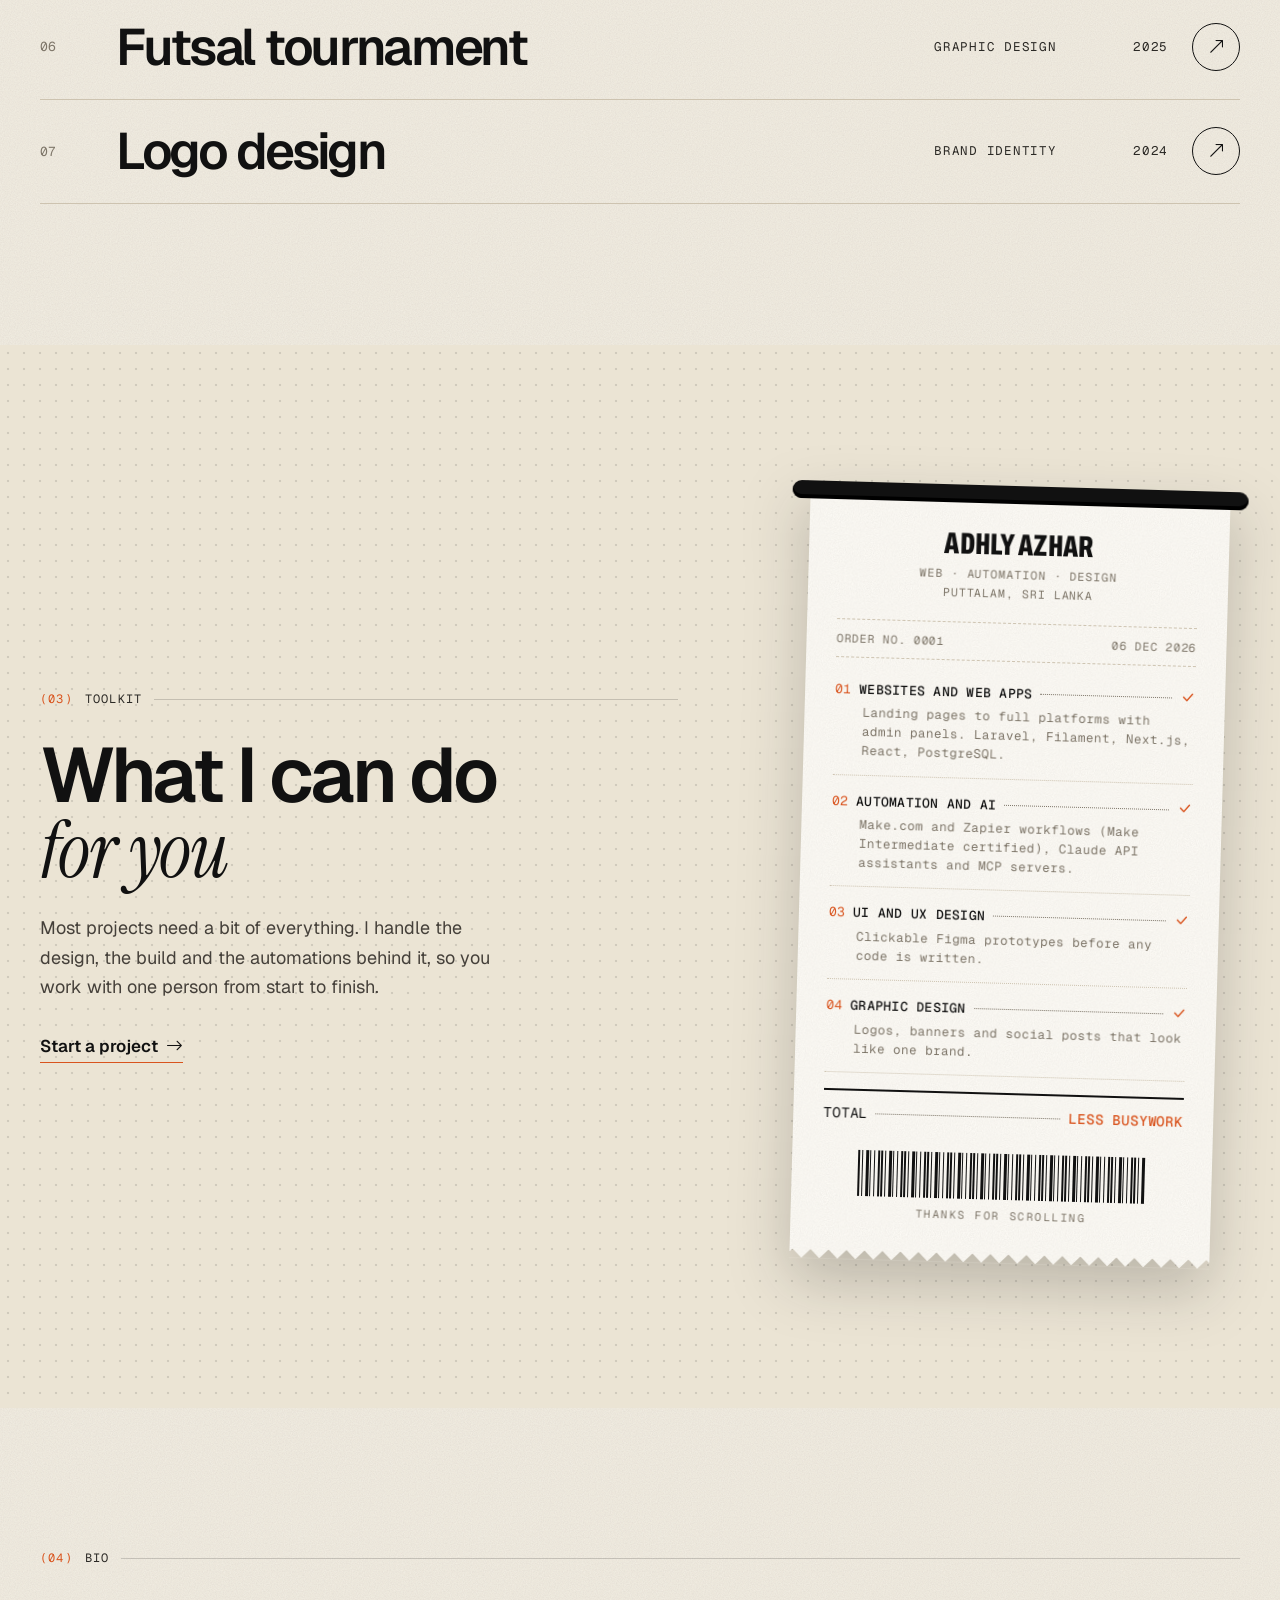
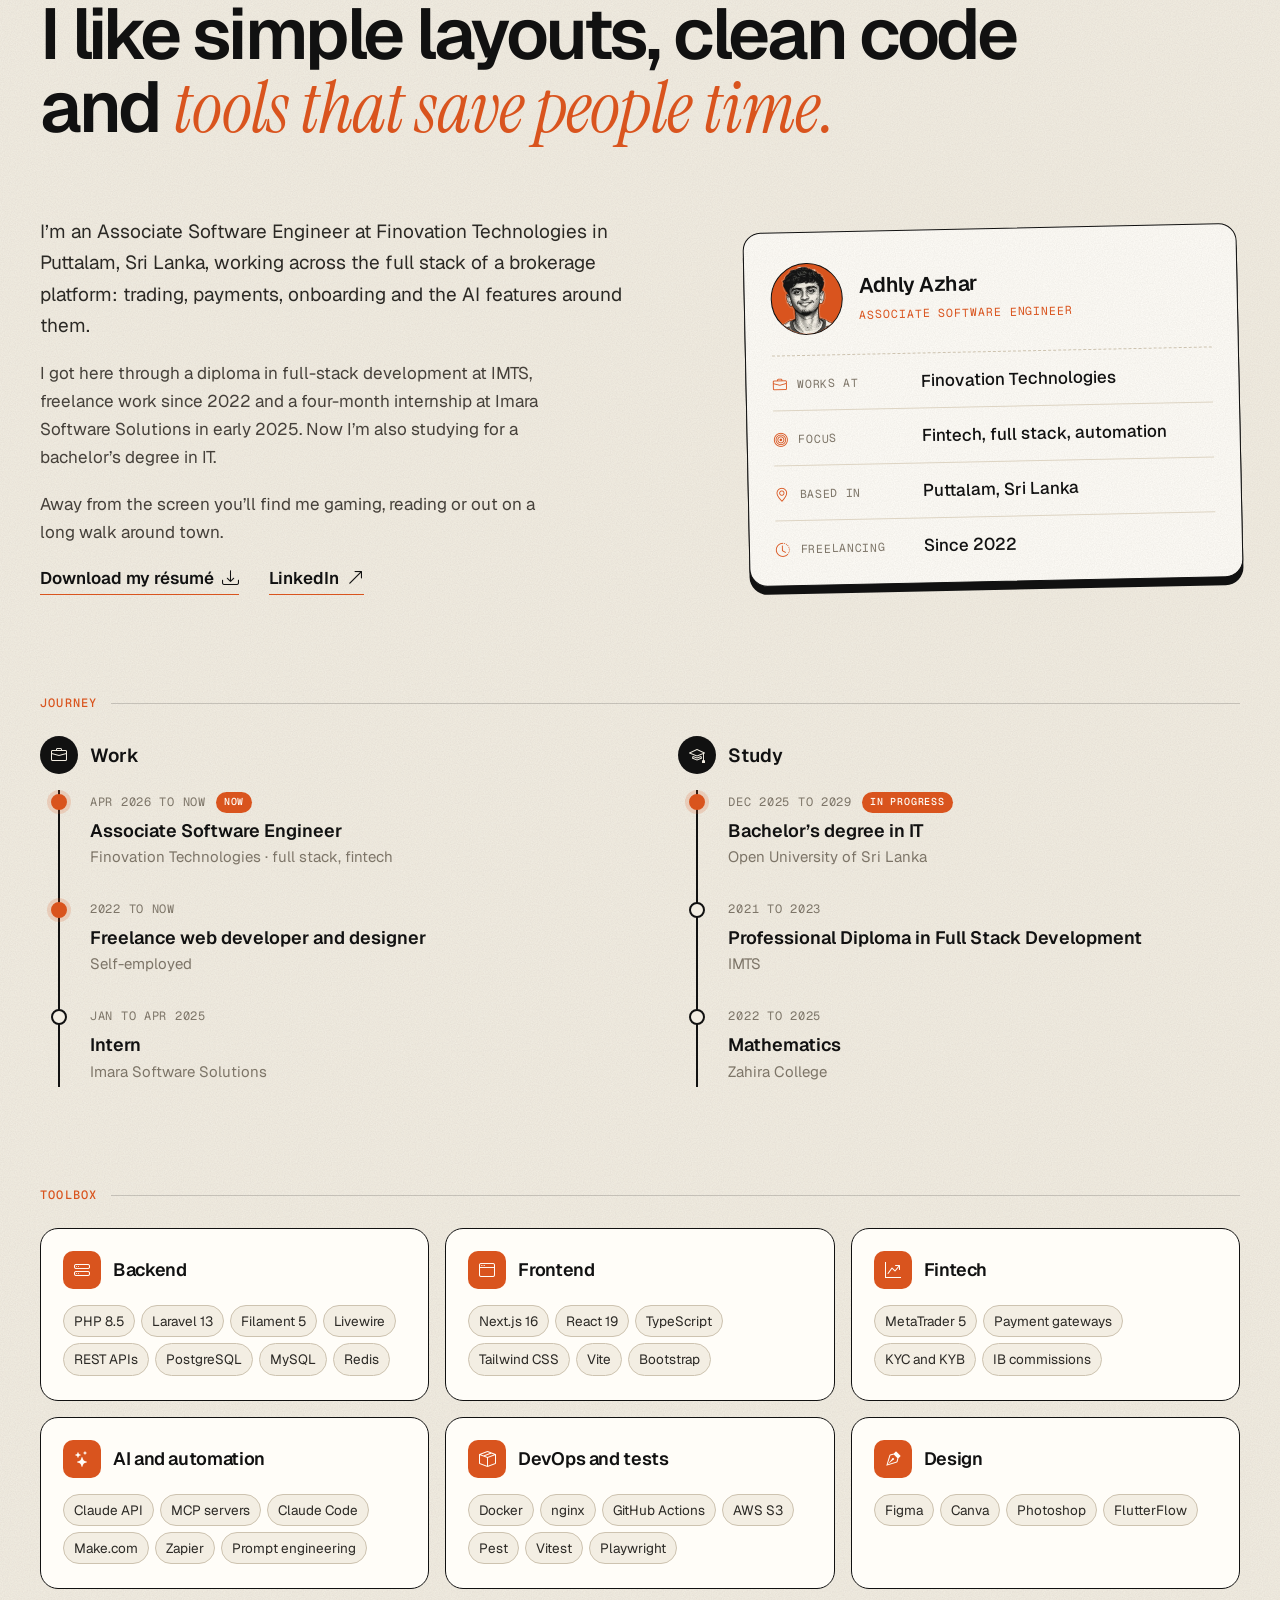
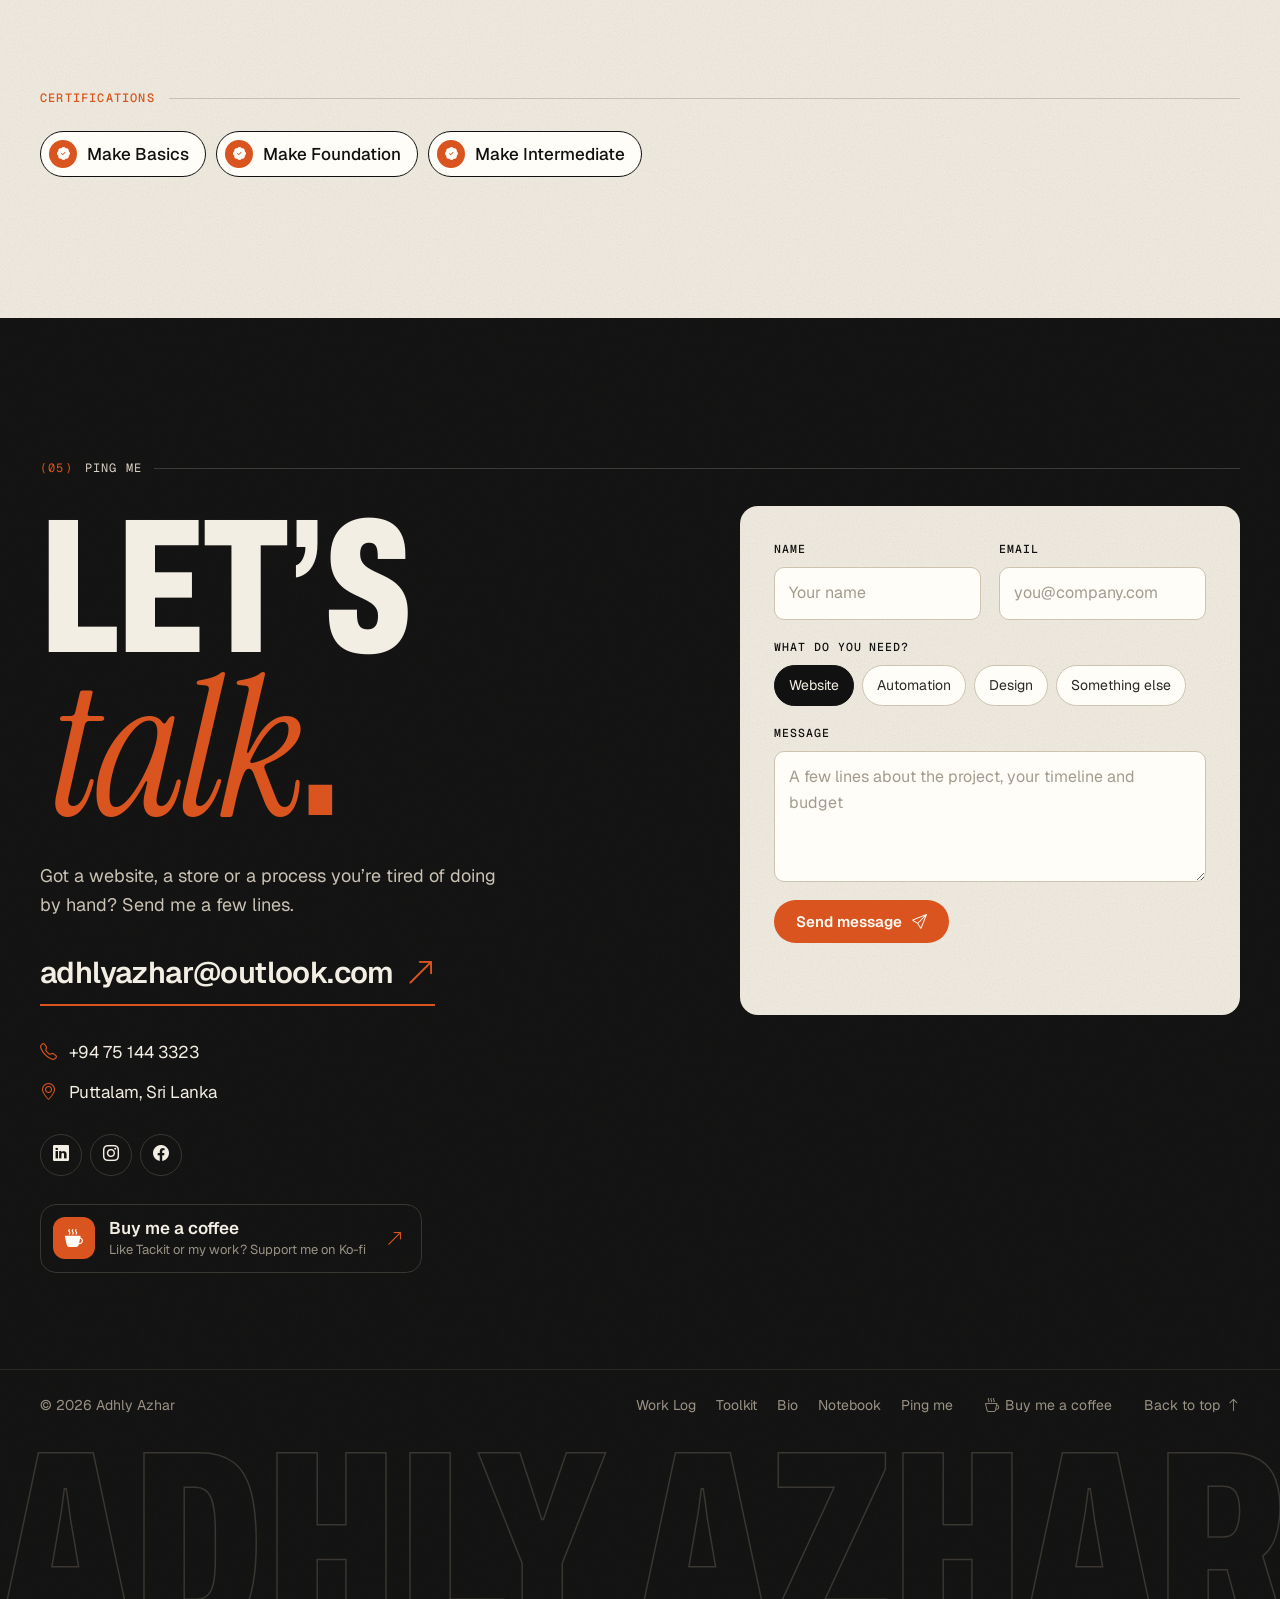
==== commit 57148859: "Redesign portfolio and add technical notebook articles - New stylesheet, site scripts, favicons and " ====
--- a/index.html
+++ b/index.html
@@ -3,1258 +3,538 @@
 
 <head>
   <meta charset="utf-8">
-  <meta content="width=device-width, initial-scale=1.0" name="viewport">
-  <title>Adhly Azhar</title>
-  <meta name="description" content="">
-  <meta name="keywords" content="">
-
-  <link href="assets/img/code-slash.svg" rel="icon">
-  <link href="assets/img/code-slash.svg" rel="apple-touch-icon">
-
-  <!-- Fonts -->
-  <link href="https://fonts.googleapis.com" rel="preconnect">
-  <link href="https://fonts.gstatic.com" rel="preconnect" crossorigin>
-  <link
-    href="https://fonts.googleapis.com/css2?family=Roboto:ital,wght@0,100;0,300;0,400;0,500;0,700;0,900;1,100;1,300;1,400;1,500;1,700;1,900&family=Raleway:ital,wght@0,100;0,200;0,300;0,400;0,500;0,600;0,700;0,800;0,900;1,100;1,200;1,300;1,400;1,500;1,600;1,700;1,800;1,900&family=Quicksand:wght@300;400;500;600;700&display=swap"
-    rel="stylesheet">
-
-  <!-- Vendor CSS Files -->
-  <link href="assets/vendor/bootstrap/css/bootstrap.min.css" rel="stylesheet">
-  <link href="assets/vendor/bootstrap-icons/bootstrap-icons.css" rel="stylesheet">
-  <link href="assets/vendor/aos/aos.css" rel="stylesheet">
-  <link href="assets/vendor/glightbox/css/glightbox.min.css" rel="stylesheet">
-  <link href="assets/vendor/swiper/swiper-bundle.min.css" rel="stylesheet">
-
-  <!-- Main CSS File -->
-  <link href="assets/css/main.css" rel="stylesheet">
-
-
+  <meta name="viewport" content="width=device-width, initial-scale=1">
+  <title>Adhly Azhar · Full-stack software engineer</title>
+  <meta name="description" content="Adhly Azhar is a full-stack software engineer at Finovation Technologies in Puttalam, Sri Lanka, building trading, payments and onboarding platforms with Laravel, Next.js and AI.">
+  <meta name="theme-color" content="#F3EEE3">
+  <meta property="og:type" content="website">
+  <meta property="og:title" content="Adhly Azhar · Full-stack software engineer">
+  <meta property="og:description" content="Full-stack engineer building fintech platforms, web apps and automations.">
+  <meta property="og:image" content="https://azharadhly.github.io/portfolio/assets/img/profile/og-image.jpg">
+  <meta name="twitter:card" content="summary_large_image">
+
+  <link rel="icon" href="assets/img/favicon-48.png" sizes="48x48" type="image/png">
+  <link rel="icon" href="assets/img/favicon-32.png" sizes="32x32" type="image/png">
+  <link rel="apple-touch-icon" href="assets/img/apple-touch-icon.png">
+  <link rel="preconnect" href="https://fonts.googleapis.com">
+  <link rel="preconnect" href="https://fonts.gstatic.com" crossorigin>
+  <link href="https://fonts.googleapis.com/css2?family=Archivo:wdth,wght@62..125,400..900&family=Geist:wght@400;500;600;700&family=Geist+Mono:wght@400;500&family=Instrument+Serif:ital@0;1&display=swap" rel="stylesheet">
+  <link href="assets/vendor/bootstrap-icons/bootstrap-icons.min.css" rel="stylesheet">
+  <link href="assets/css/style.css" rel="stylesheet">
+  <script>document.documentElement.classList.add('js');</script>
 </head>
 
-<body class="index-page">
-
-  <header id="header" class="header d-flex align-items-center position-relative">
-    <div class="container-fluid position-relative d-flex align-items-center justify-content-between">
-
-      <a href="index.html" class="logo d-flex align-items-center">
-
-        <h1 class="sitename">AdhlyAzhar</h1>
+<body id="top">
+  <a class="skip-link" href="#main">Skip to content</a>
+  <!-- shared gradients for the Tackit-style pins on the sticky notes -->
+  <svg class="svg-defs" aria-hidden="true" focusable="false">
+    <defs>
+      <radialGradient id="pin-ball" cx="0.36" cy="0.32" r="0.72">
+        <stop offset="0" stop-color="#f6d4c7"/><stop offset="0.45" stop-color="#d9541e"/><stop offset="1" stop-color="#8f3110"/>
+      </radialGradient>
+      <linearGradient id="pin-steel" x1="0" y1="0" x2="1" y2="0">
+        <stop offset="0" stop-color="#f3f4f6"/><stop offset="0.5" stop-color="#a1a7b0"/><stop offset="1" stop-color="#525a66"/>
+      </linearGradient>
+    </defs>
+  </svg>
+
+  <header class="site-header">
+    <div class="container nav">
+      <a class="brand" href="index.html" aria-label="Adhly Azhar, home">
+        <span>Adhly Azhar</span>
       </a>
 
-      <nav id="navmenu" class="navmenu">
-        <ul>
-          <li><a href="#hero" class="active">Home</a></li>
-          <li><a href="#about">About</a></li>
-          <li><a href="#resume">Resume</a></li>
-          <li><a href="#portfolio">Portfolio</a></li>
-          <li><a href="#services">Services</a></li>
-          <li><a href="#contact">Contact</a></li>
-        </ul>
-        <i class="mobile-nav-toggle d-xl-none bi bi-list"></i>
+      <nav id="site-menu" class="nav-links" aria-label="Main">
+        <a href="#work">Work Log</a>
+        <a href="#services">Toolkit</a>
+        <a href="#about">Bio</a>
+        <a href="notebook.html">Notebook</a>
+        <a href="#contact">Ping me</a>
+        <a class="only-mobile" href="assets/resume/adhly-azhar-resume.pdf" download>Download résumé</a>
       </nav>
 
+      <div class="nav-actions">
+        <button class="sound-toggle" type="button" data-sound-toggle data-on="Pause music" data-off="Play music"
+          aria-pressed="false" aria-label="Background music" title="Play music">
+          <span class="eq" aria-hidden="true"><i></i><i></i><i></i><i></i></span>
+        </button>
+        <a class="btn btn-ink btn-sm" href="#contact">Let’s talk</a>
+        <button class="nav-toggle" type="button" aria-expanded="false" aria-controls="site-menu" aria-label="Open menu">
+          <i class="bi bi-list" aria-hidden="true"></i><i class="bi bi-x-lg" aria-hidden="true"></i>
+        </button>
+      </div>
     </div>
   </header>
 
-  <main class="main">
-
-    <!-- Hero Section -->
-    <section id="hero" class="hero section">
-
-      <div class="container" data-aos="fade-up" data-aos-delay="100">
-
-        <div class="row align-items-center gx-5 gy-5">
-
-          <div class="col-lg-7">
-            <div class="intro" data-aos="fade-right" data-aos-delay="150">
-              <div class="eyebrow d-inline-flex align-items-center gap-2 mb-3">
-                <span class="dot"></span>
-                <span class="text">Full-Stack Web Developer & Designer</span>
+  <main id="main">
+
+    <!-- Hero: poster masthead -->
+    <section class="hero" aria-label="Introduction">
+      <div class="container">
+        <div class="hero-strip" data-intro>
+          <span>(Portfolio) <b data-year>2026</b></span>
+          <span class="hide-sm">Associate Software Engineer at Finovation Tech</span>
+          <span><i class="status-dot" aria-hidden="true"></i>Available for freelance</span>
+        </div>
+
+        <div class="hero-stage">
+          <div class="hero-dots" aria-hidden="true"></div>
+          <h1 class="masthead">
+            <span class="mast-word mast-left"><span>Adhly</span></span>
+            <span class="mast-word mast-right"><span>Azhar</span></span>
+          </h1>
+          <img class="hero-sticker" src="assets/img/profile/adhly-sticker.webp"
+            srcset="assets/img/profile/adhly-sticker-640.webp 640w, assets/img/profile/adhly-sticker.webp 1024w"
+            sizes="(max-width: 760px) 92vw, 600px" width="1024" height="1024"
+            alt="Illustrated portrait of Adhly Azhar" fetchpriority="high">
+        </div>
+
+        <div class="hero-bar">
+          <p class="hero-statement" data-intro style="--delay: .55s">
+            I build fintech platforms and automate
+            <span class="accent">the boring parts.<svg class="scribble" viewBox="0 0 300 20" preserveAspectRatio="none" aria-hidden="true"><path pathLength="1" d="M3 13 C 70 5, 150 4, 297 9 M 40 17 C 110 12, 190 12, 260 14" /></svg></span>
+          </p>
+          <div class="hero-actions" data-intro style="--delay: .7s">
+            <a class="btn btn-accent" href="#work">See my work <i class="bi bi-arrow-down-right" aria-hidden="true"></i></a>
+            <a class="btn btn-line" href="assets/resume/adhly-azhar-resume.pdf" download><i class="bi bi-download" aria-hidden="true"></i> Résumé</a>
+          </div>
+          <a class="stamp" href="#contact" aria-label="Available for freelance, get in touch">
+            <svg viewBox="0 0 120 120" aria-hidden="true">
+              <defs><path id="stamp-path" d="M60,60 m-45,0 a45,45 0 1,1 90,0 a45,45 0 1,1 -90,0" /></defs>
+              <text textLength="276" lengthAdjust="spacing"><textPath href="#stamp-path">AVAILABLE FOR WORK ✦ SAY HELLO ✦</textPath></text>
+            </svg>
+            <span class="stamp-core"><i class="bi bi-arrow-up-right" aria-hidden="true"></i></span>
+          </a>
+        </div>
+      </div>
+    </section>
+
+    <!-- Taped marquee bands -->
+    <div class="tapes" aria-hidden="true">
+      <div class="tape tape-ink">
+        <div class="tape-track">
+          <span>Laravel ✦ Filament ✦ PHP ✦ Next.js ✦ React ✦ PostgreSQL ✦ MetaTrader 5 ✦ Claude API ✦ Docker ✦ Make.com ✦&nbsp;</span>
+          <span>Laravel ✦ Filament ✦ PHP ✦ Next.js ✦ React ✦ PostgreSQL ✦ MetaTrader 5 ✦ Claude API ✦ Docker ✦ Make.com ✦&nbsp;</span>
+        </div>
+      </div>
+      <div class="tape tape-orange">
+        <div class="tape-track">
+          <span>Trading platforms ✦ Payments ✦ KYC onboarding ✦ AI assistants ✦ Automations ✦ Websites ✦ Trading platforms ✦ Payments ✦ KYC onboarding ✦ AI assistants ✦ Automations ✦ Websites ✦&nbsp;</span>
+          <span>Trading platforms ✦ Payments ✦ KYC onboarding ✦ AI assistants ✦ Automations ✦ Websites ✦ Trading platforms ✦ Payments ✦ KYC onboarding ✦ AI assistants ✦ Automations ✦ Websites ✦&nbsp;</span>
+        </div>
+      </div>
+    </div>
+
+    <!-- Currently: role at Finovation -->
+    <section id="now" class="section now">
+      <div class="container">
+        <p class="label"><span>(01)</span>Currently</p>
+        <div class="now-head">
+          <h2 class="sec-title reveal">Building a <em>brokerage platform</em></h2>
+          <p class="now-lead reveal">At Finovation Technologies I work across the full stack of a multi-branch forex and CFD
+            brokerage: the back-office CRM, the client portal, MetaTrader 5 trading, payments, KYC onboarding and an
+            introducing-broker commission engine. I’ve also built AI features into the product itself.</p>
+        </div>
+
+        <dl class="now-stats reveal">
+          <div><dt>Commits</dt><dd>680+</dd></div>
+          <div><dt>Admin resources</dt><dd>~200</dd></div>
+          <div><dt>Test files</dt><dd>335</dd></div>
+          <div><dt>Help articles</dt><dd>142</dd></div>
+        </dl>
+
+        <ul class="now-grid">
+          <li class="reveal">
+            <i class="bi bi-graph-up-arrow" aria-hidden="true"></i>
+            <h3>MetaTrader 5 trading</h3>
+            <p>Position closing through the MT5 dealer API, a fake MT5 driver for end-to-end tests, and account rules with a KYC gate.</p>
+          </li>
+          <li class="reveal" style="--delay: .06s">
+            <i class="bi bi-credit-card" aria-hidden="true"></i>
+            <h3>Payments</h3>
+            <p>A payment-provider framework for deposits, payouts, callbacks and reconciliation, with fees and limits per method.</p>
+          </li>
+          <li class="reveal" style="--delay: .12s">
+            <i class="bi bi-person-check" aria-hidden="true"></i>
+            <h3>KYC and KYB onboarding</h3>
+            <p>A verification wizard, company and institutional onboarding, and a form builder that drives registration.</p>
+          </li>
+          <li class="reveal">
+            <i class="bi bi-diagram-3" aria-hidden="true"></i>
+            <h3>IB commission engine</h3>
+            <p>Commissions, payouts, campaigns and a partner portal for introducing brokers.</p>
+          </li>
+          <li class="reveal" style="--delay: .06s">
+            <i class="bi bi-stars" aria-hidden="true"></i>
+            <h3>AI in the product</h3>
+            <p>An admin assistant on the Claude API with streaming and tool use, and read-only MCP servers for Claude, ChatGPT, Copilot, Cursor and Gemini.</p>
+          </li>
+          <li class="reveal" style="--delay: .12s">
+            <i class="bi bi-shield-lock" aria-hidden="true"></i>
+            <h3>Security and DevOps</h3>
+            <p>Branch-level permissions, sign-in with 10 providers, Docker images, GitHub Actions deploys and the upgrade to Laravel 13, Filament 5 and PHP 8.5.</p>
+          </li>
+        </ul>
+
+        <div class="now-foot reveal">
+          <p class="now-stack">Laravel 13 · Filament 5 · PHP 8.5 · Next.js 16 · React 19 · TypeScript · PostgreSQL · Redis · Docker</p>
+          <p class="now-also">Also built: an IB partner app, a customer register app, a demo-account switcher for Chrome
+            and an in-app Help Center with guided tours.</p>
+          <div class="drop-note note-now" aria-hidden="true">
+            <div class="drop-paper" style="--r: -4deg"><span class="drop-pin"><span class="pin-shadow"></span><span class="pin-body"><svg class="pin-art" viewBox="0 0 22 30"><path d="M10.2 15.5H11.8L11.35 27.6L11 30L10.65 27.6Z" fill="url(#pin-steel)"/><path d="M8.6 15.2H13.4L12.3 17.6H9.7Z" fill="#8f3110"/><circle cx="11" cy="9" r="7.6" fill="url(#pin-ball)" stroke="rgba(15, 23, 42, 0.35)" stroke-width="0.6"/><ellipse cx="8.3" cy="6.1" rx="2.7" ry="1.9" fill="#fff" opacity="0.75" transform="rotate(-30 8.3 6.1)"/><circle cx="14.4" cy="12.6" r="1" fill="#fff" opacity="0.25"/></svg></span></span><p>All of this since <u>April 2026</u></p></div>
+          </div>
+        </div>
+      </div>
+    </section>
+
+    <!-- Work index -->
+    <section id="work" class="section work">
+      <div class="container">
+        <div class="sec-head">
+          <p class="label"><span>(02)</span>Work log</p>
+          <div class="sec-head-row">
+            <h2 class="sec-title reveal">Recent <em>projects</em></h2>
+            <p class="sec-note reveal">Seven projects, including Tackit, live on the Chrome Web Store. Open one for the full story.</p>
+          </div>
+          <div class="drop-note note-work" aria-hidden="true">
+            <div class="drop-paper" style="--r: 5deg"><span class="drop-pin"><span class="pin-shadow"></span><span class="pin-body"><svg class="pin-art" viewBox="0 0 22 30"><path d="M10.2 15.5H11.8L11.35 27.6L11 30L10.65 27.6Z" fill="url(#pin-steel)"/><path d="M8.6 15.2H13.4L12.3 17.6H9.7Z" fill="#8f3110"/><circle cx="11" cy="9" r="7.6" fill="url(#pin-ball)" stroke="rgba(15, 23, 42, 0.35)" stroke-width="0.6"/><ellipse cx="8.3" cy="6.1" rx="2.7" ry="1.9" fill="#fff" opacity="0.75" transform="rotate(-30 8.3 6.1)"/><circle cx="14.4" cy="12.6" r="1" fill="#fff" opacity="0.25"/></svg></span></span><p>Tackit is <u>live</u>. Go give it a try!</p></div>
+          </div>
+        </div>
+
+        <ol class="work-list">
+          <li class="reveal">
+            <a class="work-row" href="https://chromewebstore.google.com/detail/fnjlbcfjfmlbjieocfandcigolhcbkja"
+              target="_blank" rel="noopener" data-preview="assets/img/work/tackit/cover.webp">
+              <span class="work-num">01</span>
+              <span class="work-thumb"><img src="assets/img/work/tackit/cover.webp" width="1200" height="900" loading="lazy" alt=""></span>
+              <span class="work-main">
+                <span class="work-title">Tackit</span><span class="live-badge"><i class="status-dot" aria-hidden="true"></i>Live</span>
+                <span class="work-desc">Sticky notes for any website, synced and shareable</span>
+              </span>
+              <span class="work-tag">Chrome extension</span>
+              <span class="work-year">2026</span>
+              <span class="work-arrow" aria-hidden="true"><i class="bi bi-arrow-up-right"></i></span>
+            </a>
+          </li>
+          <li class="reveal">
+            <a class="work-row" href="Kartly.html" data-preview="assets/img/work/kartly/cover.webp">
+              <span class="work-num">02</span>
+              <span class="work-thumb"><img src="assets/img/work/kartly/cover.webp" width="1286" height="680" loading="lazy" alt=""></span>
+              <span class="work-main">
+                <span class="work-title">Kartly</span>
+                <span class="work-desc">Online grocery store with its own admin panel</span>
+              </span>
+              <span class="work-tag">Website</span>
+              <span class="work-year">2024</span>
+              <span class="work-arrow" aria-hidden="true"><i class="bi bi-arrow-up-right"></i></span>
+            </a>
+          </li>
+          <li class="reveal">
+            <a class="work-row" href="Automated-Sales-Outreach-System.html" data-preview="assets/img/work/outreach/cover.webp">
+              <span class="work-num">03</span>
+              <span class="work-thumb"><img src="assets/img/work/outreach/cover.webp" width="940" height="788" loading="lazy" alt=""></span>
+              <span class="work-main">
+                <span class="work-title">Sales outreach</span>
+                <span class="work-desc">Personal LinkedIn and email outreach, running on Make.com</span>
+              </span>
+              <span class="work-tag">Automation</span>
+              <span class="work-year">2024</span>
+              <span class="work-arrow" aria-hidden="true"><i class="bi bi-arrow-up-right"></i></span>
+            </a>
+          </li>
+          <li class="reveal">
+            <a class="work-row" href="Typform-slack.html" data-preview="assets/img/work/typeform-slack/cover.webp">
+              <span class="work-num">04</span>
+              <span class="work-thumb"><img src="assets/img/work/typeform-slack/cover.webp" width="940" height="788" loading="lazy" alt=""></span>
+              <span class="work-main">
+                <span class="work-title">Typeform × Slack</span>
+                <span class="work-desc">Form submissions turned into Slack approvals and onboarding</span>
+              </span>
+              <span class="work-tag">Automation</span>
+              <span class="work-year">2024</span>
+              <span class="work-arrow" aria-hidden="true"><i class="bi bi-arrow-up-right"></i></span>
+            </a>
+          </li>
+          <li class="reveal">
+            <a class="work-row" href="evoluze.html" data-preview="assets/img/work/evoluze/cover.webp">
+              <span class="work-num">05</span>
+              <span class="work-thumb"><img src="assets/img/work/evoluze/cover.webp" width="940" height="788" loading="lazy" alt=""></span>
+              <span class="work-main">
+                <span class="work-title">Evoluze</span>
+                <span class="work-desc">T-shirt store front end, designed in Figma first</span>
+              </span>
+              <span class="work-tag">Website</span>
+              <span class="work-year">2024</span>
+              <span class="work-arrow" aria-hidden="true"><i class="bi bi-arrow-up-right"></i></span>
+            </a>
+          </li>
+          <li class="reveal">
+            <a class="work-row" href="banner.html" data-preview="assets/img/work/futsal/cover.webp">
+              <span class="work-num">06</span>
+              <span class="work-thumb"><img src="assets/img/work/futsal/cover.webp" width="1600" height="1200" loading="lazy" alt=""></span>
+              <span class="work-main">
+                <span class="work-title">Futsal tournament</span>
+                <span class="work-desc">Banner, award posts and sponsor posts for a school event</span>
+              </span>
+              <span class="work-tag">Graphic design</span>
+              <span class="work-year">2025</span>
+              <span class="work-arrow" aria-hidden="true"><i class="bi bi-arrow-up-right"></i></span>
+            </a>
+          </li>
+          <li class="reveal">
+            <a class="work-row" href="logo-creation.html" data-preview="assets/img/work/logo/cover.webp">
+              <span class="work-num">07</span>
+              <span class="work-thumb"><img src="assets/img/work/logo/cover.webp" width="1024" height="1024" loading="lazy" alt=""></span>
+              <span class="work-main">
+                <span class="work-title">Logo design</span>
+                <span class="work-desc">Logos and marks, including Dinaj and the Evoluze icon</span>
+              </span>
+              <span class="work-tag">Brand identity</span>
+              <span class="work-year">2024</span>
+              <span class="work-arrow" aria-hidden="true"><i class="bi bi-arrow-up-right"></i></span>
+            </a>
+          </li>
+        </ol>
+      </div>
+      <div class="work-preview" aria-hidden="true"><img alt=""></div>
+    </section>
+
+    <!-- Services as a printed receipt -->
+    <section id="services" class="section services">
+      <div class="container services-grid">
+        <div class="services-intro">
+          <p class="label"><span>(03)</span>Toolkit</p>
+          <h2 class="sec-title reveal">What I can do <em>for you</em></h2>
+          <p class="reveal">Most projects need a bit of everything. I handle the design, the build and the
+            automations behind it, so you work with one person from start to finish.</p>
+          <a class="link-arrow reveal" href="#contact">Start a project <i class="bi bi-arrow-right" aria-hidden="true"></i></a>
+          <div class="drop-note note-services" aria-hidden="true">
+            <div class="drop-paper" style="--r: -6deg"><span class="drop-pin"><span class="pin-shadow"></span><span class="pin-body"><svg class="pin-art" viewBox="0 0 22 30"><path d="M10.2 15.5H11.8L11.35 27.6L11 30L10.65 27.6Z" fill="url(#pin-steel)"/><path d="M8.6 15.2H13.4L12.3 17.6H9.7Z" fill="#8f3110"/><circle cx="11" cy="9" r="7.6" fill="url(#pin-ball)" stroke="rgba(15, 23, 42, 0.35)" stroke-width="0.6"/><ellipse cx="8.3" cy="6.1" rx="2.7" ry="1.9" fill="#fff" opacity="0.75" transform="rotate(-30 8.3 6.1)"/><circle cx="14.4" cy="12.6" r="1" fill="#fff" opacity="0.25"/></svg></span></span><p>Design, build, automate. <u>One person.</u></p></div>
+          </div>
+        </div>
+
+        <div class="receipt-wrap reveal">
+          <span class="receipt-slot" aria-hidden="true"></span>
+          <div class="receipt-clip">
+            <article class="receipt" aria-label="Services">
+              <header class="receipt-head">
+                <strong>Adhly Azhar</strong>
+                <span>Web · Automation · Design</span>
+                <span>Puttalam, Sri Lanka</span>
+              </header>
+              <div class="receipt-meta"><span>Order no. 0001</span><span data-today>Today</span></div>
+              <ol class="receipt-items">
+                <li>
+                  <div class="ri-line"><span class="ri-num">01</span><span class="ri-name">Websites and web apps</span><span class="ri-dots"></span><i class="bi bi-check-lg" aria-hidden="true"></i></div>
+                  <p>Landing pages to full platforms with admin panels. Laravel, Filament, Next.js, React, PostgreSQL.</p>
+                </li>
+                <li>
+                  <div class="ri-line"><span class="ri-num">02</span><span class="ri-name">Automation and AI</span><span class="ri-dots"></span><i class="bi bi-check-lg" aria-hidden="true"></i></div>
+                  <p>Make.com and Zapier workflows (Make Intermediate certified), Claude API assistants and MCP servers.</p>
+                </li>
+                <li>
+                  <div class="ri-line"><span class="ri-num">03</span><span class="ri-name">UI and UX design</span><span class="ri-dots"></span><i class="bi bi-check-lg" aria-hidden="true"></i></div>
+                  <p>Clickable Figma prototypes before any code is written.</p>
+                </li>
+                <li>
+                  <div class="ri-line"><span class="ri-num">04</span><span class="ri-name">Graphic design</span><span class="ri-dots"></span><i class="bi bi-check-lg" aria-hidden="true"></i></div>
+                  <p>Logos, banners and social posts that look like one brand.</p>
+                </li>
+              </ol>
+              <div class="receipt-total"><span>Total</span><span class="ri-dots"></span><strong>Less busywork</strong></div>
+              <footer class="receipt-foot">
+                <span class="barcode" aria-hidden="true"></span>
+                <span>Thanks for scrolling</span>
+              </footer>
+            </article>
+          </div>
+        </div>
+      </div>
+    </section>
+
+    <!-- About -->
+    <section id="about" class="section about">
+      <div class="container">
+        <p class="label"><span>(04)</span>Bio</p>
+        <p class="about-quote reveal">I like simple layouts, clean code and <em>tools that save people time.</em></p>
+
+        <div class="bio-intro">
+          <div class="about-copy reveal">
+            <p>I’m an Associate Software Engineer at Finovation Technologies in Puttalam, Sri Lanka, working across the full
+              stack of a brokerage platform: trading, payments, onboarding and the AI features around them.</p>
+            <p>I got here through a diploma in full-stack development at IMTS, freelance work since 2022 and a four-month
+              internship at Imara Software Solutions in early 2025. Now I’m also studying for a bachelor’s degree in IT.</p>
+            <p>Away from the screen you’ll find me gaming, reading or out on a long walk around town.</p>
+            <div class="bio-actions">
+              <a class="link-arrow" href="assets/resume/adhly-azhar-resume.pdf" download>Download my résumé <i class="bi bi-download" aria-hidden="true"></i></a>
+              <a class="link-arrow" href="https://www.linkedin.com/in/adhly-azhar/" target="_blank" rel="noopener">LinkedIn <i class="bi bi-arrow-up-right" aria-hidden="true"></i></a>
+            </div>
+          </div>
+
+          <div class="id-wrap reveal">
+            <aside class="id-card" aria-label="At a glance">
+              <div class="id-top">
+                <span class="id-avatar"><img src="assets/img/profile/adhly-sticker-640.webp" width="640" height="640" alt="" loading="lazy"></span>
+                <div><strong>Adhly Azhar</strong><span>Associate Software Engineer</span></div>
               </div>
-
-              <h1 class="display-heading mb-3">
-                Designing impactful web solutions with precision and creativity
-              </h1>
-
-              <p class="lead mb-4">
-                I specialize in crafting modern, user-friendly websites that balance clean design with powerful
-                functionality. With a focus on detail and usability, I transform ideas into digital experiences that
-                engage and inspire.
-              </p>
-
-              <div class="cta-group d-flex flex-wrap align-items-center gap-3" data-aos="zoom-in" data-aos-delay="250">
-                <a href="#portfolio" class="btn btn-ghost">
-                  View Selected Work
-                  <i class="bi bi-arrow-right ms-2"></i>
-                </a>
-                <a href="#contact" class="link-underline">
-                  Get in touch
-                  <i class="bi bi-envelope ms-2"></i>
-                </a>
+              <dl class="id-facts">
+                <div><dt><i class="bi bi-briefcase" aria-hidden="true"></i>Works at</dt><dd>Finovation Technologies</dd></div>
+                <div><dt><i class="bi bi-bullseye" aria-hidden="true"></i>Focus</dt><dd>Fintech, full stack, automation</dd></div>
+                <div><dt><i class="bi bi-geo-alt" aria-hidden="true"></i>Based in</dt><dd>Puttalam, Sri Lanka</dd></div>
+                <div><dt><i class="bi bi-clock-history" aria-hidden="true"></i>Freelancing</dt><dd>Since 2022</dd></div>
+              </dl>
+            </aside>
+            <div class="drop-note note-about" aria-hidden="true">
+              <div class="drop-paper" style="--r: 5deg"><span class="drop-pin"><span class="pin-shadow"></span><span class="pin-body"><svg class="pin-art" viewBox="0 0 22 30"><path d="M10.2 15.5H11.8L11.35 27.6L11 30L10.65 27.6Z" fill="url(#pin-steel)"/><path d="M8.6 15.2H13.4L12.3 17.6H9.7Z" fill="#8f3110"/><circle cx="11" cy="9" r="7.6" fill="url(#pin-ball)" stroke="rgba(15, 23, 42, 0.35)" stroke-width="0.6"/><ellipse cx="8.3" cy="6.1" rx="2.7" ry="1.9" fill="#fff" opacity="0.75" transform="rotate(-30 8.3 6.1)"/><circle cx="14.4" cy="12.6" r="1" fill="#fff" opacity="0.25"/></svg></span></span><p>Studying IT at the <u>Open University</u></p></div>
+            </div>
+          </div>
+        </div>
+
+        <div class="bio-block">
+          <h3 class="bio-h">Journey</h3>
+          <div class="journey">
+            <div class="journey-col reveal">
+              <p class="journey-kind"><i class="bi bi-briefcase" aria-hidden="true"></i>Work</p>
+              <ol class="tl">
+                <li class="is-now"><span class="when">Apr 2026 to now<b class="now-chip">Now</b></span><strong>Associate Software Engineer</strong><span>Finovation Technologies · full stack, fintech</span></li>
+                <li class="is-now"><span class="when">2022 to now</span><strong>Freelance web developer and designer</strong><span>Self-employed</span></li>
+                <li><span class="when">Jan to Apr 2025</span><strong>Intern</strong><span>Imara Software Solutions</span></li>
+              </ol>
+            </div>
+            <div class="journey-col reveal" style="--delay: .08s">
+              <p class="journey-kind"><i class="bi bi-mortarboard" aria-hidden="true"></i>Study</p>
+              <ol class="tl">
+                <li class="is-now"><span class="when">Dec 2025 to 2029<b class="now-chip">In progress</b></span><strong>Bachelor’s degree in IT</strong><span>Open University of Sri Lanka</span></li>
+                <li><span class="when">2021 to 2023</span><strong>Professional Diploma in Full Stack Development</strong><span>IMTS</span></li>
+                <li><span class="when">2022 to 2025</span><strong>Mathematics</strong><span>Zahira College</span></li>
+              </ol>
+            </div>
+          </div>
+        </div>
+
+        <div class="bio-block">
+          <h3 class="bio-h">Toolbox</h3>
+          <div class="tool-grid">
+            <div class="tool-card reveal">
+              <header><i class="bi bi-hdd-stack" aria-hidden="true"></i><h4>Backend</h4></header>
+              <ul><li>PHP 8.5</li><li>Laravel 13</li><li>Filament 5</li><li>Livewire</li><li>REST APIs</li><li>PostgreSQL</li><li>MySQL</li><li>Redis</li></ul>
+            </div>
+            <div class="tool-card reveal" style="--delay: .06s">
+              <header><i class="bi bi-window" aria-hidden="true"></i><h4>Frontend</h4></header>
+              <ul><li>Next.js 16</li><li>React 19</li><li>TypeScript</li><li>Tailwind CSS</li><li>Vite</li><li>Bootstrap</li></ul>
+            </div>
+            <div class="tool-card reveal" style="--delay: .12s">
+              <header><i class="bi bi-graph-up-arrow" aria-hidden="true"></i><h4>Fintech</h4></header>
+              <ul><li>MetaTrader 5</li><li>Payment gateways</li><li>KYC and KYB</li><li>IB commissions</li></ul>
+            </div>
+            <div class="tool-card reveal">
+              <header><i class="bi bi-stars" aria-hidden="true"></i><h4>AI and automation</h4></header>
+              <ul><li>Claude API</li><li>MCP servers</li><li>Claude Code</li><li>Make.com</li><li>Zapier</li><li>Prompt engineering</li></ul>
+            </div>
+            <div class="tool-card reveal" style="--delay: .06s">
+              <header><i class="bi bi-box-seam" aria-hidden="true"></i><h4>DevOps and tests</h4></header>
+              <ul><li>Docker</li><li>nginx</li><li>GitHub Actions</li><li>AWS S3</li><li>Pest</li><li>Vitest</li><li>Playwright</li></ul>
+            </div>
+            <div class="tool-card reveal" style="--delay: .12s">
+              <header><i class="bi bi-vector-pen" aria-hidden="true"></i><h4>Design</h4></header>
+              <ul><li>Figma</li><li>Canva</li><li>Photoshop</li><li>FlutterFlow</li></ul>
+            </div>
+          </div>
+        </div>
+
+        <div class="bio-block bio-certs reveal">
+          <h3 class="bio-h">Certifications</h3>
+          <ul>
+            <li><i class="bi bi-patch-check-fill" aria-hidden="true"></i>Make Basics</li>
+            <li><i class="bi bi-patch-check-fill" aria-hidden="true"></i>Make Foundation</li>
+            <li><i class="bi bi-patch-check-fill" aria-hidden="true"></i>Make Intermediate</li>
+          </ul>
+        </div>
+      </div>
+    </section>
+
+    <!-- Contact -->
+    <section id="contact" class="contact">
+      <div class="container">
+        <p class="label label-light"><span>(05)</span>Ping me</p>
+        <div class="contact-grid">
+          <div class="contact-copy">
+            <h2 class="contact-title reveal">Let’s <em>talk</em><span class="dot-o">.</span></h2>
+            <p class="reveal">Got a website, a store or a process you’re tired of doing by hand? Send me a few lines.</p>
+            <a class="contact-email reveal" href="mailto:adhlyazhar@outlook.com">adhlyazhar@outlook.com <i class="bi bi-arrow-up-right" aria-hidden="true"></i></a>
+            <ul class="contact-list reveal">
+              <li><a href="tel:+94751443323"><i class="bi bi-telephone" aria-hidden="true"></i>+94 75 144 3323</a></li>
+              <li><span><i class="bi bi-geo-alt" aria-hidden="true"></i>Puttalam, Sri Lanka</span></li>
+            </ul>
+            <div class="socials reveal">
+              <a href="https://www.linkedin.com/in/adhly-azhar/" target="_blank" rel="noopener" aria-label="LinkedIn"><i class="bi bi-linkedin"></i></a>
+              <a href="https://www.instagram.com/adhly00" target="_blank" rel="noopener" aria-label="Instagram"><i class="bi bi-instagram"></i></a>
+              <a href="https://www.facebook.com/share/19dGxczndk/" target="_blank" rel="noopener" aria-label="Facebook"><i class="bi bi-facebook"></i></a>
+            </div>
+            <a class="kofi reveal" href="https://ko-fi.com/adhlyazhar" target="_blank" rel="noopener">
+              <span class="kofi-cup"><i class="bi bi-cup-hot-fill" aria-hidden="true"></i></span>
+              <span><strong>Buy me a coffee</strong><small>Like Tackit or my work? Support me on Ko-fi</small></span>
+              <i class="bi bi-arrow-up-right" aria-hidden="true"></i>
+            </a>
+          </div>
+
+          <form id="contact-form" class="contact-form reveal" action="https://formsubmit.co/adhlyazhar@outlook.com"
+            method="POST" data-endpoint="https://formsubmit.co/ajax/adhlyazhar@outlook.com">
+            <div class="field-row">
+              <label class="field"><span>Name</span>
+                <input type="text" name="name" autocomplete="name" placeholder="Your name" required></label>
+              <label class="field"><span>Email</span>
+                <input type="email" name="email" autocomplete="email" placeholder="you@company.com" required></label>
+            </div>
+
+            <fieldset class="field">
+              <legend>What do you need?</legend>
+              <div class="chips">
+                <label class="chip"><input type="radio" name="need" value="Website" checked><span>Website</span></label>
+                <label class="chip"><input type="radio" name="need" value="Automation"><span>Automation</span></label>
+                <label class="chip"><input type="radio" name="need" value="Design"><span>Design</span></label>
+                <label class="chip"><input type="radio" name="need" value="Something else"><span>Something else</span></label>
               </div>
-
-              <div class="meta mt-4 d-flex flex-wrap align-items-center gap-4" data-aos="fade-up" data-aos-delay="300">
-                <div class="meta-item d-flex align-items-center gap-2">
-                  <i class="bi bi-geo-alt"></i>
-                  <span>puttalam ,Sri Lanka</span>
-                </div>
-                <div class="meta-item d-flex align-items-center gap-2">
-                  <i class="bi bi-circle"></i>
-                  <span>Available for freelance</span>
-                </div>
-              </div>
-            </div>
-          </div>
-
-          <div class="col-lg-5">
-            <figure class="portrait-wrap position-relative" data-aos="fade-left" data-aos-delay="200">
-              <img src="assets/img/profile/20250609_.jpg" alt="Profile Portrait" class="img-fluid portrait-img">
-              <figcaption class="visually-hidden">Minimal portrait preview</figcaption>
-
-              <div class="badge note" data-aos="zoom-in" data-aos-delay="300">
-                <i class="bi bi-star"></i>
-                <span>Delivering creative and effective web solutions</span>
-              </div>
-            </figure>
-          </div>
-
-        </div>
-
-      </div>
-
-    </section><!-- /Hero Section -->
-
-    <!-- About Section -->
-    <section id="about" class="about section light-background">
-
-      <!-- Section Title -->
-      <div class="container section-title" data-aos="fade-up">
-        <h2>About</h2>
-        <p>Passionate about crafting clean, functional, and user-friendly web experiences.</p>
-      </div><!-- End Section Title -->
-
-      <div class="container" data-aos="fade-up" data-aos-delay="100">
-
-        <!-- Intro + Photo -->
-        <div class="row align-items-center justify-content-between intro-wrap gy-5">
-          <div class="col-lg-7" data-aos="fade-right" data-aos-delay="150">
-            <div class="intro-content">
-              <span class="eyebrow">Hello there</span>
-              <h2 class="headline">I’m Adhly — creating digital journeys with a balance of creativity and calm
-                precision.</h2>
-              <p class="lead">
-                I specialize in building scalable web applications, integrating APIs, and automating workflows to save
-                time and reduce manual effort. With a balance of technical precision and creative problem-solving, I
-                transform ideas into functional, user-friendly solutions. </p>
-              <p>
-                Driven by curiosity and continuous learning, I enjoy turning challenges into opportunities — whether
-                it’s designing a custom dashboard, streamlining processes, or creating intuitive interfaces that deliver
-                real impact. </p>
-
-              <div class="cta-group">
-                <a href="#portfolio" class="btn-ghost">
-                  View My Work <i class="bi bi-arrow-down"></i>
-                </a>
-                <a href="assets/resume/adhly azhar.pdf" class="link-underline" download>
-                  Download Resume <i class="bi bi-download"></i>
-                </a>
-              </div>
-
-            </div>
-          </div>
-
-          <div class="col-lg-5" data-aos="zoom-in" data-aos-delay="250">
-            <figure class="profile-figure text-center text-lg-end">
-              <img src="assets/img/profile/WhatsApp Image 2025-08-13 at 13.38.21_c744ed23.jpg" alt="Portrait of Alex"
-                class="img-fluid profile-photo">
-              <figcaption class="profile-caption d-flex justify-content-end">
-              </figcaption>
-            </figure>
-          </div>
-        </div>
-        <!-- End Intro + Photo -->
-
-        <!-- Skills Grid -->
-        <div class="skills-wrap">
-          <div class="row g-4">
-            <div class="col-6 col-md-4 col-lg-3" data-aos="fade-up" data-aos-delay="120">
-              <div class="skill-item">
-                <i class="bi bi-layout-text-window"></i>
-                <h3>UI/UX</h3>
-                <p>Designing clean, intuitive, and user-focused interfaces that enhance digital experiences.</p>
-              </div>
-            </div>
-            <div class="col-6 col-md-4 col-lg-3" data-aos="fade-up" data-aos-delay="180">
-              <div class="skill-item">
-                <i class="bi bi-code-slash"></i>
-                <h3>React.js</h3>
-                <p>Building fast, interactive, and scalable web applications with modern JavaScript frameworks.</p>
-              </div>
-            </div>
-            <div class="col-6 col-md-4 col-lg-3" data-aos="fade-up" data-aos-delay="240">
-              <div class="skill-item">
-                <i class="bi bi-phone"></i>
-                <h3>Mobile-first</h3>
-                <p>Creating responsive, mobile-optimized designs that deliver a seamless experience on any device.</p>
-              </div>
-            </div>
-            <div class="col-6 col-md-4 col-lg-3" data-aos="fade-up" data-aos-delay="300">
-              <div class="skill-item">
-                <i class="bi bi-git"></i>
-                <h3>Git & GitHub</h3>
-                <p>Manage, track, and collaborate on your code seamlessly using Git and GitHub.</p>
-              </div>
-            </div>
-          </div>
-        </div>
-        <!-- End Skills Grid -->
-
-        <!-- Journey Timeline -->
-        <div class="journey-wrap">
-          <div class="row g-4">
-            <div class="col-md-6 col-lg-4" data-aos="fade-up" data-aos-delay="120">
-              <article class="timeline-item">
-                <span class="dot"></span>
-                <time>2018</time>
-                <h4>Professional Diploma in Full Stack Development</h4>
-                <p>Gained expertise in front-end and back-end web development technologies.</p>
-              </article>
-            </div>
-            <div class="col-md-6 col-lg-4" data-aos="fade-up" data-aos-delay="180">
-              <article class="timeline-item">
-                <span class="dot"></span>
-                <time>2020</time>
-                <h4>Freelance Start</h4>
-                <p>Began offering creative design and development solutions independently.</p>
-              </article>
-            </div>
-            <div class="col-md-6 col-lg-4" data-aos="fade-up" data-aos-delay="240">
-              <article class="timeline-item">
-                <span class="dot"></span>
-                <time>2022</time>
-                <h4>Trainee – Imara Software Solution</h4>
-                <p>Gained hands-on experience in software development, full-stack projects, and automation solutions.
-                </p>
-              </article>
-            </div>
-            <!-- <div class="col-md-6 col-lg-3" data-aos="fade-up" data-aos-delay="300">
-              <article class="timeline-item">
-                <span class="dot"></span>
-                <time>2024</time>
-                <h4>Lead Frontend</h4>
-                <p>Proin commodo massa sit amet urna pretium.</p>
-              </article>
-            </div> -->
-          </div>
-        </div>
-        <!-- End Journey Timeline -->
-
-        <!-- Quote -->
-        <blockquote class="personal-quote" data-aos="fade-down" data-aos-delay="200">
-          <p>“Building clean and meaningful experiences through thoughtful code and quiet design.”</p>
-        </blockquote>
-        <!-- End Quote -->
-
-        <!-- Fun Facts -->
-        <div class="facts-wrap">
-          <div class="row g-3 justify-content-center">
-            <div class="col-6 col-md-3 col-lg-2" data-aos="zoom-in" data-aos-delay="120">
-              <div class="fact-pill">
-                <i class="bi bi-magic"></i>
-                <span>Minimalism</span>
-              </div>
-            </div>
-            <div class="col-6 col-md-3 col-lg-2" data-aos="zoom-in" data-aos-delay="160">
-              <div class="fact-pill">
-                <i class="bi bi-controller"></i>
-                <span>Gaming </span>
-              </div>
-            </div>
-            <div class="col-6 col-md-3 col-lg-2" data-aos="zoom-in" data-aos-delay="200">
-              <div class="fact-pill">
-                <i class="bi bi-geo-alt"></i>
-                <span>City Walks</span>
-              </div>
-            </div>
-            <div class="col-6 col-md-3 col-lg-2" data-aos="zoom-in" data-aos-delay="240">
-              <div class="fact-pill">
-                <i class="bi bi-book"></i>
-                <span>Reading</span>
-              </div>
-            </div>
-          </div>
-        </div>
-        <!-- End Fun Facts -->
-
-      </div>
-
-    </section><!-- /About Section -->
-
-    <!-- Skills Section -->
-    <section id="skills" class="skills section">
-
-      <!-- Section Title -->
-      <div class="container section-title" data-aos="fade-up">
-        <h2>Skills</h2>
-        <p>Experienced in creating responsive, user-friendly websites and automating workflows to improve efficiency.
-        </p>
-      </div><!-- End Section Title -->
-
-      <div class="container" data-aos="fade-up" data-aos-delay="100">
-
-        <div class="row gy-4">
-          <div class="col-lg-4" data-aos="fade-up" data-aos-delay="150">
-            <article class="skill-block skills-animation">
-              <header class="d-flex align-items-center justify-content-between mb-2">
-                <h3 class="skill-title">Interface Design</h3>
-                <span class="skill-badge">Expert</span>
-              </header>
-              <p class="skill-desc">Skilled in designing clean, intuitive, and user-friendly interfaces that enhance the
-                overall user experience while maintaining modern aesthetics and functionality.</p>
-              <div class="progress slim">
-                <div class="progress-bar" role="progressbar" aria-valuenow="92" aria-valuemin="0" aria-valuemax="100">
-                </div>
-              </div>
-            </article>
-          </div>
-
-          <div class="col-lg-4" data-aos="fade-up" data-aos-delay="200">
-            <article class="skill-block skills-animation">
-              <header class="d-flex align-items-center justify-content-between mb-2">
-                <h3 class="skill-title">Prototyping</h3>
-                <span class="skill-badge">Advanced</span>
-              </header>
-              <p class="skill-desc">Experienced in creating interactive prototypes that bring ideas to life, helping
-                visualize and refine concepts before development.</p>
-              <div class="progress slim">
-                <div class="progress-bar" role="progressbar" aria-valuenow="85" aria-valuemin="0" aria-valuemax="100">
-                </div>
-              </div>
-            </article>
-          </div>
-
-          <div class="col-lg-4" data-aos="fade-up" data-aos-delay="250">
-            <article class="skill-block skills-animation">
-              <header class="d-flex align-items-center justify-content-between mb-2">
-                <h3 class="skill-title">Design Systems</h3>
-                <span class="skill-badge">Advanced</span>
-              </header>
-              <p class="skill-desc">Skilled in building and maintaining design systems that ensure visual consistency,
-                streamline development, and improve collaboration across projects.</p>
-              <div class="progress slim">
-                <div class="progress-bar" role="progressbar" aria-valuenow="88" aria-valuemin="0" aria-valuemax="100">
-                </div>
-              </div>
-            </article>
-          </div>
-        </div><!-- End Skill Row 1 -->
-
-        <div class="row gy-4 mt-1">
-          <div class="col-lg-4" data-aos="fade-up" data-aos-delay="150">
-            <article class="skill-block skills-animation">
-              <header class="d-flex align-items-center justify-content-between mb-2">
-                <h3 class="skill-title">HTML/CSS</h3>
-                <span class="skill-badge">Expert</span>
-              </header>
-              <p class="skill-desc">Proficient in crafting clean, responsive, and accessible web layouts using modern
-                HTML and CSS standards to ensure optimal performance and cross-browser compatibility.</p>
-              <div class="progress slim">
-                <div class="progress-bar" role="progressbar" aria-valuenow="94" aria-valuemin="0" aria-valuemax="100">
-                </div>
-              </div>
-            </article>
-          </div>
-
-          <div class="col-lg-4" data-aos="fade-up" data-aos-delay="200">
-            <article class="skill-block skills-animation">
-              <header class="d-flex align-items-center justify-content-between mb-2">
-                <h3 class="skill-title">JavaScript</h3>
-                <span class="skill-badge">Pro</span>
-              </header>
-              <p class="skill-desc">Experienced in building dynamic, interactive, and efficient web functionality using
-                modern JavaScript techniques and best practices.</p>
-              <div class="progress slim">
-                <div class="progress-bar" role="progressbar" aria-valuenow="78" aria-valuemin="0" aria-valuemax="100">
-                </div>
-              </div>
-            </article>
-          </div>
-
-          <div class="col-lg-4" data-aos="fade-up" data-aos-delay="250">
-            <article class="skill-block skills-animation">
-              <header class="d-flex align-items-center justify-content-between mb-2">
-                <h3 class="skill-title">Automation</h3>
-                <span class="skill-badge">Strong</span>
-              </header>
-              <p class="skill-desc">Skilled in streamlining workflows and integrating tools using platforms like
-                Make.com and Google Sheets to save time, reduce errors, and boost efficiency.</p>
-              <div class="progress slim">
-                <div class="progress-bar" role="progressbar" aria-valuenow="83" aria-valuemin="0" aria-valuemax="100">
-                </div>
-              </div>
-            </article>
-          </div>
-        </div><!-- End Skill Row 2 -->
-
-        <div class="row gx-5 gy-4 mt-5 align-items-center alt-grid">
-          <div class="col-lg-5 order-lg-2" data-aos="fade-left" data-aos-delay="150">
-            <div class="soft-card p-4 rounded-2">
-              <h4 class="mini-head mb-3">Toolbox</h4>
-              <ul class="list-unstyled tool-list mb-0">
-                <li class="d-flex align-items-center gap-2"><i class="bi bi-check2"></i><span>Figma, Stitch, Flutter
-                    flow</span></li>
-                <li class="d-flex align-items-center gap-2"><i class="bi bi-check2"></i><span>make.com, zapier,
-                    Slack</span></li>
-                <li class="d-flex align-items-center gap-2"><i class="bi bi-check2"></i><span>Laravel, Bootstrap</span>
-                </li>
-                <li class="d-flex align-items-center gap-2"><i class="bi bi-check2"></i><span>Git, GitHub, Vite</span>
-                </li>
-              </ul>
-            </div>
-          </div>
-
-          <div class="col-lg-7 order-lg-1" data-aos="fade-up" data-aos-delay="200">
-            <div class="note">
-              <p class="mb-0">I work with a diverse range of design and development tools to bring ideas to life — from
-                creating pixel-perfect interfaces to building responsive, high-performance websites. My toolkit allows
-                me to design, prototype, and develop efficiently while ensuring a seamless user experience.</p>
-            </div>
-          </div>
-        </div>
-
-      </div>
-
-    </section><!-- /Skills Section -->
-
-    <!-- Resume Section -->
-    <section id="resume" class="resume section">
-
-      <!-- Section Title -->
-      <div class="container section-title" data-aos="fade-up">
-        <h2>Resume</h2>
-        <p>A snapshot of my professional journey, showcasing my skills, experience, and the projects I’ve worked on in
-          web development and automation.</p>
-      </div><!-- End Section Title -->
-
-      <div class="container" data-aos="fade-up" data-aos-delay="100">
-
-        <div class="row">
-          <div class="col-lg-12">
-            <ul class="nav nav-pills resume-navigation justify-content-center" id="resume-resume-tabs" role="tablist"
-              data-aos="fade-up" data-aos-delay="200">
-              <li class="nav-item" role="presentation">
-                <button class="nav-link active" id="resume-experience-tab" data-bs-toggle="pill"
-                  data-bs-target="#resume-experience" type="button" role="tab" aria-controls="resume-experience"
-                  aria-selected="true">
-                  <span class="nav-number">01</span>
-                  <span class="nav-label">Experience</span>
-                </button>
-              </li>
-              <li class="nav-item" role="presentation">
-                <button class="nav-link" id="resume-education-tab" data-bs-toggle="pill"
-                  data-bs-target="#resume-education" type="button" role="tab" aria-controls="resume-education"
-                  aria-selected="false">
-                  <span class="nav-number">02</span>
-                  <span class="nav-label">Education</span>
-                </button>
-              </li>
-              <li class="nav-item" role="presentation">
-                <button class="nav-link" id="resume-skills-tab" data-bs-toggle="pill" data-bs-target="#resume-skills"
-                  type="button" role="tab" aria-controls="resume-skills" aria-selected="false">
-                  <span class="nav-number">03</span>
-                  <span class="nav-label">Skills</span>
-                </button>
-              </li>
-            </ul>
-          </div>
-        </div>
-
-        <div class="tab-content resume-content" id="resume-resume-tabContent">
-          <div class="tab-pane fade show active" id="resume-experience" role="tabpanel"
-            aria-labelledby="resume-experience-tab" tabindex="0" data-aos="fade-up" data-aos-delay="300">
-            <div class="section-intro">
-              <h2>Professional Experience</h2>
-              <p>Skilled in completing projects efficiently and delivering quality results.</p>
-            </div>
-
-            <div class="experience-grid">
-              <div class="experience-item" data-aos="fade-up" data-aos-delay="400">
-                <div class="item-header">
-                  <div class="position-info">
-                    <h3>Trainee – Web Developer & Automation</h3>
-                    <div class="company">Imara Software Solutions</div>
-                  </div>
-                  <div class="period">Jan 2025 – Apr 2025</div>
-                </div>
-                <div class="item-content">
-                  <p>Assisted in web development and automation projects, gaining practical experience in coding,
-                    testing, and workflow optimization.</p>
-                </div>
-              </div>
-
-              <div class="experience-item" data-aos="fade-up" data-aos-delay="450">
-                <div class="item-header">
-                  <div class="position-info">
-                    <h3>Freelance Web Developer & Designers</h3>
-                    <div class="company">Self-employed</div>
-                  </div>
-                  <div class="period">2022 – Present</div>
-                </div>
-                <div class="item-content">
-                  <p>Providing web development, design, and automation solutions for clients, focusing on quality,
-                    creativity, and timely delivery.</p>
-                </div>
-              </div>
-
-              <!-- <div class="experience-item" data-aos="fade-up" data-aos-delay="500">
-                <div class="item-header">
-                  <div class="position-info">
-                    <h3>Junior Product Analyst</h3>
-                    <div class="company">StartUp Dynamics</div>
-                  </div>
-                  <div class="period">2017 - 2019</div>
-                </div>
-                <div class="item-content">
-                  <p>Quis autem vel eum iure reprehenderit qui in ea voluptate velit esse quam nihil molestiae consequatur vel illum qui dolorem.</p>
-                </div>
-              </div> -->
-            </div>
-          </div>
-
-          <div class="tab-pane fade" id="resume-education" role="tabpanel" aria-labelledby="resume-education-tab"
-            tabindex="0" data-aos="fade-up" data-aos-delay="300">
-            <div class="section-intro">
-              <h2>Educational Background</h2>
-              <p>Completed formal education with a strong foundation in Full stack web development, gaining knowledge
-                and skills essential for professional growth.</p>
-            </div>
-
-            <div class="education-list">
-              <div class="education-entry" data-aos="fade-up" data-aos-delay="400">
-                <div class="degree-year">2022</div>
-                <div class="degree-details">
-                  <h3>Professional Diploma in Full-Stack Web Development & Design</h3>
-                  <div class="institution">IMTS </div>
-                  <p>Completed a comprehensive program covering front-end and back-end development, gaining practical
-                    skills to build modern, responsive web applications.</p>
-                </div>
-              </div>
-
-              <div class="education-entry" data-aos="fade-up" data-aos-delay="450">
-                <div class="degree-year">2016 – 2024</div>
-                <div class="degree-details">
-                  <h3>Advanced Level & Ordinary Level Studies</h3>
-                  <div class="institution">Zahira National College</div>
-                  <p>Completed O/L and A/L education with a strong foundation in science and technology subjects.</p>
-                  <ul>
-                    <li>Ordinary Level (O/L): 3A, 3B, 3C</li>
-                    <li>Advanced Level (A/L): 2B, 1C</li>
-
-                  </ul>
-                </div>
-              </div>
-
-              <!-- <div class="education-entry" data-aos="fade-up" data-aos-delay="500">
-                <div class="degree-year">2019</div>
-                <div class="degree-details">
-                  <h3>Professional Certificate in Project Management</h3>
-                  <div class="institution">Global Learning Academy</div>
-                  <p>Duis aute irure dolor in reprehenderit in voluptate velit esse cillum dolore eu fugiat nulla
-                    pariatur.</p>
-                </div>
-              </div> -->
-            </div>
-          </div>
-
-          <div class="tab-pane fade" id="resume-skills" role="tabpanel" aria-labelledby="resume-skills-tab" tabindex="0"
-            data-aos="fade-up" data-aos-delay="300">
-            <div class="section-intro">
-              <h2>Core Competencies</h2>
-              <p>Proficient in web development, full-stack application design, automation, and problem-solving, with the
-                ability to deliver high-quality solutions efficiently.</p>
-            </div>
-
-            <div class="skills-categories">
-              <div class="skill-category" data-aos="fade-up" data-aos-delay="400">
-                <h3>Technical Skills</h3>
-                <div class="skill-tags">
-                  <span class="skill-tag">Programming</span>
-                  <span class="skill-tag">web development</span>
-                  <span class="skill-tag">graphic design</span>
-                  <span class="skill-tag">Design & UX/UI</span>
-                  <span class="skill-tag">Automation Tools & Scripting</span>
-                </div>
-              </div>
-
-              <div class="skill-category" data-aos="fade-up" data-aos-delay="450">
-                <h3>Leadership</h3>
-                <div class="skill-tags">
-                  <span class="skill-tag">Team Management</span>
-                  <span class="skill-tag">Strategic Planning</span>
-                  <span class="skill-tag">Cross-functional Collaboration</span>
-                  <span class="skill-tag">Stakeholder Communication</span>
-                </div>
-              </div>
-
-              <div class="skill-category" data-aos="fade-up" data-aos-delay="500">
-                <h3>Tools &amp; Platforms</h3>
-                <div class="skill-tags">
-                  <span class="skill-tag">Figma</span>
-                  <span class="skill-tag">make</span>
-                  <span class="skill-tag">Postman</span>
-                  <span class="skill-tag">laragon</span>
-                  <span class="skill-tag">Slack</span>
-                  <span class="skill-tag">canva</span>
-                  <span class="skill-tag">GitHub</span>
-                </div>
-              </div>
-            </div>
-          </div>
-        </div>
-
-      </div>
-
-    </section><!-- /Resume Section -->
-
-    <!-- Portfolio Section -->
-    <section id="portfolio" class="portfolio section">
-
-      <!-- Section Title -->
-      <div class="container section-title" data-aos="fade-up">
-        <h2>Portfolio</h2>
-        <p>Showcasing my creative projects, design solutions, and innovative workflows.</p>
-      </div><!-- End Section Title -->
-
-      <div class="container" data-aos="fade-up" data-aos-delay="100">
-
-        <div class="isotope-layout" data-default-filter="*" data-layout="fitRows" data-sort="original-order">
-
-          <div class="portfolio-filters-wrapper" data-aos="fade-up" data-aos-delay="100">
-            <ul class="portfolio-filters isotope-filters">
-              <li data-filter="*" class="filter-active">All Projects</li>
-              <li data-filter=".filter-auto">Automation</li>
-              <li data-filter=".filter-web">Web Design</li>
-              <li data-filter=".filter-print">Graphic Design</li>
-            </ul>
-          </div>
-
-          <div class="row gy-4 portfolio-grid isotope-container" data-aos="fade-up" data-aos-delay="200">
-
-            <div class="col-lg-4 col-md-6 portfolio-item isotope-item filter-print">
-              <div class="portfolio-card">
-                <div class="image-container">
-                  <img src="assets/img/portfolio/logo.jpg" class="img-fluid" alt="Brand Identity" loading="lazy">
-                  <div class="overlay">
-                    <div class="overlay-content">
-                      <a href="assets/img/portfolio/logo.jpg" class="glightbox zoom-link" title="logo creation project">
-                        <i class="bi bi-zoom-in"></i>
-                      </a>
-                      <a href="logo-creation.html" class="details-link" title="View Project Details">
-                        <i class="bi bi-arrow-right"></i>
-                      </a>
-                    </div>
-                  </div>
-                </div>
-                <div class="content">
-                  <h3>logo creation</h3>
-                  <p>Custom Logo & Visual Identity</p>
-                </div>
-              </div>
-            </div><!-- End Portfolio Item -->
-            <div class="col-lg-4 col-md-6 portfolio-item isotope-item filter-web">
-              <div class="portfolio-card">
-                <div class="image-container">
-                  <img src="assets/img/portfolio/kartly/kart-01.jpg" class="img-fluid" alt="Packaging Design"
-                    loading="lazy">
-                  <div class="overlay">
-                    <div class="overlay-content">
-                      <a href="assets/img/portfolio/kartly/kart-01.jpg" class="glightbox zoom-link"
-                        title="fully developed platform">
-                        <i class="bi bi-zoom-in"></i>
-                      </a>
-                      <a href="Kartly.html" class="details-link" title="View Project Details">
-                        <i class="bi bi-arrow-right"></i>
-                      </a>
-                    </div>
-                  </div>
-                </div>
-                <div class="content">
-                  <h3>Kartly e-commerce platform </h3>
-                  <p>fully developed responsive with admin page </p>
-                </div>
-              </div>
-            </div><!-- End Portfolio Item -->
-
-            <div class="col-lg-4 col-md-6 portfolio-item isotope-item filter-web">
-              <div class="portfolio-card">
-                <div class="image-container">
-                  <img src="assets/img/portfolio/app.png" class="img-fluid" alt="E-commerce Platform" loading="lazy">
-                  <div class="overlay">
-                    <div class="overlay-content">
-                      <a href="assets/img/portfolio/app.png" class="glightbox zoom-link" title="E-commerce Platform">
-                        <i class="bi bi-zoom-in"></i>
-                      </a>
-                      <a href="evoluze.html" class="details-link" title="View Project Details">
-                        <i class="bi bi-arrow-right"></i>
-                      </a>
-                    </div>
-                  </div>
-                </div>
-                <div class="content">
-                  <h3>Evoluze online shopping site</h3>
-                  <p>Modern online shopping experience</p>
-                </div>
-              </div>
-            </div><!-- End Portfolio Item -->
-
-            <div class="col-lg-4 col-md-6 portfolio-item isotope-item filter-auto">
-              <div class="portfolio-card">
-                <div class="image-container">
-                  <img src="assets/img/portfolio/Your paragraph text.png" class="img-fluid" alt="Mobile App Design"
-                    loading="lazy">
-                  <div class="overlay">
-                    <div class="overlay-content">
-                      <a href="assets/img/portfolio/Your paragraph text.png" class="glightbox zoom-link"
-                        title="Automated Sales Outreach System">
-                        <i class="bi bi-zoom-in"></i>
-                      </a>
-                      <a href="Automated-Sales-Outreach-System.html" class="details-link" title="View Project Details">
-                        <i class="bi bi-arrow-right"></i>
-                      </a>
-                    </div>
-                  </div>
-                </div>
-                <div class="content">
-                  <h3>Automated Sales Outreach System</h3>
-                  <p>Smart Workflows & Process Optimization</p>
-                </div>
-              </div>
-            </div><!-- End Portfolio Item -->
-            <div class="col-lg-4 col-md-6 portfolio-item isotope-item filter-auto">
-              <div class="portfolio-card">
-                <div class="image-container">
-                  <img src="assets/img/portfolio/slack x typform.png" class="img-fluid" alt="Brand Animation"
-                    loading="lazy">
-                  <div class="overlay">
-                    <div class="overlay-content">
-                      <a href="assets/img/portfolio/slack x typform.png" class="glightbox zoom-link"
-                        title="Created an efficient Typeform-to-Slack workflow for instant notifications.">
-                        <i class="bi bi-zoom-in"></i>
-                      </a>
-                      <a href="Typform-slack.html" class="details-link" title="View Project Details">
-                        <i class="bi bi-arrow-right"></i>
-                      </a>
-                    </div>
-                  </div>
-                </div>
-                <div class="content">
-                  <h3>Typform X slack</h3>
-                  <p>Designed an automated workflow connecting Typeform to Slack for seamless notifications and task
-                    management.</p>
-                </div>
-              </div>
-            </div><!-- End Portfolio Item -->
-
-
-            <div class="col-lg-4 col-md-6 portfolio-item isotope-item filter-print">
-              <div class="portfolio-card">
-                <div class="image-container">
-                  <img src="assets/img/portfolio/1.png" class="img-fluid" alt="Magazine Design" loading="lazy">
-                  <div class="overlay">
-                    <div class="overlay-content">
-                      <a href="assets/img/portfolio/1.png" class="glightbox zoom-link"
-                        title="Inter batch futsal tournament project">
-                        <i class="bi bi-zoom-in"></i>
-                      </a>
-                      <a href="banner.html" class="details-link" title="View Project Details">
-                        <i class="bi bi-arrow-right"></i>
-                      </a>
-                    </div>
-                  </div>
-                </div>
-                <div class="content">
-                  <h3>Banner Design </h3>
-                  <p>Editorial Layout & Typographic Design</p>
-                </div>
-              </div>
-            </div><!-- End Portfolio Item -->
-
-            <!-- <div class="col-lg-4 col-md-6 portfolio-item isotope-item filter-print">
-              <div class="portfolio-card">
-                <div class="image-container">
-                  <img src="assets/img/portfolio/sport/1.png" class="img-fluid" alt="Motion Graphics"
-                    loading="lazy">
-                  <div class="overlay">
-                    <div class="overlay-content">
-                      <a href="assets/img/portfolio/sport/1.png" class="glightbox zoom-link"
-                        title="Inter batch futsal tournament project prize giving ">
-                        <i class="bi bi-zoom-in"></i>
-                      </a>
-                      <a href="portfolio-details.html" class="details-link" title="View Project Details">
-                        <i class="bi bi-arrow-right"></i>
-                      </a>
-                    </div>
-                  </div>
-                </div>
-                <div class="content">
-                  <h3>Sticker Design</h3>
-                  <p>Custom Illustrated Stickers & Digital Artworks</p>
-                </div>
-              </div>
-            </div>End Portfolio Item -->
-
-            <!-- <div class="col-lg-4 col-md-6 portfolio-item isotope-item filter-print">
-              <div class="portfolio-card">
-                <div class="image-container">
-                  <img src="assets/img/portfolio/A cute, sad-looking star with big eyes sitting on a cloud. Other stars shine brightly around it..png" class="img-fluid" alt="Logo Collection"
-                    loading="lazy">
-                  <div class="overlay">
-                    <div class="overlay-content">
-                      <a href="assets/img/portfolio/A cute, sad-looking star with big eyes sitting on a cloud. Other stars shine brightly around it..png" class="glightbox zoom-link"
-                        title="book cover design  ">
-                        <i class="bi bi-zoom-in"></i>
-                      </a>
-                      <a href="portfolio-details.html" class="details-link" title="View Project Details">
-                        <i class="bi bi-arrow-right"></i>
-                      </a>
-                    </div>
-                  </div>
-                </div>
-                <div class="content">
-                  <h3>Book Cover Design</h3>
-                  <p>Creative Layouts & Visual Storytelling</p>
-                </div>
-              </div>
-            </div>End Portfolio Item -->
-
-          </div><!-- End Portfolio Grid -->
-
-        </div>
-
-      </div>
-
-    </section><!-- /Portfolio Section -->
-
-    <!-- Testimonials Section -->
-    <section id="testimonials" class="testimonials section light-background">
-      <!-- <div class="container section-title" data-aos="fade-up">
-        <h2>Testimonials</h2>
-        <p>Necessitatibus eius consequatur ex aliquid fuga eum quidem sint consectetur velit</p>
-      </div>
-
-      <div class="container" data-aos="fade-up">
-        <div class="row justify-content-center">
-          <div class="col-lg-7">
-            <div class="swiper init-swiper">
-              <script type="application/json" class="swiper-config">
-                {
-                  "loop": true,
-                  "speed": 600,
-                  "autoplay": {
-                    "delay": 5000
-                  },
-                  "slidesPerView": "auto",
-                  "pagination": {
-                    "el": ".swiper-pagination",
-                    "type": "bullets",
-                    "clickable": true
-                  },
-                  "breakpoints": {
-                    "320": {
-                      "slidesPerView": 1,
-                      "spaceBetween": 40
-                    },
-                    "1200": {
-                      "slidesPerView": 1,
-                      "spaceBetween": 1
-                    }
-                  }
-                }
-              </script>
-              <div class="swiper-wrapper">
-                <div class="swiper-slide">
-                  <div class="testimonial mx-auto">
-                    <figure class="img-wrap">
-                      <img src="assets/img/person/person-m-9.webp" alt="Image" class="img-fluid">
-                    </figure>
-                    <h3 class="name">Adam Aderson</h3>
-                    <blockquote>
-                      <p>
-                        “There live the blind texts. Separated they live in
-                        Bookmarksgrove right at the coast of the Semantics, a large
-                        language ocean.”
-                      </p>
-                    </blockquote>
-                  </div>
-                </div>
-                <div class="swiper-slide">
-                  <div class="testimonial mx-auto">
-                    <figure class="img-wrap">
-                      <img src="assets/img/person/person-f-5.webp" alt="Image" class="img-fluid">
-                    </figure>
-                    <h3 class="name">Lukas Devlin</h3>
-                    <blockquote>
-                      <p>
-                        “There live the blind texts. Separated they live in
-                        Bookmarksgrove right at the coast of the Semantics, a large
-                        language ocean.”
-                      </p>
-                    </blockquote>
-                  </div>
-                </div>
-                <div class="swiper-slide">
-                  <div class="testimonial mx-auto">
-                    <figure class="img-wrap">
-                      <img src="assets/img/person/person-f-12.webp" alt="Image" class="img-fluid">
-                    </figure>
-                    <h3 class="name">Kayla Bryant</h3>
-                    <blockquote>
-                      <p>
-                        “There live the blind texts. Separated they live in
-                        Bookmarksgrove right at the coast of the Semantics, a large
-                        language ocean.”
-                      </p>
-                    </blockquote>
-                  </div>
-                </div>
-              </div>
-              <div class="swiper-pagination"></div>
-            </div>
-          </div>
-        </div>
-      </div>
-    </section> -->
-
-      <!-- Services Section -->
-      <section id="services" class="services section">
-
-        <!-- Section Title -->
-        <div class="container section-title" data-aos="fade-up">
-          <h2>Services</h2>
-          <p>Providing web development, full-stack application design, automation solutions, and digital product
-            strategy to help businesses achieve their goals.</p>
-        </div><!-- End Section Title -->
-
-        <div class="container" data-aos="fade-up" data-aos-delay="100">
-
-          <div class="row service-grid">
-            <div class="col-lg-4 col-md-6" data-aos="fade-up" data-aos-delay="250">
-              <div class="service-item">
-                <div class="service-icon">
-                  <i class="bi bi-code-slash"></i>
-                </div>
-                <h3><a href="#contact">Web Development</a></h3>
-                <p>Building modern, responsive, and user-friendly websites that meet client needs and enhance online
-                  presence.</p>
-                <div class="service-link">
-                  <a href="#contact">
-                    <span>Contact us</span>
-                    <i class="bi bi-arrow-right"></i>
-                  </a>
-                </div>
-              </div>
-            </div><!-- End Service Item -->
-
-            <div class="col-lg-4 col-md-6" data-aos="fade-up" data-aos-delay="200">
-              <div class="service-item">
-                <div class="service-icon">
-                  <i class="bi bi-gear"></i>
-                </div>
-                <h3><a href="#contact">Automation</a></h3>
-                <p>Designing and implementing automated workflows to save time, reduce errors, and improve efficiency.
-                </p>
-                <div class="service-link">
-                  <a href="#contact">
-                    <span>Contact us</span>
-                    <i class="bi bi-arrow-right"></i>
-                  </a>
-                </div>
-              </div>
-            </div><!-- End Service Item -->
-
-
-
-            <div class="col-lg-4 col-md-6" data-aos="fade-up" data-aos-delay="300">
-              <div class="service-item">
-                <div class="service-icon">
-                  <i class="bi bi-palette"></i>
-                </div>
-                <h3><a href="#contact">Graphic Design</a></h3>
-                <p>Creating visually compelling designs that effectively communicate your brand’s message and captivate
-                  your audience.</p>
-                <div class="service-link">
-                  <a href="#contact">
-                    <span>Contact us</span>
-                    <i class="bi bi-arrow-right"></i>
-                  </a>
-                </div>
-              </div>
-            </div><!-- End Service Item -->
-
-            <!-- <div class="col-lg-4 col-md-6" data-aos="fade-up" data-aos-delay="200">
-              <div class="service-item">
-                <div class="service-icon">
-                  <i class="bi bi-shield-check"></i>
-                </div>
-                <h3><a href="service-details.html">Brand Strategy</a></h3>
-                <p>Lorem ipsum dolor sit amet, consectetur adipiscing elit, sed do eiusmod tempor incididunt ut labore
-                  et
-                  dolore magna aliqua.</p>
-                <div class="service-link">
-                  <a href="service-details.html">
-                    <span>Contact us</span>
-                    <i class="bi bi-arrow-right"></i>
-                  </a>
-                </div>
-              </div>
-            </div>End Service Item -->
-
-            <div class="col-lg-4 col-md-6" data-aos="fade-up" data-aos-delay="250">
-              <div class="service-item">
-                <div class="service-icon">
-                  <i class="bi bi-tablet"></i>
-                </div>
-                <h3><a href="#contact">UI/UX Design</a></h3>
-                <p>Designing intuitive and engaging user interfaces that provide seamless experiences across web and
-                  mobile platforms.</p>
-                <div class="service-link">
-                  <a href="#contact">
-                    <span>Contact us</span>
-                    <i class="bi bi-arrow-right"></i>
-                  </a>
-                </div>
-              </div>
-            </div><!-- End Service Item -->
-
-            <div class="col-lg-4 col-md-6" data-aos="fade-up" data-aos-delay="300">
-              <div class="service-item">
-                <div class="service-icon">
-                  <i class="bi bi-link"></i>
-                </div>
-                <h3><a href="#contact">Prototyping</a></h3>
-                <p>Creating interactive prototypes to visualize concepts, test ideas, and gather user feedback before
-                  development.</p>
-                <div class="service-link">
-                  <a href="#contact">
-                    <span>Contact us</span>
-                    <i class="bi bi-arrow-right"></i>
-                  </a>
-                </div>
-              </div>
-            </div><!-- End Service Item -->
-
-          </div>
-
-        </div>
-
-      </section><!-- /Services Section -->
-
-
-      <!-- Contact Section -->
-      <section id="contact" class="contact section light-background">
-        <!-- Section Title -->
-        <div class="container section-title" data-aos="fade-up">
-          <h2>Contact</h2>
-          <p>Get in touch to discuss your project, request a quote, or collaborate on creating innovative digital
-            solutions.</p>
-        </div><!-- End Section Title -->
-
-        <div class="container" data-aos="fade-up" data-aos-delay="100">
-          <div class="row align-items-stretch">
-            <div class="col-lg-7 order-lg-1 order-2" data-aos="fade-right" data-aos-delay="200">
-              <div class="contact-form-container">
-                <div class="form-intro">
-                  <h2>Let's Start a Conversation</h2>
-                  <p>Have an idea or project in mind? Reach out today and let’s create something amazing together!</p>
-                </div>
-
-                <form action="https://formsubmit.co/adhlyazhar00@gmail.com" method="POST" class="contact-form">
-                  <div class="row">
-                    <div class="col-md-6">
-                      <div class="form-field">
-                        <input type="text" name="name" class="form-input" id="userName" placeholder="Your Name"
-                          required>
-                        <label for="userName" class="field-label">Name</label>
-                      </div>
-                    </div>
-
-                    <div class="col-md-6">
-                      <div class="form-field">
-                        <input type="email" class="form-input" name="email" id="userEmail" placeholder="Your Email"
-                          required>
-                        <label for="userEmail" class="field-label">Email</label>
-                      </div>
-                    </div>
-                  </div>
-
-                  <div class="row">
-                    <div class="col-md-6">
-                      <div class="form-field">
-                        <input type="tel" class="form-input" name="phone" id="userPhone" placeholder="Your Phone">
-                        <label for="userPhone" class="field-label">Phone</label>
-                      </div>
-                    </div>
-
-                    <div class="col-md-6">
-                      <div class="form-field">
-                        <input type="text" class="form-input" name="subject" id="messageSubject" placeholder="Subject"
-                          required>
-                        <label for="messageSubject" class="field-label">Subject</label>
-                      </div>
-                    </div>
-                  </div>
-
-                  <div class="form-field message-field">
-                    <textarea class="form-input message-input" name="message" id="userMessage" rows="5"
-                      placeholder="Tell us about your project" required></textarea>
-                    <label for="userMessage" class="field-label">Message</label>
-                  </div>
-
-                  <!-- Optional Formsubmit hidden inputs -->
-                  <input type="hidden" name="_next" value="thankyou.html"> <!-- redirect page after submission -->
-                  <input type="hidden" name="_captcha" value="false"> <!-- disable captcha -->
-                  <input type="hidden" name="_subject" value="New Contact Form Submission!"> <!-- email subject -->
-
-                  <div class="my-3">
-                    <div class="loading" style="display: none;">Loading...</div>
-                    <div class="error-message" style="display: none;"></div>
-                    <div class="sent-message" style="display: none;">Your message has been sent. Thank you!</div>
-                  </div>
-
-                  <button type="submit" class="send-button">
-                    Send Message
-                    <span class="button-arrow">→</span>
-                  </button>
-                </form>
-
-
-              </div>
-            </div>
-
-            <div class="col-lg-5 order-lg-2 order-1" data-aos="fade-left" data-aos-delay="300">
-              <div class="contact-sidebar">
-                <div class="contact-header">
-                  <h3>Get in Touch</h3>
-                  <p>Have questions or want to collaborate? Reach out and let’s bring your ideas to life!</p>
-                </div>
-
-                <div class="contact-methods">
-                  <div class="contact-method" data-aos="fade-in" data-aos-delay="350">
-                    <div class="contact-icon">
-                      <i class="bi bi-geo-alt"></i>
-                    </div>
-                    <div class="contact-details">
-                      <span class="method-label">Address</span>
-                      <p>52/2 canal road,<br>Puttalam, Sri Lanka</p>
-                    </div>
-                  </div>
-
-                  <div class="contact-method" data-aos="fade-in" data-aos-delay="400">
-                    <div class="contact-icon">
-                      <i class="bi bi-envelope"></i>
-                    </div>
-                    <div class="contact-details">
-                      <span class="method-label">Email</span>
-                      <p>adhlyazhar00@gmail.com</p>
-                    </div>
-                  </div>
-
-                  <div class="contact-method" data-aos="fade-in" data-aos-delay="450">
-                    <div class="contact-icon">
-                      <i class="bi bi-telephone"></i>
-                    </div>
-                    <div class="contact-details">
-                      <span class="method-label">Phone</span>
-                      <p>+9475 144 3323</p>
-                    </div>
-                  </div>
-
-                  <!-- <div class="contact-method" data-aos="fade-in" data-aos-delay="500">
-                      <div class="contact-icon">
-                        <i class="bi bi-clock"></i>
-                      </div>
-                      <div class="contact-details">
-                        <span class="method-label">Hours</span>
-                        <p>Monday - Friday: 9AM - 6PM<br>Saturday: 10AM - 4PM</p>
-                      </div>
-                    </div> -->
-                </div>
-
-                <div class="connect-section" data-aos="fade-up" data-aos-delay="550">
-                  <span class="connect-label">Connect with us</span>
-                  <div class="social-links">
-                    <a href="https://www.linkedin.com/in/adhly-azhar/" class="social-link">
-                      <i class="bi bi-linkedin"></i>
-                    </a>
-                    <!-- <a href="#" class="social-link">
-                      <i class="bi bi-twitter-x"></i>
-                    </a> -->
-                    <a href="https://www.instagram.com/adhly_18?igsh=MTJzc24yM2NpcnQ4MQ==" class="social-link">
-                      <i class="bi bi-instagram"></i>
-                    </a>
-                    <a href="https://www.facebook.com/share/19dGxczndk/" class="social-link">
-                      <i class="bi bi-facebook"></i>
-                    </a>
-                  </div>
-                </div>
-              </div>
-            </div>
-          </div>
-        </div>
-      </section><!-- /Contact Section -->
+            </fieldset>
+
+            <label class="field"><span>Message</span>
+              <textarea name="message" rows="4" placeholder="A few lines about the project, your timeline and budget" required></textarea></label>
+
+            <input type="hidden" name="_subject" value="New message from your portfolio">
+            <input type="hidden" name="_captcha" value="false">
+            <input type="hidden" name="_template" value="table">
+            <input type="text" name="_honey" class="hp" tabindex="-1" autocomplete="off" aria-hidden="true">
+
+            <button class="btn btn-accent" type="submit">Send message <i class="bi bi-send" aria-hidden="true"></i></button>
+            <p class="form-status" role="status" aria-live="polite"></p>
+          </form>
+          <div class="drop-note note-contact" aria-hidden="true">
+            <div class="drop-paper" style="--r: -3deg"><span class="drop-pin"><span class="pin-shadow"></span><span class="pin-body"><svg class="pin-art" viewBox="0 0 22 30"><path d="M10.2 15.5H11.8L11.35 27.6L11 30L10.65 27.6Z" fill="url(#pin-steel)"/><path d="M8.6 15.2H13.4L12.3 17.6H9.7Z" fill="#8f3110"/><circle cx="11" cy="9" r="7.6" fill="url(#pin-ball)" stroke="rgba(15, 23, 42, 0.35)" stroke-width="0.6"/><ellipse cx="8.3" cy="6.1" rx="2.7" ry="1.9" fill="#fff" opacity="0.75" transform="rotate(-30 8.3 6.1)"/><circle cx="14.4" cy="12.6" r="1" fill="#fff" opacity="0.25"/></svg></span></span><p>Big idea or small fix? <u>Say hi.</u></p></div>
+          </div>
+        </div>
+      </div>
+    </section>
 
   </main>
 
-  <footer id="footer" class="footer">
-
-    <div class="container">
-      <div class="copyright text-center ">
-        <p>© <span>Copyright</span> <strong class="px-1 sitename">adhlyazhar</strong> <span>All Rights Reserved</span>
-        </p>
-      </div>
-      <div class="social-links d-flex justify-content-center">
-        <!-- <a href=""><i class="bi bi-twitter-x"></i></a> -->
-        <a href="https://www.facebook.com/share/19dGxczndk/"><i class="bi bi-facebook"></i></a>
-        <a href="https://www.instagram.com/adhly_18?igsh=MTJzc24yM2NpcnQ4MQ=="><i class="bi bi-instagram"></i></a>
-        <a href="https://www.linkedin.com/in/adhly-azhar/"><i class="bi bi-linkedin"></i></a>
-      </div>
-      <div class="credits">
-        <!-- All the links in the footer should remain intact. -->
-        <!-- You can delete the links only if you've purchased the pro version. -->
-        <!-- Licensing information: https://bootstrapmade.com/license/ -->
-        <!-- Purchase the pro version with working PHP/AJAX contact form: [buy-url] -->
-        Designed by <a href="#hero">adhlyazhar</a>
-      </div>
+  <footer class="site-footer">
+    <div class="container footer-inner">
+      <p>© <span data-year>2026</span> Adhly Azhar</p>
+      <nav aria-label="Footer">
+        <a href="#work">Work Log</a>
+        <a href="#services">Toolkit</a>
+        <a href="#about">Bio</a>
+        <a href="notebook.html">Notebook</a>
+        <a href="#contact">Ping me</a>
+      </nav>
+      <a class="footer-kofi" href="https://ko-fi.com/adhlyazhar" target="_blank" rel="noopener"><i class="bi bi-cup-hot" aria-hidden="true"></i> Buy me a coffee</a>
+      <a class="to-top" href="#top">Back to top <i class="bi bi-arrow-up" aria-hidden="true"></i></a>
     </div>
-
+    <div class="footer-mast" aria-hidden="true">Adhly Azhar</div>
   </footer>
 
-  <!-- Scroll Top -->
-  <a href="#" id="scroll-top" class="scroll-top d-flex align-items-center justify-content-center"><i
-      class="bi bi-arrow-up-short"></i></a>
-
-  <!-- Preloader -->
-  <div id="preloader">
-    <div></div>
-    <div></div>
-    <div></div>
-    <div></div>
-  </div>
-
-  <!-- Vendor JS Files -->
-  <script src="assets/vendor/bootstrap/js/bootstrap.bundle.min.js"></script>
-  <script src="assets/vendor/php-email-form/validate.js"></script>
-  <script src="assets/vendor/aos/aos.js"></script>
-  <script src="assets/vendor/typed.js/typed.umd.js"></script>
-  <script src="assets/vendor/waypoints/noframework.waypoints.js"></script>
-  <script src="assets/vendor/imagesloaded/imagesloaded.pkgd.min.js"></script>
-  <script src="assets/vendor/isotope-layout/isotope.pkgd.min.js"></script>
-  <script src="assets/vendor/glightbox/js/glightbox.min.js"></script>
-  <script src="assets/vendor/swiper/swiper-bundle.min.js"></script>
-
-  <!-- Main JS File -->
-  <script src="assets/js/main.js"></script>
-
+  <script src="assets/js/site.js" defer></script>
+  <script src="assets/js/sound.js" defer></script>
 </body>
 
-</html>+</html>
--- a/assets/css/style.css
+++ b/assets/css/style.css
@@ -0,0 +1,3662 @@
+/* ==========================================================================
+   Adhly Azhar · portfolio
+   A printed-poster look: cream paper, ink, burnt orange, halftone.
+   Palette: cream #F3EEE3 · ink #111111 · burnt orange #D9541E
+   ========================================================================== */
+
+:root {
+  --cream: #f3eee3;
+  --cream-2: #ebe4d4;
+  --paper: #fffdf8;
+  --ink: #111111;
+  --ink-2: #2b2925;
+  --ink-3: #1b1a18;
+  --text: #45403a;
+  --muted: #7d7568;
+  --line: #ddd4c3;
+  --line-2: #cdc3b0;
+  --orange: #d9541e;
+  --orange-dark: #b9451a;
+  --green: #3f8f5c;
+
+  --display: "Archivo", "Arial Narrow", "Helvetica Neue", sans-serif;
+  --sans: "Geist", ui-sans-serif, system-ui, -apple-system, "Segoe UI", Roboto, sans-serif;
+  --serif: "Instrument Serif", Georgia, "Times New Roman", serif;
+  --mono: "Geist Mono", ui-monospace, SFMono-Regular, Menlo, monospace;
+
+  --radius: 18px;
+  --radius-sm: 10px;
+  --shadow: 0 1px 2px rgba(17, 17, 17, 0.05), 0 14px 34px -14px rgba(17, 17, 17, 0.28);
+  --ease: cubic-bezier(0.2, 0.7, 0.2, 1);
+  --container: 1240px;
+  --gutter: clamp(20px, 4vw, 40px);
+  --section: clamp(88px, 11vw, 144px);
+
+  /* paper grain, drawn once as a tiny SVG tile */
+  --grain: url("data:image/svg+xml,%3Csvg xmlns='http://www.w3.org/2000/svg' width='180' height='180'%3E%3Cfilter id='n'%3E%3CfeTurbulence type='fractalNoise' baseFrequency='.85' numOctaves='3' stitchTiles='stitch'/%3E%3CfeColorMatrix values='0 0 0 0 0.07  0 0 0 0 0.06  0 0 0 0 0.05  0 0 0 .5 0'/%3E%3C/filter%3E%3Crect width='100%25' height='100%25' filter='url(%23n)' opacity='.18'/%3E%3C/svg%3E");
+}
+
+/* ---------- Reset / base ---------- */
+
+*,
+*::before,
+*::after {
+  box-sizing: border-box;
+}
+
+html {
+  scroll-behavior: smooth;
+  scroll-padding-top: 72px;
+  -webkit-text-size-adjust: 100%;
+}
+
+body {
+  margin: 0;
+  background-color: var(--cream);
+  background-image: var(--grain);
+  color: var(--text);
+  font-family: var(--sans);
+  font-size: 17px;
+  line-height: 1.65;
+  -webkit-font-smoothing: antialiased;
+  -moz-osx-font-smoothing: grayscale;
+  overflow-x: clip;
+}
+
+img {
+  display: block;
+  max-width: 100%;
+  height: auto;
+}
+
+a {
+  color: inherit;
+  text-decoration: none;
+}
+
+button,
+input,
+textarea {
+  font: inherit;
+  color: inherit;
+}
+
+h1,
+h2,
+h3,
+h4 {
+  margin: 0;
+  color: var(--ink);
+  font-weight: 600;
+  line-height: 1.1;
+  letter-spacing: -0.025em;
+}
+
+p {
+  margin: 0;
+}
+
+ul,
+ol {
+  margin: 0;
+  padding: 0;
+  list-style: none;
+}
+
+em {
+  font-family: var(--serif);
+  font-style: italic;
+  font-weight: 400;
+  letter-spacing: -0.01em;
+}
+
+::selection {
+  background: var(--orange);
+  color: var(--paper);
+}
+
+:focus-visible {
+  outline: 2px solid var(--orange);
+  outline-offset: 3px;
+  border-radius: 6px;
+}
+
+.container {
+  width: 100%;
+  max-width: calc(var(--container) + var(--gutter) * 2);
+  margin-inline: auto;
+  padding-inline: var(--gutter);
+}
+
+.skip-link {
+  position: absolute;
+  left: 16px;
+  top: -60px;
+  z-index: 100;
+  padding: 10px 16px;
+  border-radius: 999px;
+  background: var(--ink);
+  color: var(--cream);
+  font-size: 14px;
+}
+
+.skip-link:focus {
+  top: 12px;
+}
+
+.mono {
+  font-family: var(--mono);
+}
+
+.status-dot {
+  display: inline-block;
+  width: 8px;
+  height: 8px;
+  margin-right: 8px;
+  border-radius: 50%;
+  background: var(--orange);
+  box-shadow: 0 0 0 3px rgba(217, 84, 30, 0.18);
+  vertical-align: 1px;
+}
+
+/* section label: "(01) Selected work" with a rule running to the edge */
+.label {
+  display: flex;
+  align-items: center;
+  gap: 12px;
+  margin-bottom: 28px;
+  font-family: var(--mono);
+  font-size: 12px;
+  text-transform: uppercase;
+  letter-spacing: 0.1em;
+  color: var(--ink-2);
+}
+
+.label span {
+  color: var(--orange);
+}
+
+.label::after {
+  content: "";
+  flex: 1;
+  height: 1px;
+  background: var(--ink);
+  opacity: 0.18;
+}
+
+.label-light {
+  color: #d9d2c4;
+}
+
+.label-light::after {
+  background: var(--cream);
+}
+
+/* ---------- Buttons & links ---------- */
+
+.btn {
+  display: inline-flex;
+  align-items: center;
+  gap: 10px;
+  padding: 14px 22px;
+  border: 0;
+  border-radius: 999px;
+  font-size: 15px;
+  font-weight: 600;
+  line-height: 1;
+  cursor: pointer;
+  transition: background-color 0.2s ease, color 0.2s ease, border-color 0.2s ease, transform 0.2s ease;
+}
+
+.btn i {
+  transition: transform 0.25s var(--ease);
+}
+
+.btn:hover i {
+  transform: translate(2px, 1px);
+}
+
+.btn:active {
+  transform: translateY(1px);
+}
+
+.btn-accent {
+  background: var(--orange);
+  color: var(--paper);
+}
+
+.btn-accent:hover {
+  background: var(--orange-dark);
+}
+
+.btn-ink {
+  background: var(--ink);
+  color: var(--cream);
+}
+
+.btn-ink:hover {
+  background: var(--ink-2);
+}
+
+.btn-line {
+  border: 1.5px solid var(--ink);
+  color: var(--ink);
+  padding: 12.5px 20px;
+}
+
+.btn-line:hover {
+  background: var(--ink);
+  color: var(--cream);
+}
+
+.btn-sm {
+  padding: 10px 16px;
+  font-size: 14px;
+}
+
+.link-arrow {
+  display: inline-flex;
+  align-items: center;
+  gap: 8px;
+  font-weight: 600;
+  color: var(--ink);
+  border-bottom: 1.5px solid var(--orange);
+  padding-bottom: 2px;
+}
+
+.link-arrow i {
+  transition: transform 0.25s var(--ease);
+}
+
+.link-arrow:hover i {
+  transform: translateX(3px);
+}
+
+/* ---------- Header ---------- */
+
+.site-header {
+  position: sticky;
+  top: 0;
+  z-index: 50;
+  background: rgba(243, 238, 227, 0.9);
+  -webkit-backdrop-filter: saturate(140%) blur(10px);
+  backdrop-filter: saturate(140%) blur(10px);
+  border-bottom: 1px solid transparent;
+  transition: border-color 0.2s ease;
+}
+
+.site-header.is-stuck {
+  border-bottom-color: var(--line-2);
+}
+
+.nav {
+  display: grid;
+  grid-template-columns: 1fr auto 1fr;
+  align-items: center;
+  gap: 24px;
+  min-height: 68px;
+}
+
+.brand {
+  display: inline-flex;
+  align-items: center;
+  gap: 10px;
+  color: var(--ink);
+  font-weight: 600;
+  font-size: 17px;
+  letter-spacing: -0.02em;
+}
+
+
+
+
+.nav-links {
+  display: flex;
+  gap: 4px;
+}
+
+.nav-links a {
+  position: relative;
+  padding: 8px 14px;
+  font-size: 15px;
+  color: var(--ink-2);
+  transition: color 0.2s ease;
+}
+
+/* small orange underline for hover and the section in view */
+.nav-links a::after {
+  content: "";
+  position: absolute;
+  left: 14px;
+  right: 14px;
+  bottom: 2px;
+  height: 1.5px;
+  background: var(--orange);
+  transform: scaleX(0);
+  transform-origin: left;
+  transition: transform 0.3s var(--ease);
+}
+
+.nav-links a:hover::after,
+.nav-links a.is-active::after {
+  transform: scaleX(1);
+}
+
+
+.nav-links a:hover,
+.nav-links a.is-active {
+  color: var(--ink);
+}
+
+
+.nav-links .only-mobile {
+  display: none;
+}
+
+.nav-actions {
+  display: flex;
+  align-items: center;
+  justify-self: end;
+  gap: 10px;
+}
+
+
+/* sound button in the header; its bars are driven by the music in sound.js */
+.sound-toggle {
+  display: inline-flex;
+  align-items: center;
+  gap: 8px;
+  font-family: var(--mono);
+  color: var(--ink-2);
+  cursor: pointer;
+  transition: background-color 0.2s ease, border-color 0.2s ease, color 0.2s ease;
+}
+
+.sound-toggle {
+  justify-content: center;
+  width: 38px;
+  height: 38px;
+  padding: 0;
+  border: 1px solid var(--line-2);
+  border-radius: 50%;
+  background: transparent;
+}
+
+.sound-toggle:hover {
+  border-color: var(--ink);
+}
+
+.sound-toggle[aria-pressed="true"] {
+  background: var(--ink);
+  border-color: var(--ink);
+  color: var(--cream);
+}
+
+
+
+.eq {
+  display: inline-flex;
+  align-items: flex-end;
+  gap: 2px;
+  height: 13px;
+}
+
+.eq i {
+  width: 2px;
+  height: 100%;
+  border-radius: 1px;
+  background: currentColor;
+  transform: scaleY(0.25);
+  transform-origin: 50% 100%;
+}
+
+.eq i:nth-child(2) { transform: scaleY(0.45); }
+.eq i:nth-child(3) { transform: scaleY(0.3); }
+.eq i:nth-child(4) { transform: scaleY(0.55); }
+
+[aria-pressed="true"] .eq i {
+  background: var(--orange);
+}
+
+.nav-toggle {
+  display: none;
+  width: 42px;
+  height: 42px;
+  border: 1px solid var(--line-2);
+  border-radius: 50%;
+  background: transparent;
+  font-size: 22px;
+  cursor: pointer;
+}
+
+.nav-toggle .bi-x-lg {
+  display: none;
+  font-size: 18px;
+}
+
+.menu-open .nav-toggle .bi-list {
+  display: none;
+}
+
+.menu-open .nav-toggle .bi-x-lg {
+  display: inline-block;
+}
+
+@media (max-width: 900px) {
+  .nav {
+    display: flex;
+    gap: 10px;
+    justify-content: space-between;
+  }
+
+  .brand {
+    margin-right: auto;
+  }
+
+  .nav-toggle {
+    display: grid;
+    place-items: center;
+  }
+
+  .sound-toggle {
+    width: 42px;
+    height: 42px;
+  }
+
+  .nav-links {
+    position: absolute;
+    top: 100%;
+    left: 0;
+    right: 0;
+    flex-direction: column;
+    gap: 0;
+    margin: 0;
+    padding: 8px var(--gutter) 20px;
+    background: var(--cream);
+    border-bottom: 1px solid var(--line-2);
+    box-shadow: 0 20px 30px -20px rgba(17, 17, 17, 0.25);
+    visibility: hidden;
+    opacity: 0;
+    transform: translateY(-8px);
+    transition: opacity 0.2s ease, transform 0.25s var(--ease), visibility 0.2s;
+  }
+
+  .menu-open .nav-links {
+    visibility: visible;
+    opacity: 1;
+    transform: none;
+  }
+
+  .nav-links a {
+    padding: 14px 4px;
+    border-bottom: 1px solid var(--line);
+    font-size: 20px;
+    font-weight: 500;
+  }
+
+  .nav-links a::after {
+    display: none;
+  }
+
+
+  .nav-links .only-mobile {
+    display: block;
+    border-bottom: 0;
+  }
+}
+
+@media (max-width: 420px) {
+  .nav-actions .btn-sm {
+    display: none;
+  }
+}
+
+/* ==========================================================================
+   Hero: poster masthead
+   ========================================================================== */
+
+.hero {
+  padding-top: clamp(14px, 2vw, 22px);
+}
+
+.hero-strip {
+  display: grid;
+  grid-template-columns: 1fr auto 1fr;
+  gap: 16px;
+  align-items: center;
+  padding: 10px 0;
+  border-block: 1px solid var(--ink);
+  font-family: var(--mono);
+  font-size: 12px;
+  text-transform: uppercase;
+  letter-spacing: 0.08em;
+  color: var(--ink-2);
+}
+
+.hero-strip > :last-child {
+  justify-self: end;
+}
+
+.hero-strip b {
+  font-weight: 500;
+  color: var(--orange);
+}
+
+.hero-stage {
+  position: relative;
+  height: clamp(420px, calc(100svh - 330px), 640px);
+  min-height: 420px;
+  border-bottom: 2px solid var(--ink);
+  isolation: isolate;
+}
+
+/* orange halftone halo behind the figure */
+.hero-dots {
+  position: absolute;
+  left: 50%;
+  bottom: 0;
+  width: min(900px, 100%);
+  height: 100%;
+  transform: translateX(-50%);
+  z-index: -1;
+  background-image: radial-gradient(circle, var(--orange) 0 1.8px, transparent 2.4px);
+  background-size: 13px 13px;
+  -webkit-mask-image: radial-gradient(closest-side at 50% 62%, #000 0%, rgba(0, 0, 0, 0.55) 45%, transparent 100%);
+  mask-image: radial-gradient(closest-side at 50% 62%, #000 0%, rgba(0, 0, 0, 0.55) 45%, transparent 100%);
+  opacity: 0.55;
+}
+
+.hero-dots.is-live {
+  background: none;
+  -webkit-mask-image: none;
+  mask-image: none;
+  opacity: 1;
+}
+
+.hero-dots canvas {
+  display: block;
+  width: 100%;
+  height: 100%;
+}
+
+.masthead {
+  position: absolute;
+  inset: 13% 0 auto;
+  display: flex;
+  justify-content: space-between;
+  z-index: 1;
+  font-family: var(--display);
+  font-stretch: 62%;
+  font-weight: 800;
+  font-size: clamp(76px, 15.2vw, 216px);
+  line-height: 0.82;
+  letter-spacing: -0.01em;
+  text-transform: uppercase;
+  color: var(--ink);
+  pointer-events: none;
+}
+
+.mast-word {
+  display: block;
+  overflow: hidden;
+  padding-top: 0.04em;
+}
+
+.mast-word > span {
+  display: block;
+}
+
+.mast-right > span {
+  color: var(--orange);
+}
+
+.hero-sticker {
+  position: absolute;
+  left: 50%;
+  bottom: 0;
+  z-index: 2;
+  height: 100%;
+  width: auto;
+  max-width: none;
+  transform: translateX(-50%);
+  filter: drop-shadow(0 18px 24px rgba(17, 17, 17, 0.18));
+}
+
+.hero-bar {
+  position: relative;
+  display: grid;
+  grid-template-columns: minmax(0, 1fr) auto;
+  align-items: center;
+  gap: 24px 48px;
+  padding: 28px 0 40px;
+  padding-right: 170px;
+}
+
+.hero-statement {
+  max-width: 24ch;
+  font-size: clamp(26px, 2.9vw, 40px);
+  font-weight: 600;
+  line-height: 1.12;
+  letter-spacing: -0.035em;
+  color: var(--ink);
+}
+
+.hero-statement .accent {
+  position: relative;
+  display: inline-block;
+  white-space: nowrap;
+  font-family: var(--serif);
+  font-style: italic;
+  font-weight: 400;
+  letter-spacing: -0.015em;
+  padding-right: 0.06em;
+}
+
+.scribble {
+  position: absolute;
+  left: -2%;
+  bottom: -0.2em;
+  width: 104%;
+  height: 0.34em;
+  overflow: visible;
+  pointer-events: none;
+}
+
+.scribble path {
+  fill: none;
+  stroke: var(--orange);
+  stroke-width: 3.5;
+  stroke-linecap: round;
+  vector-effect: non-scaling-stroke;
+  stroke-dasharray: 1;
+  stroke-dashoffset: 0;
+}
+
+.hero-actions {
+  display: flex;
+  flex-wrap: wrap;
+  gap: 12px;
+}
+
+/* rotating stamp that sits on the baseline */
+.stamp {
+  position: absolute;
+  right: 0;
+  top: -66px;
+  z-index: 3;
+  display: grid;
+  place-items: center;
+  width: 140px;
+  height: 140px;
+  border-radius: 50%;
+  background: var(--cream);
+  border: 2px solid var(--ink);
+  color: var(--ink);
+}
+
+.stamp svg {
+  position: absolute;
+  inset: 6px;
+  width: calc(100% - 12px);
+  height: calc(100% - 12px);
+  animation: spin 18s linear infinite;
+}
+
+.stamp text {
+  font-family: var(--mono);
+  font-size: 10.6px;
+  font-weight: 500;
+  letter-spacing: 0.14em;
+  fill: currentColor;
+}
+
+.stamp-core {
+  display: grid;
+  place-items: center;
+  width: 52px;
+  height: 52px;
+  border-radius: 50%;
+  background: var(--orange);
+  color: var(--paper);
+  font-size: 20px;
+  transition: transform 0.35s var(--ease), background-color 0.2s ease;
+}
+
+.stamp:hover .stamp-core {
+  transform: rotate(45deg) scale(1.06);
+  background: var(--ink);
+}
+
+@keyframes spin {
+  to {
+    transform: rotate(360deg);
+  }
+}
+
+/* ---------- Taped marquee bands ---------- */
+
+.tapes {
+  position: relative;
+  height: 190px;
+  margin-top: 8px;
+  overflow: hidden;
+}
+
+.tape {
+  position: absolute;
+  left: -5%;
+  right: -5%;
+  top: 50%;
+  padding: 14px 0;
+  font-family: var(--display);
+  font-stretch: 62%;
+  font-weight: 800;
+  font-size: clamp(26px, 3.2vw, 40px);
+  line-height: 1;
+  text-transform: uppercase;
+  white-space: nowrap;
+  box-shadow: 0 10px 24px -14px rgba(17, 17, 17, 0.45);
+}
+
+.tape-ink {
+  background: var(--ink);
+  color: var(--cream);
+  transform: translateY(-50%) rotate(2.2deg);
+}
+
+.tape-orange {
+  background: var(--orange);
+  color: var(--ink);
+  transform: translateY(-50%) rotate(-2.4deg);
+}
+
+.tape-track {
+  display: flex;
+  width: max-content;
+  animation: tape 46s linear infinite;
+}
+
+.tape-orange .tape-track {
+  animation-direction: reverse;
+  animation-duration: 40s;
+}
+
+.tape-track span {
+  padding-right: 0.3em;
+}
+
+@keyframes tape {
+  to {
+    transform: translateX(-50%);
+  }
+}
+
+/* ---------- Sections ---------- */
+
+.section {
+  padding-block: var(--section);
+}
+
+.sec-head {
+  margin-bottom: 40px;
+}
+
+.sec-head-row {
+  display: flex;
+  align-items: flex-end;
+  justify-content: space-between;
+  gap: 20px 48px;
+  flex-wrap: wrap;
+}
+
+.sec-title {
+  font-size: clamp(42px, 6vw, 80px);
+  line-height: 0.98;
+  letter-spacing: -0.045em;
+}
+
+.sec-title em {
+  white-space: nowrap;
+}
+
+.sec-note {
+  max-width: 36ch;
+  font-size: 15px;
+  color: var(--muted);
+}
+
+/* ---------- Currently (role at Finovation) ---------- */
+
+.now-head {
+  display: grid;
+  grid-template-columns: minmax(0, 1fr) minmax(0, 0.95fr);
+  gap: 24px 64px;
+  align-items: end;
+}
+
+.now-lead {
+  max-width: 52ch;
+  font-size: 18px;
+  color: var(--ink-2);
+}
+
+.now-stats {
+  display: grid;
+  grid-template-columns: repeat(4, minmax(0, 1fr));
+  margin: 56px 0 0;
+  border-top: 2px solid var(--ink);
+  border-bottom: 1px solid var(--line-2);
+}
+
+.now-stats > div {
+  display: flex;
+  flex-direction: column-reverse;
+  gap: 8px;
+  padding: 22px 20px;
+  border-left: 1px solid var(--line-2);
+}
+
+.now-stats > div:first-child {
+  padding-left: 0;
+  border-left: 0;
+}
+
+.now-stats dt {
+  font-family: var(--mono);
+  font-size: 12px;
+  text-transform: uppercase;
+  letter-spacing: 0.08em;
+  color: var(--muted);
+}
+
+.now-stats dd {
+  margin: 0;
+  font-family: var(--display);
+  font-stretch: 62%;
+  font-weight: 800;
+  font-size: clamp(52px, 6.4vw, 88px);
+  line-height: 0.9;
+  color: var(--ink);
+}
+
+.now-stats > div:nth-child(odd) dd {
+  color: var(--orange);
+}
+
+.now-grid {
+  display: grid;
+  grid-template-columns: repeat(3, minmax(0, 1fr));
+  margin-top: 48px;
+  border-top: 1px solid var(--line-2);
+  border-left: 1px solid var(--line-2);
+}
+
+.now-grid li {
+  padding: 28px 26px 30px;
+  border-right: 1px solid var(--line-2);
+  border-bottom: 1px solid var(--line-2);
+  transition: background-color 0.25s ease;
+}
+
+.now-grid li:hover {
+  background: var(--paper);
+}
+
+.now-grid i {
+  display: inline-grid;
+  place-items: center;
+  width: 42px;
+  height: 42px;
+  border-radius: 50%;
+  background: var(--ink);
+  color: var(--cream);
+  font-size: 17px;
+  transition: background-color 0.25s ease;
+}
+
+.now-grid li:hover i {
+  background: var(--orange);
+}
+
+.now-grid h3 {
+  margin: 18px 0 8px;
+  font-size: 20px;
+  letter-spacing: -0.025em;
+}
+
+.now-grid p {
+  font-size: 15px;
+}
+
+.now-foot {
+  display: flex;
+  justify-content: space-between;
+  align-items: baseline;
+  flex-wrap: wrap;
+  gap: 12px 40px;
+  margin-top: 28px;
+}
+
+.now-stack {
+  font-family: var(--mono);
+  font-size: 12.5px;
+  color: var(--ink-2);
+}
+
+.now-also {
+  max-width: 62ch;
+  font-size: 15px;
+  color: var(--muted);
+}
+
+/* ---------- Work index ---------- */
+
+.work-list {
+  border-top: 2px solid var(--ink);
+}
+
+.work-list li {
+  border-bottom: 1px solid var(--line-2);
+}
+
+.work-row {
+  position: relative;
+  display: grid;
+  grid-template-columns: 56px minmax(0, 1fr) 150px 64px 52px;
+  align-items: center;
+  gap: 20px;
+  padding: 26px 0;
+  color: var(--ink);
+}
+
+.work-num {
+  font-family: var(--mono);
+  font-size: 13px;
+  color: var(--muted);
+  transition: color 0.25s ease;
+}
+
+.work-thumb {
+  display: none;
+}
+
+.work-main {
+  position: relative;
+  display: block;
+  min-width: 0;
+  transition: transform 0.45s var(--ease);
+}
+
+.work-title {
+  font-size: clamp(30px, 4vw, 56px);
+  font-weight: 600;
+  line-height: 1;
+  letter-spacing: -0.045em;
+}
+
+.work-desc {
+  position: absolute;
+  left: 2px;
+  top: calc(100% + 4px);
+  white-space: nowrap;
+  font-size: 14px;
+  color: var(--muted);
+  opacity: 0;
+  transform: translateY(6px);
+  transition: opacity 0.3s ease, transform 0.4s var(--ease);
+}
+
+.work-tag,
+.work-year {
+  font-family: var(--mono);
+  font-size: 12.5px;
+  text-transform: uppercase;
+  letter-spacing: 0.06em;
+  color: var(--ink-2);
+}
+
+.work-year {
+  text-align: right;
+}
+
+.work-arrow {
+  display: grid;
+  place-items: center;
+  width: 48px;
+  height: 48px;
+  justify-self: end;
+  border: 1.5px solid var(--ink);
+  border-radius: 50%;
+  font-size: 17px;
+  transition: background-color 0.25s ease, color 0.25s ease, border-color 0.25s ease, transform 0.35s var(--ease);
+}
+
+.work-row:hover .work-num,
+.work-row:focus-visible .work-num {
+  color: var(--orange);
+}
+
+.work-row:hover .work-main,
+.work-row:focus-visible .work-main {
+  transform: translateX(14px);
+}
+
+.work-row:hover .work-desc,
+.work-row:focus-visible .work-desc {
+  opacity: 1;
+  transform: none;
+}
+
+.work-row:hover .work-arrow,
+.work-row:focus-visible .work-arrow {
+  background: var(--orange);
+  border-color: var(--orange);
+  color: var(--paper);
+  transform: rotate(45deg);
+}
+
+.live-badge {
+  display: inline-flex;
+  align-items: center;
+  margin-left: 14px;
+  padding: 4px 10px 4px 8px;
+  border: 1.5px solid var(--ink);
+  border-radius: 999px;
+  font-family: var(--mono);
+  font-size: 11px;
+  font-weight: 500;
+  text-transform: uppercase;
+  letter-spacing: 0.08em;
+  vertical-align: 0.9em;
+  white-space: nowrap;
+}
+
+.live-badge .status-dot {
+  margin-right: 6px;
+  animation: live-pulse 2s ease-in-out infinite;
+}
+
+@keyframes live-pulse {
+  50% {
+    box-shadow: 0 0 0 5px rgba(217, 84, 30, 0);
+  }
+}
+
+/* floating preview that follows the cursor (fx in site.js) */
+.work-preview {
+  position: fixed;
+  top: 0;
+  left: 0;
+  z-index: 40;
+  width: 340px;
+  aspect-ratio: 4 / 3;
+  padding: 12px;
+  border: 1px solid var(--ink);
+  border-radius: 14px;
+  background: var(--paper);
+  box-shadow: 0 30px 60px -24px rgba(17, 17, 17, 0.45);
+  pointer-events: none;
+  opacity: 0;
+  scale: 0.85;
+  transition: opacity 0.25s ease, scale 0.35s var(--ease);
+  will-change: transform;
+}
+
+.work-preview.is-visible {
+  opacity: 1;
+  scale: 1;
+}
+
+.work-preview img {
+  width: 100%;
+  height: 100%;
+  object-fit: cover;
+  object-position: top center;
+  border-radius: 6px;
+}
+
+/* touch screens: no hover, so show a thumbnail in the row instead */
+@media (hover: none), (max-width: 760px) {
+  .work-preview {
+    display: none;
+  }
+
+  .work-desc {
+    opacity: 1;
+    transform: none;
+  }
+}
+
+/* ---------- Services: printed receipt ---------- */
+
+.services {
+  background:
+    radial-gradient(circle, rgba(17, 17, 17, 0.12) 0 1px, transparent 1.6px) 0 0 / 16px 16px,
+    var(--cream-2);
+}
+
+.services-grid {
+  display: grid;
+  grid-template-columns: minmax(0, 1fr) minmax(0, 460px);
+  gap: 56px clamp(40px, 8vw, 120px);
+  align-items: center;
+}
+
+.services-intro p:not(.label) {
+  max-width: 40ch;
+  margin: 24px 0 30px;
+  font-size: 18px;
+}
+
+.receipt-wrap {
+  position: relative;
+  width: 100%;
+  max-width: 420px;
+  justify-self: center;
+  padding-top: 10px;
+  rotate: 1.6deg;
+  filter: drop-shadow(0 26px 30px rgba(17, 17, 17, 0.22));
+}
+
+.receipt-slot {
+  position: absolute;
+  top: 0;
+  left: -18px;
+  right: -18px;
+  z-index: 2;
+  height: 18px;
+  border-radius: 999px;
+  background: var(--ink);
+  box-shadow: inset 0 -4px 0 #000;
+}
+
+.receipt-clip {
+  position: relative;
+  overflow: hidden;
+  padding-bottom: 4px;
+}
+
+.receipt {
+  --z: 9px;
+  padding: 34px 30px calc(30px + var(--z));
+  background: var(--paper) var(--grain);
+  font-family: var(--mono);
+  font-size: 13px;
+  line-height: 1.5;
+  color: var(--ink-2);
+  -webkit-mask: conic-gradient(from -45deg at bottom, #0000, #000 1deg 89deg, #0000 90deg) 50% / calc(2 * var(--z)) 100%;
+  mask: conic-gradient(from -45deg at bottom, #0000, #000 1deg 89deg, #0000 90deg) 50% / calc(2 * var(--z)) 100%;
+}
+
+.receipt-head {
+  display: grid;
+  justify-items: center;
+  gap: 2px;
+  text-align: center;
+  text-transform: uppercase;
+  letter-spacing: 0.08em;
+  font-size: 11.5px;
+  color: var(--muted);
+}
+
+.receipt-head strong {
+  margin-bottom: 4px;
+  font-family: var(--display);
+  font-stretch: 62%;
+  font-weight: 800;
+  font-size: 30px;
+  line-height: 1;
+  letter-spacing: 0.01em;
+  color: var(--ink);
+}
+
+.receipt-meta {
+  display: flex;
+  justify-content: space-between;
+  margin: 20px 0 6px;
+  padding: 10px 0;
+  border-block: 1.5px dashed var(--line-2);
+  font-size: 11.5px;
+  text-transform: uppercase;
+  letter-spacing: 0.06em;
+  color: var(--muted);
+}
+
+.receipt-items li {
+  padding: 14px 0;
+  border-bottom: 1px dotted var(--line-2);
+}
+
+.ri-line,
+.receipt-total {
+  display: flex;
+  align-items: baseline;
+  gap: 8px;
+}
+
+.ri-num {
+  color: var(--orange);
+}
+
+.ri-name {
+  font-weight: 500;
+  color: var(--ink);
+  text-transform: uppercase;
+  letter-spacing: 0.02em;
+}
+
+.ri-dots {
+  flex: 1;
+  border-bottom: 1.5px dotted var(--muted);
+  transform: translateY(-4px);
+  min-width: 20px;
+}
+
+.ri-line i {
+  color: var(--orange);
+  font-size: 15px;
+}
+
+.receipt-items p {
+  margin-top: 4px;
+  padding-left: 28px;
+  font-size: 12.5px;
+  color: var(--muted);
+}
+
+.receipt-total {
+  margin-top: 16px;
+  padding: 12px 0;
+  border-top: 2px solid var(--ink);
+  font-size: 14px;
+  text-transform: uppercase;
+  letter-spacing: 0.06em;
+  color: var(--ink);
+}
+
+.receipt-total strong {
+  font-weight: 500;
+  color: var(--orange);
+}
+
+.receipt-foot {
+  display: grid;
+  justify-items: center;
+  gap: 8px;
+  margin-top: 14px;
+  text-transform: uppercase;
+  letter-spacing: 0.14em;
+  font-size: 11px;
+  color: var(--muted);
+}
+
+.barcode {
+  width: 80%;
+  height: 46px;
+  background: repeating-linear-gradient(90deg,
+      var(--ink) 0 2px, transparent 2px 4px, var(--ink) 4px 5px, transparent 5px 8px,
+      var(--ink) 8px 11px, transparent 11px 12px, var(--ink) 12px 13px, transparent 13px 16px,
+      var(--ink) 16px 17px, transparent 17px 20px, var(--ink) 20px 22px, transparent 22px 23px);
+}
+
+/* ---------- Bio ---------- */
+
+.about-quote {
+  max-width: 20ch;
+  font-size: clamp(38px, 5.6vw, 76px);
+  font-weight: 600;
+  line-height: 1.02;
+  letter-spacing: -0.045em;
+  color: var(--ink);
+}
+
+.about-quote em {
+  color: var(--orange);
+}
+
+.bio-intro {
+  display: grid;
+  grid-template-columns: minmax(0, 1.1fr) minmax(0, 0.9fr);
+  gap: 56px clamp(40px, 8vw, 120px);
+  align-items: center;
+  margin-top: clamp(48px, 6vw, 72px);
+}
+
+.about-copy p {
+  max-width: 48ch;
+  margin-bottom: 18px;
+}
+
+.about-copy p:first-child {
+  font-size: 19px;
+  color: var(--ink-2);
+}
+
+.bio-actions {
+  display: flex;
+  flex-wrap: wrap;
+  gap: 14px 30px;
+  margin-top: 12px;
+}
+
+/* at-a-glance profile card */
+.id-wrap {
+  position: relative;
+}
+
+.id-card {
+  padding: 26px 26px 10px;
+  border: 1.5px solid var(--ink);
+  border-radius: var(--radius);
+  background: var(--paper) var(--grain);
+  box-shadow: 0 8px 0 var(--ink);
+  rotate: -1.2deg;
+}
+
+.id-top {
+  display: flex;
+  align-items: center;
+  gap: 16px;
+  padding-bottom: 20px;
+  border-bottom: 1.5px dashed var(--line-2);
+}
+
+.id-avatar {
+  flex: none;
+  width: 72px;
+  height: 72px;
+  overflow: hidden;
+  border: 1.5px solid var(--ink);
+  border-radius: 50%;
+  background: var(--orange);
+}
+
+.id-avatar img {
+  width: 100%;
+  height: 100%;
+  object-fit: cover;
+  transform: scale(1.55);
+  transform-origin: 50% 12%;
+}
+
+.id-top strong {
+  display: block;
+  font-size: 21px;
+  font-weight: 600;
+  letter-spacing: -0.02em;
+  color: var(--ink);
+}
+
+.id-top span {
+  display: block;
+  margin-top: 4px;
+  line-height: 1.4;
+  font-family: var(--mono);
+  font-size: 11.5px;
+  text-transform: uppercase;
+  letter-spacing: 0.08em;
+  color: var(--orange);
+}
+
+.id-facts {
+  margin: 0;
+}
+
+.id-facts div {
+  display: grid;
+  grid-template-columns: 136px minmax(0, 1fr);
+  align-items: baseline;
+  gap: 12px;
+  padding: 13px 0;
+  border-bottom: 1px solid var(--line);
+}
+
+.id-facts div:last-child {
+  border-bottom: 0;
+}
+
+.id-facts dt {
+  display: inline-flex;
+  align-items: center;
+  gap: 10px;
+  font-family: var(--mono);
+  font-size: 11.5px;
+  text-transform: uppercase;
+  letter-spacing: 0.06em;
+  color: var(--muted);
+}
+
+.id-facts dt i {
+  font-size: 14px;
+  color: var(--orange);
+}
+
+.id-facts dd {
+  margin: 0;
+  font-weight: 500;
+  color: var(--ink);
+}
+
+/* sub-sections */
+.bio-block {
+  margin-top: clamp(64px, 8vw, 104px);
+}
+
+.bio-h {
+  display: flex;
+  align-items: center;
+  gap: 14px;
+  margin-bottom: 26px;
+  font-family: var(--mono);
+  font-size: 12px;
+  font-weight: 500;
+  text-transform: uppercase;
+  letter-spacing: 0.1em;
+  color: var(--orange);
+}
+
+.bio-h::after {
+  content: "";
+  flex: 1;
+  height: 1px;
+  background: var(--ink);
+  opacity: 0.18;
+}
+
+/* journey: two timelines side by side */
+.journey {
+  display: grid;
+  grid-template-columns: repeat(2, minmax(0, 1fr));
+  gap: 40px clamp(32px, 6vw, 88px);
+}
+
+.journey-kind {
+  display: inline-flex;
+  align-items: center;
+  gap: 12px;
+  margin-bottom: 16px;
+  font-size: 19px;
+  font-weight: 600;
+  color: var(--ink);
+}
+
+.journey-kind i {
+  display: grid;
+  place-items: center;
+  width: 38px;
+  height: 38px;
+  border-radius: 50%;
+  background: var(--ink);
+  color: var(--cream);
+  font-size: 16px;
+}
+
+.tl {
+  margin-left: 18px;
+  border-left: 2px solid var(--ink);
+}
+
+.tl li {
+  position: relative;
+  padding: 2px 0 28px 30px;
+}
+
+.tl li:last-child {
+  padding-bottom: 2px;
+}
+
+.tl li::before {
+  content: "";
+  position: absolute;
+  left: -9px;
+  top: 4px;
+  width: 16px;
+  height: 16px;
+  border: 2px solid var(--ink);
+  border-radius: 50%;
+  background: var(--cream);
+}
+
+.tl li.is-now::before {
+  border-color: var(--orange);
+  background: var(--orange);
+  box-shadow: 0 0 0 4px rgba(217, 84, 30, 0.18);
+}
+
+.tl .when {
+  display: flex;
+  align-items: center;
+  gap: 10px;
+  font-family: var(--mono);
+  font-size: 12px;
+  text-transform: uppercase;
+  letter-spacing: 0.06em;
+  color: var(--muted);
+}
+
+.now-chip {
+  padding: 2px 8px;
+  border-radius: 999px;
+  background: var(--orange);
+  color: var(--paper);
+  font-size: 10px;
+  font-weight: 500;
+  letter-spacing: 0.08em;
+}
+
+.tl strong {
+  display: block;
+  margin-top: 6px;
+  font-size: 18px;
+  font-weight: 600;
+  line-height: 1.3;
+  color: var(--ink);
+}
+
+.tl li > span:last-child {
+  font-size: 15px;
+  color: var(--muted);
+}
+
+/* toolbox cards */
+.tool-grid {
+  display: grid;
+  grid-template-columns: repeat(3, minmax(0, 1fr));
+  gap: 16px;
+}
+
+.tool-card {
+  padding: 22px 22px 24px;
+  border: 1.5px solid var(--ink);
+  border-radius: var(--radius);
+  background: var(--paper);
+  transition: transform 0.35s var(--ease), box-shadow 0.35s var(--ease);
+}
+
+.tool-card:hover {
+  transform: translateY(-3px);
+  box-shadow: 0 5px 0 var(--ink);
+}
+
+.tool-card header {
+  display: flex;
+  align-items: center;
+  gap: 12px;
+  margin-bottom: 16px;
+}
+
+.tool-card header i {
+  display: grid;
+  place-items: center;
+  width: 38px;
+  height: 38px;
+  border-radius: 10px;
+  background: var(--orange);
+  color: var(--paper);
+  font-size: 16px;
+}
+
+.tool-card h4 {
+  font-size: 18px;
+  letter-spacing: -0.02em;
+}
+
+.tool-card ul {
+  display: flex;
+  flex-wrap: wrap;
+  gap: 6px;
+}
+
+.tool-card li {
+  padding: 4px 10px;
+  border: 1px solid var(--line-2);
+  border-radius: 999px;
+  background: var(--cream);
+  font-size: 13.5px;
+  color: var(--ink-2);
+}
+
+/* certifications */
+.bio-certs ul {
+  display: flex;
+  flex-wrap: wrap;
+  gap: 10px;
+}
+
+.bio-certs li {
+  display: inline-flex;
+  align-items: center;
+  gap: 10px;
+  padding: 8px 16px 8px 8px;
+  border: 1.5px solid var(--ink);
+  border-radius: 999px;
+  background: var(--paper);
+  font-weight: 500;
+  color: var(--ink);
+}
+
+.bio-certs li i {
+  display: grid;
+  place-items: center;
+  width: 28px;
+  height: 28px;
+  border-radius: 50%;
+  background: var(--orange);
+  color: var(--paper);
+  font-size: 13px;
+}
+
+/* ---------- Contact (ink) ---------- */
+
+.contact {
+  padding: var(--section) 0 clamp(64px, 8vw, 96px);
+  background: var(--ink) var(--grain);
+  color: #c9c2b4;
+}
+
+.contact-grid {
+  display: grid;
+  grid-template-columns: minmax(0, 1.1fr) minmax(0, 0.9fr);
+  gap: 56px clamp(40px, 7vw, 104px);
+  align-items: start;
+}
+
+.contact-title {
+  font-family: var(--display);
+  font-stretch: 62%;
+  font-weight: 800;
+  font-size: clamp(96px, 15vw, 210px);
+  line-height: 0.85;
+  letter-spacing: -0.01em;
+  text-transform: uppercase;
+  color: var(--cream);
+}
+
+.contact-title em {
+  font-family: var(--serif);
+  font-stretch: 100%;
+  font-weight: 400;
+  text-transform: none;
+  letter-spacing: -0.03em;
+  color: var(--orange);
+  padding-left: 0.04em;
+}
+
+.dot-o {
+  color: var(--orange);
+}
+
+.contact-copy > p {
+  max-width: 38ch;
+  margin-top: 28px;
+  font-size: 18px;
+}
+
+.contact-email {
+  display: inline-flex;
+  align-items: center;
+  gap: 12px;
+  margin-top: 28px;
+  padding-bottom: 6px;
+  border-bottom: 2px solid var(--orange);
+  font-size: clamp(20px, 2.4vw, 30px);
+  font-weight: 600;
+  letter-spacing: -0.02em;
+  color: var(--cream);
+  word-break: break-all;
+}
+
+.contact-email i {
+  color: var(--orange);
+  transition: transform 0.3s var(--ease);
+}
+
+.contact-email:hover i {
+  transform: translate(3px, -3px);
+}
+
+.contact-list {
+  display: grid;
+  gap: 4px;
+  margin: 28px 0 24px;
+}
+
+.contact-list a,
+.contact-list span {
+  display: inline-flex;
+  align-items: center;
+  gap: 12px;
+  padding: 4px 0;
+  color: var(--cream);
+}
+
+.contact-list i {
+  color: var(--orange);
+}
+
+.contact-list a:hover {
+  text-decoration: underline;
+  text-decoration-color: var(--orange);
+  text-underline-offset: 4px;
+}
+
+.socials {
+  display: flex;
+  gap: 8px;
+}
+
+.socials a {
+  display: grid;
+  place-items: center;
+  width: 42px;
+  height: 42px;
+  border-radius: 50%;
+  border: 1px solid #3a3631;
+  color: var(--cream);
+  font-size: 16px;
+  transition: background-color 0.2s ease, color 0.2s ease, border-color 0.2s ease;
+}
+
+.socials a:hover {
+  background: var(--orange);
+  border-color: var(--orange);
+  color: var(--paper);
+}
+
+.contact-form {
+  display: grid;
+  gap: 18px;
+  padding: clamp(24px, 3vw, 34px);
+  border-radius: var(--radius);
+  background: var(--cream) var(--grain);
+  color: var(--text);
+}
+
+.field-row {
+  display: grid;
+  grid-template-columns: 1fr 1fr;
+  gap: 18px;
+}
+
+.field {
+  display: grid;
+  gap: 8px;
+  min-width: 0;
+  margin: 0;
+  padding: 0;
+  border: 0;
+}
+
+.field > span,
+.field legend {
+  padding: 0;
+  font-family: var(--mono);
+  font-size: 11.5px;
+  font-weight: 500;
+  text-transform: uppercase;
+  letter-spacing: 0.08em;
+  color: var(--ink);
+}
+
+.field legend {
+  margin-bottom: 8px;
+}
+
+.field input,
+.field textarea {
+  width: 100%;
+  padding: 12px 14px;
+  border: 1px solid var(--line-2);
+  border-radius: var(--radius-sm);
+  background: var(--paper);
+  font-size: 16px;
+  transition: border-color 0.2s ease, box-shadow 0.2s ease;
+}
+
+.field textarea {
+  resize: vertical;
+  min-height: 110px;
+}
+
+.field input::placeholder,
+.field textarea::placeholder {
+  color: #a39b8d;
+}
+
+.field input:focus,
+.field textarea:focus {
+  outline: none;
+  border-color: var(--ink);
+  box-shadow: 0 0 0 3px rgba(17, 17, 17, 0.08);
+}
+
+.chips {
+  display: flex;
+  flex-wrap: wrap;
+  gap: 8px;
+}
+
+.chip {
+  position: relative;
+  cursor: pointer;
+}
+
+.chip input {
+  position: absolute;
+  opacity: 0;
+  pointer-events: none;
+}
+
+.chip span {
+  display: inline-block;
+  padding: 8px 14px;
+  border: 1px solid var(--line-2);
+  border-radius: 999px;
+  background: var(--paper);
+  font-size: 14px;
+  color: var(--ink-2);
+  transition: background-color 0.2s ease, color 0.2s ease, border-color 0.2s ease;
+}
+
+.chip:hover span {
+  border-color: var(--ink);
+}
+
+.chip input:checked + span {
+  background: var(--ink);
+  border-color: var(--ink);
+  color: var(--cream);
+}
+
+.chip input:focus-visible + span {
+  outline: 2px solid var(--orange);
+  outline-offset: 2px;
+}
+
+.contact-form .btn {
+  justify-self: start;
+}
+
+.contact-form .btn[disabled] {
+  opacity: 0.6;
+  cursor: progress;
+}
+
+.form-status {
+  min-height: 1.4em;
+  font-size: 14px;
+}
+
+.form-status.is-ok {
+  color: var(--green);
+}
+
+.form-status.is-error {
+  color: var(--orange-dark);
+}
+
+.hp {
+  position: absolute;
+  left: -9999px;
+  width: 1px;
+  height: 1px;
+  opacity: 0;
+}
+
+.kofi {
+  display: inline-flex;
+  align-items: center;
+  gap: 14px;
+  margin-top: 28px;
+  padding: 12px 18px 12px 12px;
+  border: 1px solid #3a3631;
+  border-radius: 16px;
+  color: var(--cream);
+  transition: border-color 0.2s ease, background-color 0.2s ease;
+}
+
+.kofi:hover {
+  border-color: var(--orange);
+  background: #1d1b18;
+}
+
+.kofi-cup {
+  display: grid;
+  place-items: center;
+  width: 42px;
+  height: 42px;
+  border-radius: 12px;
+  background: var(--orange);
+  color: var(--paper);
+  font-size: 18px;
+  transition: transform 0.35s var(--ease);
+}
+
+.kofi:hover .kofi-cup {
+  transform: rotate(-10deg);
+}
+
+.kofi strong {
+  display: block;
+  font-weight: 600;
+  line-height: 1.3;
+}
+
+.kofi small {
+  display: block;
+  font-size: 13px;
+  color: #9a9284;
+}
+
+.kofi > .bi-arrow-up-right {
+  margin-left: 6px;
+  color: var(--orange);
+  transition: transform 0.3s var(--ease);
+}
+
+.kofi:hover > .bi-arrow-up-right {
+  transform: translate(2px, -2px);
+}
+
+/* ---------- Footer (ink, with a giant cropped name) ---------- */
+
+.site-footer {
+  position: relative;
+  overflow: hidden;
+  background: var(--ink) var(--grain);
+  color: #9a9284;
+  font-size: 14px;
+}
+
+.footer-inner {
+  display: flex;
+  align-items: center;
+  flex-wrap: wrap;
+  gap: 16px 32px;
+  padding-block: 24px;
+  border-top: 1px solid #2c2925;
+}
+
+.footer-inner nav {
+  display: flex;
+  gap: 20px;
+  margin-left: auto;
+}
+
+.footer-inner a:hover {
+  color: var(--cream);
+}
+
+.to-top,
+.footer-kofi {
+  display: inline-flex;
+  align-items: center;
+  gap: 6px;
+}
+
+.footer-mast {
+  margin-bottom: -0.2em;
+  font-family: var(--display);
+  font-stretch: 62%;
+  font-weight: 800;
+  font-size: 20.6vw;
+  line-height: 0.8;
+  text-transform: uppercase;
+  text-align: center;
+  white-space: nowrap;
+  color: transparent;
+  -webkit-text-stroke: 1.5px #3a3631;
+  user-select: none;
+}
+
+/* ---------- Sticky notes that fall in on scroll (site.js drives the fall) ---------- */
+
+.drop-note {
+  position: absolute;
+  z-index: 4;
+  width: 172px;
+  pointer-events: none;
+}
+
+.drop-paper {
+  position: relative;
+  min-height: 150px;
+  padding: 30px 18px 22px;
+  background: linear-gradient(180deg, #f8de74 0%, #f6d860 55%, #eecd4a 100%);
+  box-shadow: 0 1px 1px rgba(17, 17, 17, 0.08), 0 22px 26px -16px rgba(17, 17, 17, 0.45);
+  transform: rotate(var(--r, 0deg));
+  transform-origin: 50% 14px;
+  will-change: transform;
+}
+
+/* a slightly lifted bottom corner */
+.drop-paper::after {
+  content: "";
+  position: absolute;
+  right: 0;
+  bottom: 0;
+  width: 26px;
+  height: 26px;
+  background: linear-gradient(315deg, transparent 50%, rgba(17, 17, 17, 0.12) 50%, #e3c143 62%);
+}
+
+.drop-note .drop-paper p {
+  max-width: none;
+  margin: 0;
+  font-family: var(--serif);
+  font-style: italic;
+  font-size: 25px;
+  line-height: 1.08;
+  letter-spacing: -0.01em;
+  color: var(--ink);
+}
+
+.drop-paper u {
+  text-decoration: underline wavy var(--orange) 1.5px;
+  text-underline-offset: 4px;
+}
+
+.svg-defs {
+  position: absolute;
+  width: 0;
+  height: 0;
+  overflow: hidden;
+}
+
+/* Tackit's pin: glossy ball on a steel needle, the tip stuck 14px into the note */
+.drop-pin {
+  position: absolute;
+  top: calc(14px - 41px);
+  left: 50%;
+  width: 30px;
+  height: 41px;
+  margin-left: -15px;
+}
+
+.pin-body,
+.pin-art {
+  display: block;
+  transform-origin: 50% 100%;
+}
+
+.pin-art {
+  width: 30px;
+  height: 41px;
+  overflow: visible;
+  filter: drop-shadow(1px 2px 1.2px rgba(17, 17, 17, 0.22));
+}
+
+/* small soft shadow where the needle goes into the paper */
+.pin-shadow {
+  position: absolute;
+  bottom: -2px;
+  left: 50%;
+  width: 14px;
+  height: 5px;
+  margin-left: -7px;
+  border-radius: 50%;
+  background: rgba(0, 0, 0, 0.32);
+  filter: blur(1.4px);
+}
+
+/* the paper sags a little around the pin */
+.drop-paper::before {
+  content: "";
+  position: absolute;
+  top: 0;
+  left: 50%;
+  width: 90px;
+  height: 46px;
+  margin-left: -45px;
+  background: radial-gradient(ellipse at 50% 14px, rgba(17, 17, 17, 0.12), transparent 70%);
+  pointer-events: none;
+}
+
+/* with the scroll effect on, the pin only goes in once the note has landed */
+.notes-live .pin-body,
+.notes-live .pin-shadow {
+  opacity: 0;
+}
+
+.notes-live .drop-note.is-landed .pin-body {
+  animation: pin-place 0.55s cubic-bezier(0.3, 0.8, 0.4, 1) both;
+}
+
+.notes-live .drop-note.is-landed .pin-shadow {
+  animation: pin-shadow-place 0.55s cubic-bezier(0.3, 0.8, 0.4, 1) both;
+}
+
+.notes-live .drop-note.is-landed .drop-paper {
+  animation: note-swing 1.4s cubic-bezier(0.25, 0.7, 0.35, 1) 0.36s;
+}
+
+@keyframes note-swing {
+  0% { rotate: 0deg; }
+  18% { rotate: 7deg; }
+  38% { rotate: -4.5deg; }
+  58% { rotate: 2.5deg; }
+  78% { rotate: -1deg; }
+  100% { rotate: 0deg; }
+}
+
+/* the same lift-then-place motion Tackit uses when you drop a pin */
+@keyframes pin-place {
+  0% {
+    opacity: 0;
+    transform: translateY(-18px) scale(1.12);
+    filter: drop-shadow(3px 9px 5px rgba(0, 0, 0, 0.24));
+  }
+  35% {
+    opacity: 1;
+    transform: translateY(-7px) scale(1.06);
+    filter: drop-shadow(3px 9px 5px rgba(0, 0, 0, 0.24));
+  }
+  80% {
+    transform: translateY(1px) scale(0.98);
+  }
+  100% {
+    opacity: 1;
+    transform: none;
+    filter: none;
+  }
+}
+
+@keyframes pin-shadow-place {
+  0% {
+    opacity: 0;
+    transform: scale(0.6);
+  }
+  35% {
+    opacity: 0.5;
+    transform: scale(0.75);
+  }
+  100% {
+    opacity: 1;
+    transform: none;
+  }
+}
+
+.now-foot,
+.sec-head,
+.services-intro,
+.contact-grid,
+.nb-more {
+  position: relative;
+}
+
+@media (min-width: 1101px) {
+  .note-now {
+    right: 1%;
+    top: -30px;
+  }
+
+  .note-work {
+    left: 47%;
+    top: 26px;
+  }
+
+  .note-services {
+    left: 62%;
+    bottom: -64px;
+  }
+
+  .note-about {
+    right: -54px;
+    top: -64px;
+  }
+
+  .note-contact {
+    right: 9%;
+    bottom: 6px;
+  }
+
+  .note-nb {
+    right: 8%;
+    top: 0;
+  }
+}
+
+/* narrower screens: notes sit in the flow under their section */
+@media (max-width: 1100px) {
+  .drop-note {
+    position: relative;
+    width: 160px;
+    margin: 44px 8% 0 auto;
+  }
+
+  .note-work {
+    margin: 44px auto 0 6%;
+  }
+
+  .note-about {
+    margin: 36px auto 0 8%;
+  }
+
+  .now-foot .drop-note {
+    flex-basis: 160px;
+  }
+
+  .contact-grid .drop-note {
+    grid-column: 1 / -1;
+    justify-self: end;
+    margin-top: 8px;
+  }
+
+  .drop-paper {
+    min-height: 136px;
+  }
+
+  .drop-note .drop-paper p {
+    font-size: 23px;
+  }
+}
+
+@media (max-width: 560px) {
+  .drop-note {
+    width: 138px;
+    margin-top: 36px;
+  }
+
+  .drop-paper {
+    min-height: 118px;
+    padding: 26px 14px 18px;
+  }
+
+  .drop-note .drop-paper p {
+    font-size: 20px;
+  }
+}
+
+/* ==========================================================================
+   Case study pages
+   ========================================================================== */
+
+.case-head {
+  padding: clamp(32px, 5vw, 56px) 0 40px;
+}
+
+.back-link {
+  display: inline-flex;
+  align-items: center;
+  gap: 8px;
+  font-size: 15px;
+  color: var(--ink-2);
+}
+
+.back-link i {
+  transition: transform 0.25s var(--ease);
+}
+
+.back-link:hover {
+  color: var(--ink);
+}
+
+.back-link:hover i {
+  transform: translateX(-3px);
+}
+
+.case-eyebrow {
+  margin-top: 36px;
+}
+
+.case-head h1 {
+  font-family: var(--display);
+  font-stretch: 62%;
+  font-weight: 800;
+  font-size: clamp(64px, 11vw, 150px);
+  line-height: 0.86;
+  letter-spacing: -0.005em;
+  text-transform: uppercase;
+}
+
+.case-lead {
+  max-width: 50ch;
+  margin-top: 28px;
+  font-size: clamp(18px, 2vw, 22px);
+  color: var(--ink-2);
+}
+
+.case-meta {
+  display: grid;
+  grid-template-columns: repeat(4, minmax(0, 1fr));
+  gap: 24px;
+  margin: 44px 0 0;
+  padding-top: 18px;
+  border-top: 2px solid var(--ink);
+}
+
+.case-meta dt {
+  font-family: var(--mono);
+  font-size: 11.5px;
+  text-transform: uppercase;
+  letter-spacing: 0.1em;
+  color: var(--orange);
+}
+
+.case-meta dd {
+  margin: 6px 0 0;
+  font-size: 15px;
+  font-weight: 500;
+  color: var(--ink);
+}
+
+.case-cover {
+  margin: 0;
+  padding: clamp(20px, 5vw, 64px);
+  border: 1px solid var(--ink);
+  border-radius: var(--radius);
+  background:
+    radial-gradient(circle, rgba(17, 17, 17, 0.13) 0 1px, transparent 1.6px) 0 0 / 16px 16px,
+    var(--cream-2);
+}
+
+.case-cover img {
+  margin-inline: auto;
+  max-height: 640px;
+  width: auto;
+  border-radius: 10px;
+  box-shadow: 0 1px 2px rgba(17, 17, 17, 0.08), 0 24px 50px -24px rgba(17, 17, 17, 0.45);
+}
+
+.case-body {
+  padding-top: clamp(64px, 8vw, 104px);
+}
+
+.case-section {
+  display: grid;
+  grid-template-columns: minmax(0, 0.7fr) minmax(0, 1.3fr);
+  gap: 16px clamp(32px, 6vw, 96px);
+  padding: 36px 0;
+  border-top: 1px solid var(--line-2);
+}
+
+.case-section h2 {
+  font-size: 26px;
+  letter-spacing: -0.03em;
+}
+
+.case-section p {
+  max-width: 62ch;
+}
+
+.case-section p + p {
+  margin-top: 16px;
+}
+
+.case-section .link-arrow {
+  font-weight: 500;
+}
+
+.feature-list li {
+  display: grid;
+  grid-template-columns: 22px minmax(0, 1fr);
+  gap: 12px;
+  padding: 10px 0;
+}
+
+.feature-list li + li {
+  border-top: 1px dashed var(--line-2);
+}
+
+.feature-list i {
+  padding-top: 3px;
+  font-size: 16px;
+  color: var(--orange);
+}
+
+.stack {
+  display: flex;
+  flex-wrap: wrap;
+  gap: 8px;
+}
+
+.stack li {
+  padding: 6px 12px;
+  border: 1px solid var(--ink);
+  border-radius: 999px;
+  font-size: 14px;
+  color: var(--ink);
+}
+
+.case-gallery {
+  padding-top: clamp(48px, 6vw, 80px);
+}
+
+.case-gallery h2 {
+  margin-bottom: 24px;
+  font-size: 26px;
+  letter-spacing: -0.03em;
+}
+
+.gallery {
+  display: grid;
+  grid-template-columns: repeat(3, minmax(0, 1fr));
+  gap: 20px;
+}
+
+.gallery.cols-2 {
+  grid-template-columns: repeat(2, minmax(0, 1fr));
+}
+
+.shot {
+  display: block;
+  width: 100%;
+  margin: 0;
+  padding: 0;
+  border: 0;
+  background: none;
+  text-align: left;
+  cursor: zoom-in;
+}
+
+.shot-frame {
+  display: grid;
+  place-items: center;
+  aspect-ratio: 16 / 10;
+  padding: 6%;
+  border: 1px solid var(--line-2);
+  border-radius: 14px;
+  background: var(--cream-2);
+  overflow: hidden;
+  transition: border-color 0.25s ease;
+}
+
+.shot-frame img {
+  max-height: 100%;
+  width: auto;
+  border-radius: 6px;
+  box-shadow: 0 12px 30px -16px rgba(17, 17, 17, 0.5);
+  transition: transform 0.5s var(--ease);
+}
+
+.shot:hover .shot-frame {
+  border-color: var(--ink);
+}
+
+.shot:hover .shot-frame img {
+  transform: scale(1.03);
+}
+
+.shot-caption {
+  display: block;
+  margin-top: 10px;
+  font-family: var(--mono);
+  font-size: 12px;
+  text-transform: uppercase;
+  letter-spacing: 0.06em;
+  color: var(--muted);
+}
+
+.case-next {
+  margin-top: clamp(72px, 9vw, 120px);
+  border-top: 2px solid var(--ink);
+}
+
+.case-next a {
+  display: flex;
+  align-items: center;
+  justify-content: space-between;
+  gap: 24px;
+  padding: 32px 0 48px;
+}
+
+.case-next small {
+  display: block;
+  font-family: var(--mono);
+  font-size: 12px;
+  text-transform: uppercase;
+  letter-spacing: 0.1em;
+  color: var(--orange);
+}
+
+.case-next strong {
+  display: block;
+  margin-top: 8px;
+  font-family: var(--display);
+  font-stretch: 62%;
+  font-weight: 800;
+  font-size: clamp(48px, 8vw, 110px);
+  line-height: 0.88;
+  text-transform: uppercase;
+  color: var(--ink);
+  transition: color 0.25s ease;
+}
+
+.case-next a:hover strong {
+  color: var(--orange);
+}
+
+.case-next .work-arrow {
+  flex: none;
+  width: 72px;
+  height: 72px;
+  font-size: 24px;
+}
+
+.case-next a:hover .work-arrow {
+  background: var(--orange);
+  border-color: var(--orange);
+  color: var(--paper);
+  transform: rotate(-45deg);
+}
+
+/* lightbox */
+
+.lightbox {
+  width: min(1200px, 94vw);
+  max-height: 92vh;
+  padding: 0;
+  border: 0;
+  border-radius: var(--radius);
+  background: var(--cream);
+  color: var(--ink);
+  overflow: hidden;
+}
+
+.lightbox::backdrop {
+  background: rgba(17, 17, 17, 0.85);
+}
+
+.lightbox figure {
+  margin: 0;
+}
+
+.lightbox img {
+  margin-inline: auto;
+  max-height: calc(92vh - 64px);
+  width: auto;
+}
+
+.lightbox-bar {
+  display: flex;
+  align-items: center;
+  gap: 10px;
+  min-height: 64px;
+  padding: 10px 16px;
+  border-top: 1px solid var(--line);
+}
+
+.lightbox-bar figcaption {
+  margin-right: auto;
+  font-family: var(--mono);
+  font-size: 12.5px;
+  text-transform: uppercase;
+  letter-spacing: 0.06em;
+  color: var(--ink-2);
+}
+
+.lightbox-bar button {
+  display: grid;
+  place-items: center;
+  width: 40px;
+  height: 40px;
+  border: 1px solid var(--line-2);
+  border-radius: 50%;
+  background: transparent;
+  cursor: pointer;
+}
+
+.lightbox-bar button:hover {
+  background: var(--ink);
+  border-color: var(--ink);
+  color: var(--cream);
+}
+
+/* ==========================================================================
+   Notebook (explainers with moving diagrams)
+   ========================================================================== */
+
+.nb-hero {
+  padding: clamp(40px, 6vw, 72px) 0 clamp(40px, 5vw, 64px);
+}
+
+.nb-title {
+  font-family: var(--display);
+  font-stretch: 62%;
+  font-weight: 800;
+  font-size: clamp(88px, 17vw, 236px);
+  line-height: 0.82;
+  text-transform: uppercase;
+  color: var(--ink);
+}
+
+.nb-title span {
+  color: var(--orange);
+}
+
+.nb-intro {
+  display: flex;
+  justify-content: space-between;
+  align-items: flex-end;
+  gap: 24px 56px;
+  flex-wrap: wrap;
+  margin-top: 28px;
+  padding-top: 22px;
+  border-top: 2px solid var(--ink);
+}
+
+.nb-intro p {
+  max-width: 52ch;
+  font-size: clamp(18px, 2vw, 21px);
+  color: var(--ink-2);
+}
+
+.nb-count {
+  font-family: var(--mono);
+  font-size: 12px;
+  text-transform: uppercase;
+  letter-spacing: 0.1em;
+  color: var(--muted);
+}
+
+.nb-list {
+  display: grid;
+  gap: 28px;
+  padding-bottom: var(--section);
+}
+
+.nb-card {
+  display: grid;
+  grid-template-columns: minmax(0, 1fr) minmax(0, 420px);
+  align-items: stretch;
+  border: 1.5px solid var(--ink);
+  border-radius: var(--radius);
+  background: var(--paper);
+  overflow: hidden;
+  transition: transform 0.4s var(--ease), box-shadow 0.4s var(--ease);
+}
+
+.nb-card:hover {
+  transform: translateY(-4px);
+  box-shadow: 0 6px 0 var(--ink);
+}
+
+.nb-card-body {
+  display: flex;
+  flex-direction: column;
+  gap: 14px;
+  padding: clamp(24px, 3.4vw, 40px);
+}
+
+.nb-num {
+  font-family: var(--mono);
+  font-size: 12px;
+  text-transform: uppercase;
+  letter-spacing: 0.1em;
+  color: var(--orange);
+}
+
+.nb-card h2 {
+  font-size: clamp(30px, 3.6vw, 46px);
+  line-height: 1;
+  letter-spacing: -0.04em;
+}
+
+.nb-card p {
+  max-width: 48ch;
+  color: var(--text);
+}
+
+.nb-meta {
+  display: flex;
+  flex-wrap: wrap;
+  gap: 8px;
+  margin-top: auto;
+  padding-top: 8px;
+}
+
+.nb-meta span {
+  padding: 5px 11px;
+  border: 1px solid var(--line-2);
+  border-radius: 999px;
+  font-family: var(--mono);
+  font-size: 11.5px;
+  color: var(--ink-2);
+}
+
+.nb-read {
+  display: inline-flex;
+  align-items: center;
+  gap: 8px;
+  font-weight: 600;
+  color: var(--ink);
+}
+
+.nb-read i {
+  transition: transform 0.3s var(--ease);
+}
+
+.nb-card:hover .nb-read i {
+  transform: translateX(4px);
+}
+
+.nb-new {
+  display: inline-flex;
+  align-items: center;
+  gap: 5px;
+  margin-right: 10px;
+  padding: 3px 10px;
+  border-radius: 999px;
+  background: var(--orange);
+  color: var(--paper);
+  font-family: var(--mono);
+  font-size: 11px;
+  font-weight: 500;
+  letter-spacing: 0.1em;
+  text-transform: uppercase;
+  vertical-align: 1px;
+  animation: new-glow 2.4s ease-in-out infinite;
+}
+
+.label .nb-new,
+.case-eyebrow .nb-new {
+  margin: 0 0 0 4px;
+  color: var(--paper);
+}
+
+@keyframes new-glow {
+  50% {
+    box-shadow: 0 0 0 5px rgba(217, 84, 30, 0.16);
+  }
+}
+
+.nb-card.is-new {
+  border-width: 2px;
+  border-color: var(--orange);
+  box-shadow: 0 6px 0 var(--orange);
+}
+
+.nb-card.is-new:hover {
+  box-shadow: 0 10px 0 var(--orange);
+}
+
+.nb-card.is-new .nb-card-art {
+  border-left-color: var(--orange);
+  border-bottom-color: var(--orange);
+}
+
+.nb-card-art {
+  display: grid;
+  place-items: center;
+  padding: 18px;
+  border-left: 1.5px solid var(--ink);
+  background:
+    radial-gradient(circle, rgba(17, 17, 17, 0.12) 0 1px, transparent 1.6px) 0 0 / 16px 16px,
+    var(--cream-2);
+}
+
+.nb-card-art svg {
+  width: 100%;
+  height: auto;
+}
+
+.nb-more {
+  position: relative;
+  min-height: 120px;
+}
+
+/* ---------- Article ---------- */
+
+.note-head {
+  padding: clamp(32px, 5vw, 56px) 0 clamp(36px, 5vw, 56px);
+}
+
+.note-head h1 {
+  max-width: 14ch;
+  font-family: var(--display);
+  font-stretch: 62%;
+  font-weight: 800;
+  font-size: clamp(58px, 9.5vw, 132px);
+  line-height: 0.86;
+  text-transform: uppercase;
+}
+
+.note-head h1 span {
+  color: var(--orange);
+}
+
+.note-lead {
+  max-width: 56ch;
+  margin-top: 28px;
+  font-size: clamp(19px, 2.1vw, 23px);
+  line-height: 1.5;
+  color: var(--ink-2);
+}
+
+.note-body {
+  max-width: 1000px;
+}
+
+.prose {
+  max-width: 68ch;
+}
+
+.prose h2 {
+  margin: clamp(56px, 7vw, 88px) 0 18px;
+  font-size: clamp(30px, 3.6vw, 44px);
+  line-height: 1.05;
+  letter-spacing: -0.04em;
+}
+
+.prose h2 .h-num {
+  display: block;
+  margin-bottom: 10px;
+  font-family: var(--mono);
+  font-size: 12px;
+  font-weight: 500;
+  text-transform: uppercase;
+  letter-spacing: 0.1em;
+  color: var(--orange);
+}
+
+.prose p {
+  margin-bottom: 18px;
+}
+
+.prose p strong {
+  color: var(--ink);
+}
+
+.prose ol,
+.prose ul {
+  margin: 0 0 22px;
+}
+
+.prose ol {
+  counter-reset: step;
+}
+
+.prose ol li,
+.prose ul li {
+  position: relative;
+  padding: 10px 0 10px 40px;
+  border-bottom: 1px dashed var(--line-2);
+}
+
+.prose ol li::before {
+  counter-increment: step;
+  content: counter(step, decimal-leading-zero);
+  position: absolute;
+  left: 0;
+  top: 12px;
+  font-family: var(--mono);
+  font-size: 12px;
+  color: var(--orange);
+}
+
+.prose ul li::before {
+  content: "";
+  position: absolute;
+  left: 6px;
+  top: 21px;
+  width: 8px;
+  height: 8px;
+  border-radius: 50%;
+  background: var(--orange);
+}
+
+.prose li strong {
+  color: var(--ink);
+}
+
+.prose code {
+  padding: 1px 6px;
+  border: 1px solid var(--line-2);
+  border-radius: 6px;
+  background: var(--paper);
+  font-family: var(--mono);
+  font-size: 0.84em;
+  color: var(--ink);
+  overflow-wrap: anywhere;
+}
+
+.endpoints {
+  margin: 4px 0 24px;
+  border-top: 2px solid var(--ink);
+}
+
+.endpoints div {
+  display: grid;
+  grid-template-columns: 52px minmax(0, 1.1fr) minmax(0, 1fr);
+  align-items: baseline;
+  gap: 14px;
+  padding: 11px 0;
+  border-bottom: 1px solid var(--line-2);
+}
+
+.endpoints b {
+  font-family: var(--mono);
+  font-size: 11.5px;
+  font-weight: 500;
+  letter-spacing: 0.06em;
+  color: var(--orange);
+}
+
+.endpoints code {
+  padding: 0;
+  border: 0;
+  background: none;
+}
+
+.endpoints span {
+  font-size: 15px;
+  color: var(--muted);
+}
+
+.note-source {
+  margin-top: 28px;
+  font-size: 14px;
+  color: var(--muted);
+}
+
+.note-source a {
+  color: var(--ink);
+  text-decoration: underline;
+  text-decoration-color: var(--orange);
+  text-underline-offset: 3px;
+}
+
+.prose pre.code {
+  margin: 8px 0 24px;
+  padding: 20px 22px;
+  border-radius: 12px;
+  background: var(--ink);
+  color: #e9e3d6;
+  font-family: var(--mono);
+  font-size: 13.5px;
+  line-height: 1.6;
+  overflow-x: auto;
+}
+
+.prose pre.code code {
+  padding: 0;
+  border: 0;
+  background: none;
+  color: inherit;
+  font-size: inherit;
+  overflow-wrap: normal;
+}
+
+.callout {
+  margin: 28px 0;
+  padding: 20px 24px;
+  border-left: 4px solid var(--orange);
+  border-radius: 0 12px 12px 0;
+  background: var(--paper);
+  color: var(--ink-2);
+}
+
+.callout strong {
+  display: block;
+  margin-bottom: 4px;
+  font-family: var(--mono);
+  font-size: 11.5px;
+  font-weight: 500;
+  text-transform: uppercase;
+  letter-spacing: 0.1em;
+  color: var(--orange);
+}
+
+/* figures with animated diagrams */
+.fig {
+  margin: 36px 0 12px;
+}
+
+.fig-stage {
+  border: 1.5px solid var(--ink);
+  border-radius: var(--radius);
+  background:
+    radial-gradient(circle, rgba(17, 17, 17, 0.1) 0 1px, transparent 1.6px) 0 0 / 18px 18px,
+    var(--cream-2);
+  overflow-x: auto;
+  -webkit-overflow-scrolling: touch;
+}
+
+.fig-stage svg {
+  display: block;
+  width: 100%;
+  min-width: 700px;
+  height: auto;
+}
+
+.fig figcaption {
+  display: flex;
+  gap: 12px;
+  margin-top: 12px;
+  font-size: 14.5px;
+  color: var(--muted);
+}
+
+.fig-num {
+  flex: none;
+  font-family: var(--mono);
+  font-size: 12px;
+  text-transform: uppercase;
+  letter-spacing: 0.08em;
+  color: var(--orange);
+  padding-top: 2px;
+}
+
+.fig-hint {
+  display: none;
+  margin-top: 6px;
+  font-family: var(--mono);
+  font-size: 11px;
+  color: var(--muted);
+}
+
+/* diagram vocabulary (used inside the inline SVGs) */
+.d-node rect {
+  fill: var(--paper);
+  stroke: var(--ink);
+  stroke-width: 2;
+}
+
+.d-node.is-dark rect {
+  fill: var(--ink);
+}
+
+.d-node.is-dark .d-title {
+  fill: var(--cream);
+}
+
+.d-node.is-dark .d-sub {
+  fill: #b9b1a2;
+}
+
+.d-node.is-accent rect {
+  fill: var(--orange);
+  stroke: var(--ink);
+}
+
+.d-node.is-accent .d-title,
+.d-node.is-accent .d-sub {
+  fill: var(--paper);
+}
+
+.d-title {
+  font-family: var(--sans);
+  font-size: 17px;
+  font-weight: 600;
+  fill: var(--ink);
+}
+
+.d-sub {
+  font-family: var(--mono);
+  font-size: 11.5px;
+  fill: var(--muted);
+}
+
+.d-label {
+  font-family: var(--mono);
+  font-size: 11.5px;
+  letter-spacing: 0.04em;
+  fill: var(--ink-2);
+}
+
+.d-label.is-orange {
+  fill: var(--orange);
+}
+
+.d-big {
+  font-family: var(--display);
+  font-stretch: 62%;
+  font-weight: 800;
+  font-size: 34px;
+  fill: var(--ink);
+}
+
+.d-line {
+  fill: none;
+  stroke: var(--line-2);
+  stroke-width: 2;
+}
+
+.d-line.is-ink {
+  stroke: var(--ink);
+}
+
+.d-flow {
+  fill: none;
+  stroke: var(--orange);
+  stroke-width: 2.5;
+  stroke-dasharray: 2 9;
+  stroke-linecap: round;
+  animation: d-dash 1.1s linear infinite;
+}
+
+.d-flow.is-ink {
+  stroke: var(--ink);
+}
+
+.d-flow.is-reverse {
+  animation-direction: reverse;
+}
+
+@keyframes d-dash {
+  to {
+    stroke-dashoffset: -22;
+  }
+}
+
+.d-dot {
+  fill: var(--orange);
+  stroke: var(--paper);
+  stroke-width: 2;
+}
+
+.d-dot.is-ink {
+  fill: var(--ink);
+}
+
+.d-tag rect {
+  fill: var(--cream);
+  stroke: var(--line-2);
+}
+
+.d-legend {
+  font-family: var(--mono);
+  font-size: 11px;
+  fill: var(--muted);
+}
+
+/* SMIL animations only run while a diagram is on screen (site.js) */
+svg.motion:not(.is-playing) * {
+  animation-play-state: paused;
+}
+
+.fee-slip {
+  max-width: 460px;
+  margin: 8px 0 24px;
+  padding: 22px 24px;
+  border: 1.5px solid var(--ink);
+  border-radius: 6px;
+  background: var(--paper) var(--grain);
+  font-family: var(--mono);
+  font-size: 13.5px;
+  color: var(--ink-2);
+  rotate: -0.6deg;
+}
+
+.fee-slip div {
+  display: flex;
+  align-items: baseline;
+  gap: 8px;
+  padding: 6px 0;
+}
+
+.fee-slip i {
+  flex: 1;
+  border-bottom: 1.5px dotted var(--muted);
+  transform: translateY(-4px);
+}
+
+.fee-slip b {
+  font-weight: 500;
+  color: var(--ink);
+}
+
+.fee-slip .is-total {
+  margin: 4px 0;
+  padding: 10px 0;
+  border-block: 1.5px dashed var(--line-2);
+}
+
+.fee-slip .is-total b {
+  color: var(--orange);
+}
+
+.glossary {
+  display: grid;
+  grid-template-columns: repeat(2, minmax(0, 1fr));
+  gap: 0 40px;
+  margin: 0;
+}
+
+.glossary div {
+  padding: 16px 0;
+  border-bottom: 1px solid var(--line-2);
+}
+
+.glossary dt {
+  font-weight: 600;
+  color: var(--ink);
+}
+
+.glossary dd {
+  margin: 4px 0 0;
+  font-size: 15px;
+}
+
+@media (max-width: 860px) {
+  .nb-card {
+    grid-template-columns: minmax(0, 1fr);
+  }
+
+  .nb-card-art {
+    order: -1;
+    border-left: 0;
+    border-bottom: 1.5px solid var(--ink);
+  }
+
+  .fig-hint {
+    display: block;
+  }
+
+  .glossary {
+    grid-template-columns: minmax(0, 1fr);
+  }
+
+  .endpoints div {
+    grid-template-columns: 46px minmax(0, 1fr);
+    gap: 2px 14px;
+  }
+
+  .endpoints span {
+    grid-column: 2;
+  }
+}
+
+/* ==========================================================================
+   Motion
+   ========================================================================== */
+
+.js .reveal {
+  opacity: 0;
+  transform: translateY(20px);
+  transition: opacity 0.75s var(--ease), transform 0.75s var(--ease);
+  transition-delay: var(--delay, 0s);
+}
+
+.js .reveal.is-in {
+  opacity: 1;
+  transform: none;
+}
+
+/* hero: masthead words rise out of their line, sticker pops up from the baseline */
+.js .mast-word > span {
+  transform: translateY(105%);
+  transition: transform 1.1s cubic-bezier(0.19, 1, 0.22, 1);
+}
+
+.js .mast-right > span {
+  transition-delay: 0.08s;
+}
+
+.js.is-loaded .mast-word > span {
+  transform: none;
+}
+
+.js .hero-sticker {
+  opacity: 0;
+  transform: translateX(-50%) translateY(14%) rotate(-4deg);
+  transform-origin: 50% 100%;
+  transition: opacity 0.6s ease 0.25s, transform 1.1s cubic-bezier(0.34, 1.4, 0.64, 1) 0.25s;
+}
+
+.js.is-loaded .hero-sticker {
+  opacity: 1;
+  transform: translateX(-50%);
+}
+
+.js [data-intro] {
+  opacity: 0;
+  transform: translateY(12px);
+  transition: opacity 0.8s var(--ease), transform 0.8s var(--ease);
+  transition-delay: var(--delay, 0s);
+}
+
+.js.is-loaded [data-intro] {
+  opacity: 1;
+  transform: none;
+}
+
+.js .scribble path {
+  stroke-dashoffset: 1;
+  transition: stroke-dashoffset 0.9s cubic-bezier(0.65, 0, 0.35, 1) 1.2s;
+}
+
+.js.is-loaded .scribble path {
+  stroke-dashoffset: 0;
+}
+
+.js .stamp {
+  opacity: 0;
+  scale: 0.6;
+  transition: opacity 0.5s ease 0.9s, scale 0.8s cubic-bezier(0.34, 1.56, 0.64, 1) 0.9s;
+}
+
+.js.is-loaded .stamp {
+  opacity: 1;
+  scale: 1;
+}
+
+/* receipt prints out of its slot when it scrolls into view */
+.js .receipt-wrap.reveal {
+  opacity: 1;
+  transform: none;
+}
+
+.js .receipt {
+  transform: translateY(-101%);
+  transition: transform 1.5s cubic-bezier(0.45, 0.05, 0.25, 1) 0.1s;
+}
+
+.js .receipt-wrap.is-in .receipt {
+  transform: none;
+}
+
+@media (prefers-reduced-motion: reduce) {
+  html {
+    scroll-behavior: auto;
+  }
+
+  *,
+  *::before,
+  *::after {
+    transition-duration: 0.01ms !important;
+    transition-delay: 0s !important;
+    animation: none !important;
+  }
+
+  .js .reveal,
+  .js [data-intro],
+  .js .stamp {
+    opacity: 1;
+    transform: none;
+    scale: 1;
+  }
+
+  .js .mast-word > span,
+  .js .receipt {
+    transform: none;
+  }
+
+  .js .hero-sticker {
+    opacity: 1;
+    transform: translateX(-50%);
+  }
+
+  .js .scribble path {
+    stroke-dashoffset: 0;
+  }
+}
+
+/* ==========================================================================
+   Responsive
+   ========================================================================== */
+
+@media (max-width: 1100px) {
+  .work-row {
+    grid-template-columns: 44px minmax(0, 1fr) 120px 52px 48px;
+    gap: 16px;
+  }
+}
+
+@media (max-width: 960px) {
+  .now-head {
+    grid-template-columns: minmax(0, 1fr);
+  }
+
+  .now-grid,
+  .tool-grid {
+    grid-template-columns: repeat(2, minmax(0, 1fr));
+  }
+
+  .id-wrap {
+    max-width: 520px;
+  }
+
+  .services-grid,
+  .bio-intro,
+  .contact-grid {
+    grid-template-columns: minmax(0, 1fr);
+  }
+
+  .receipt-wrap {
+    margin-top: 12px;
+  }
+
+  .case-meta {
+    grid-template-columns: repeat(2, minmax(0, 1fr));
+  }
+
+  .case-section {
+    grid-template-columns: minmax(0, 1fr);
+  }
+
+  .gallery {
+    grid-template-columns: repeat(2, minmax(0, 1fr));
+  }
+
+  .hero-bar {
+    padding-right: 150px;
+  }
+
+  .stamp {
+    width: 124px;
+    height: 124px;
+    top: -58px;
+  }
+}
+
+@media (max-width: 760px) {
+  body {
+    font-size: 16px;
+  }
+
+  .hide-sm {
+    display: none;
+  }
+
+  .hero-strip {
+    grid-template-columns: 1fr auto;
+    font-size: 11px;
+  }
+
+  /* masthead stacks above the sticker on phones */
+  .hero-stage {
+    height: auto;
+    min-height: 0;
+    padding-top: 18px;
+  }
+
+  .masthead {
+    position: relative;
+    inset: auto;
+    flex-direction: column;
+    align-items: flex-start;
+    font-size: 27vw;
+    line-height: 0.8;
+  }
+
+  .mast-right {
+    align-self: flex-end;
+  }
+
+  .hero-sticker {
+    position: relative;
+    left: auto;
+    width: 100%;
+    height: auto;
+    max-width: 440px;
+    margin: -5vw auto 0;
+    transform: none;
+  }
+
+  .js .hero-sticker {
+    transform: translateY(14%) rotate(-4deg);
+  }
+
+  .js.is-loaded .hero-sticker {
+    transform: none;
+  }
+
+  .hero-dots {
+    width: 100%;
+    height: 80%;
+  }
+
+  .hero-bar {
+    grid-template-columns: minmax(0, 1fr);
+    padding: 24px 0 36px;
+  }
+
+  .stamp {
+    width: 104px;
+    height: 104px;
+    top: -128px;
+    right: 0;
+  }
+
+  .receipt-slot {
+    left: -8px;
+    right: -8px;
+  }
+
+  .stamp text {
+    font-size: 11.5px;
+  }
+
+  .stamp-core {
+    width: 40px;
+    height: 40px;
+    font-size: 16px;
+  }
+
+  .tapes {
+    height: 140px;
+  }
+
+  .work-row {
+    grid-template-columns: 88px minmax(0, 1fr) 40px;
+    grid-template-areas:
+      "thumb main arrow"
+      "thumb meta arrow";
+    gap: 4px 16px;
+    padding: 18px 0;
+  }
+
+  .work-num {
+    display: none;
+  }
+
+  .work-thumb {
+    grid-area: thumb;
+    display: block;
+    aspect-ratio: 1;
+    overflow: hidden;
+    border: 1px solid var(--ink);
+    border-radius: 10px;
+    background: var(--paper);
+  }
+
+  .work-thumb img {
+    width: 100%;
+    height: 100%;
+    object-fit: cover;
+    object-position: top center;
+  }
+
+  .work-main {
+    grid-area: main;
+  }
+
+  .work-title {
+    display: inline;
+  }
+
+  .work-desc {
+    position: static;
+    display: block;
+    margin-top: 4px;
+    white-space: normal;
+  }
+
+  .work-title {
+    font-size: 26px;
+  }
+
+  .live-badge {
+    margin-left: 6px;
+    padding: 2px 8px 2px 6px;
+    font-size: 10px;
+    vertical-align: 0.45em;
+  }
+
+  .work-desc {
+    font-size: 14px;
+    line-height: 1.4;
+  }
+
+  .work-tag {
+    grid-area: meta;
+    font-size: 11px;
+  }
+
+  .work-year {
+    display: none;
+  }
+
+  .work-arrow {
+    grid-area: arrow;
+    width: 38px;
+    height: 38px;
+    font-size: 14px;
+  }
+
+  .work-row:hover .work-main {
+    transform: none;
+  }
+
+  .field-row {
+    grid-template-columns: minmax(0, 1fr);
+  }
+
+  .now-stats {
+    grid-template-columns: repeat(2, minmax(0, 1fr));
+  }
+
+  .now-stats > div:nth-child(3) {
+    padding-left: 0;
+    border-left: 0;
+  }
+
+  .now-stats > div:nth-child(n + 3) {
+    border-top: 1px solid var(--line-2);
+  }
+
+  .now-grid {
+    grid-template-columns: minmax(0, 1fr);
+  }
+
+  .journey,
+  .tool-grid {
+    grid-template-columns: minmax(0, 1fr);
+  }
+
+  .id-facts div {
+    grid-template-columns: 118px minmax(0, 1fr);
+  }
+
+  .footer-inner nav {
+    width: 100%;
+    margin-left: 0;
+  }
+}
+
+@media (max-width: 560px) {
+  .gallery,
+  .gallery.cols-2 {
+    grid-template-columns: minmax(0, 1fr);
+  }
+
+  .case-next .work-arrow {
+    width: 52px;
+    height: 52px;
+  }
+
+  .receipt {
+    padding-inline: 22px;
+  }
+}
